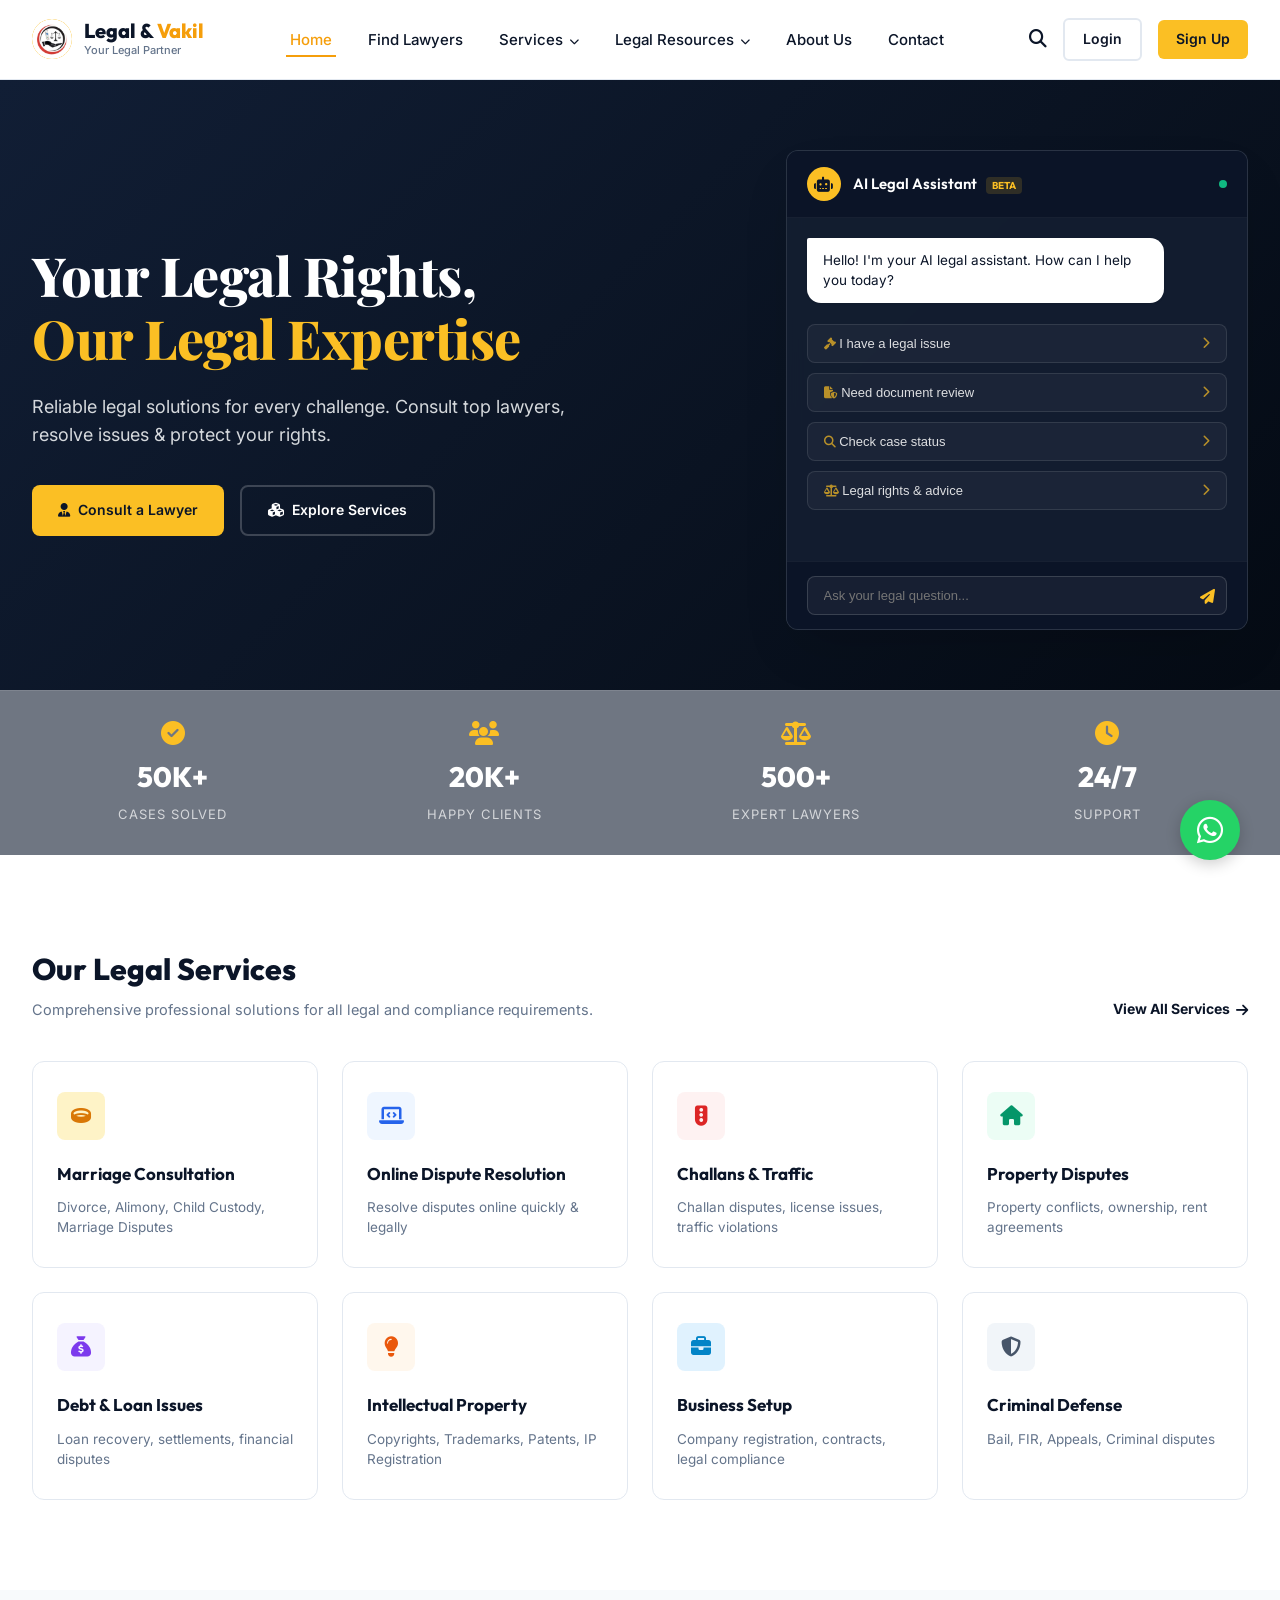
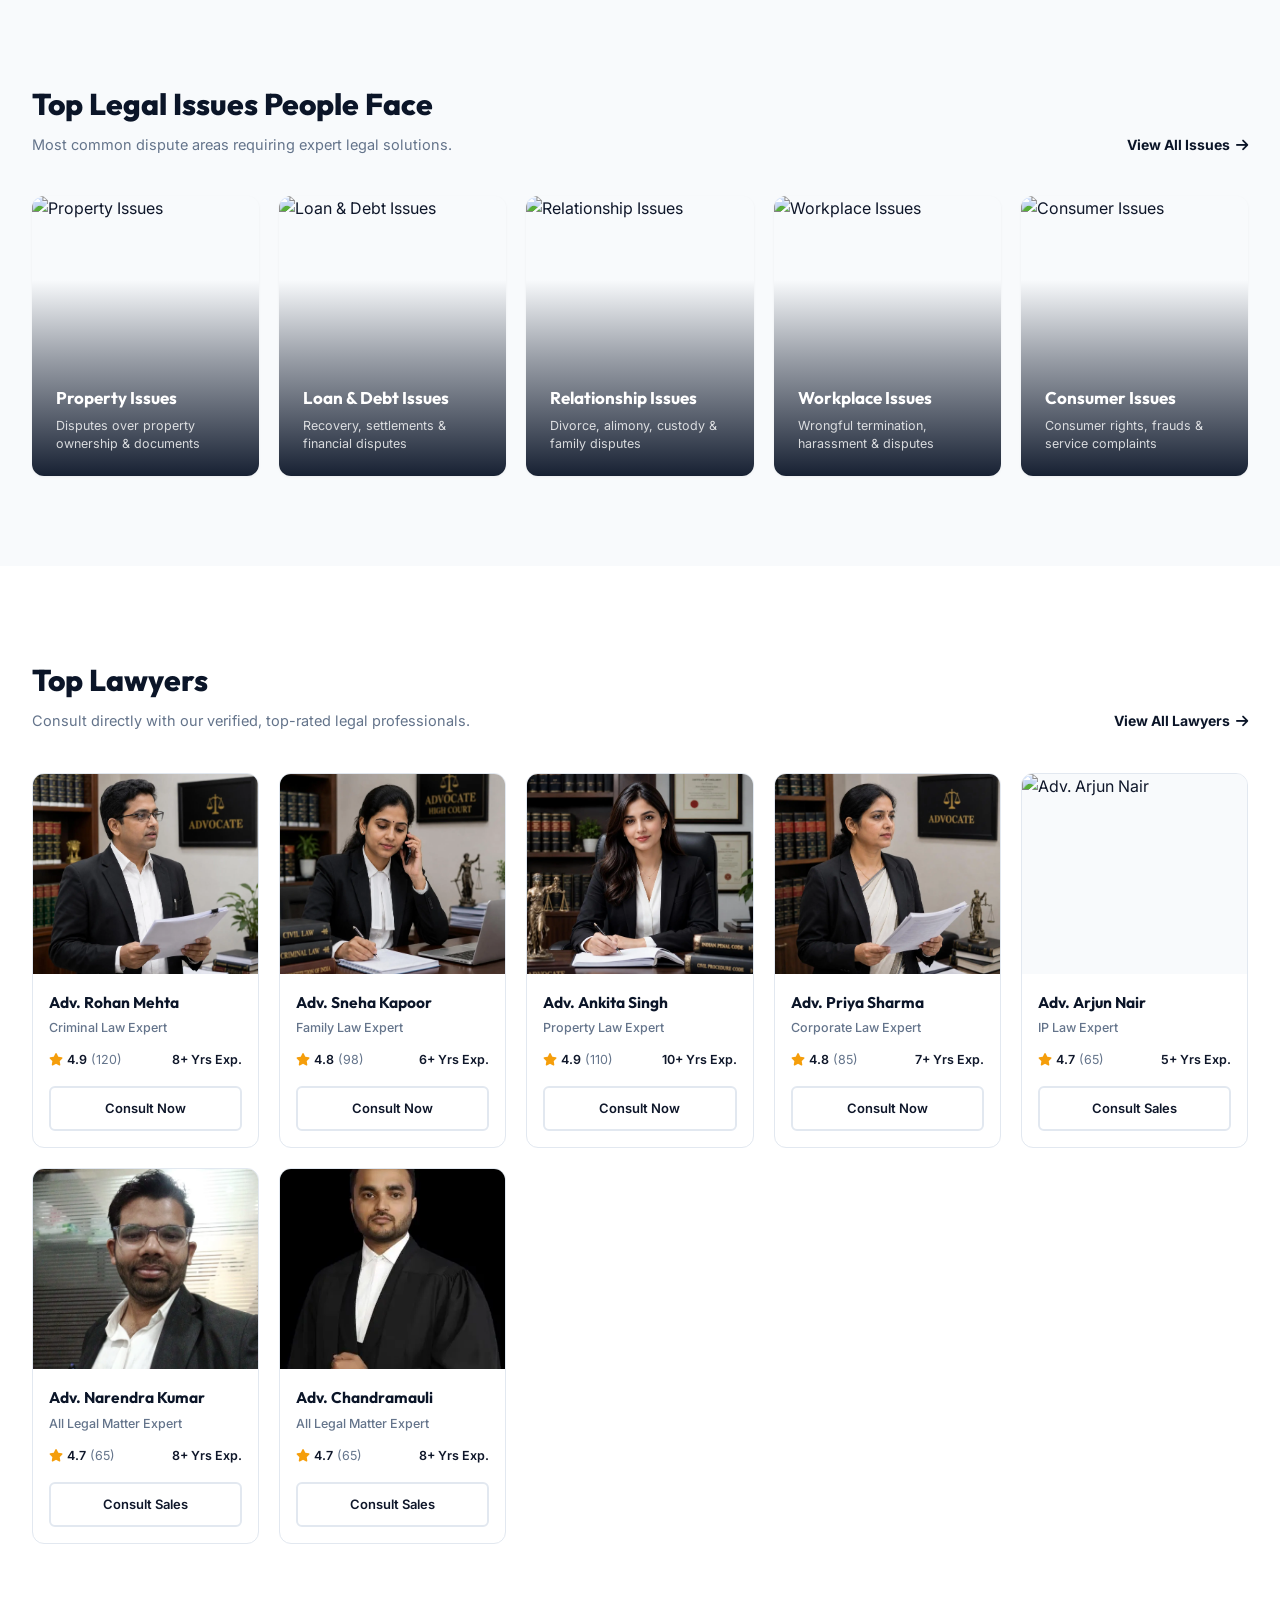
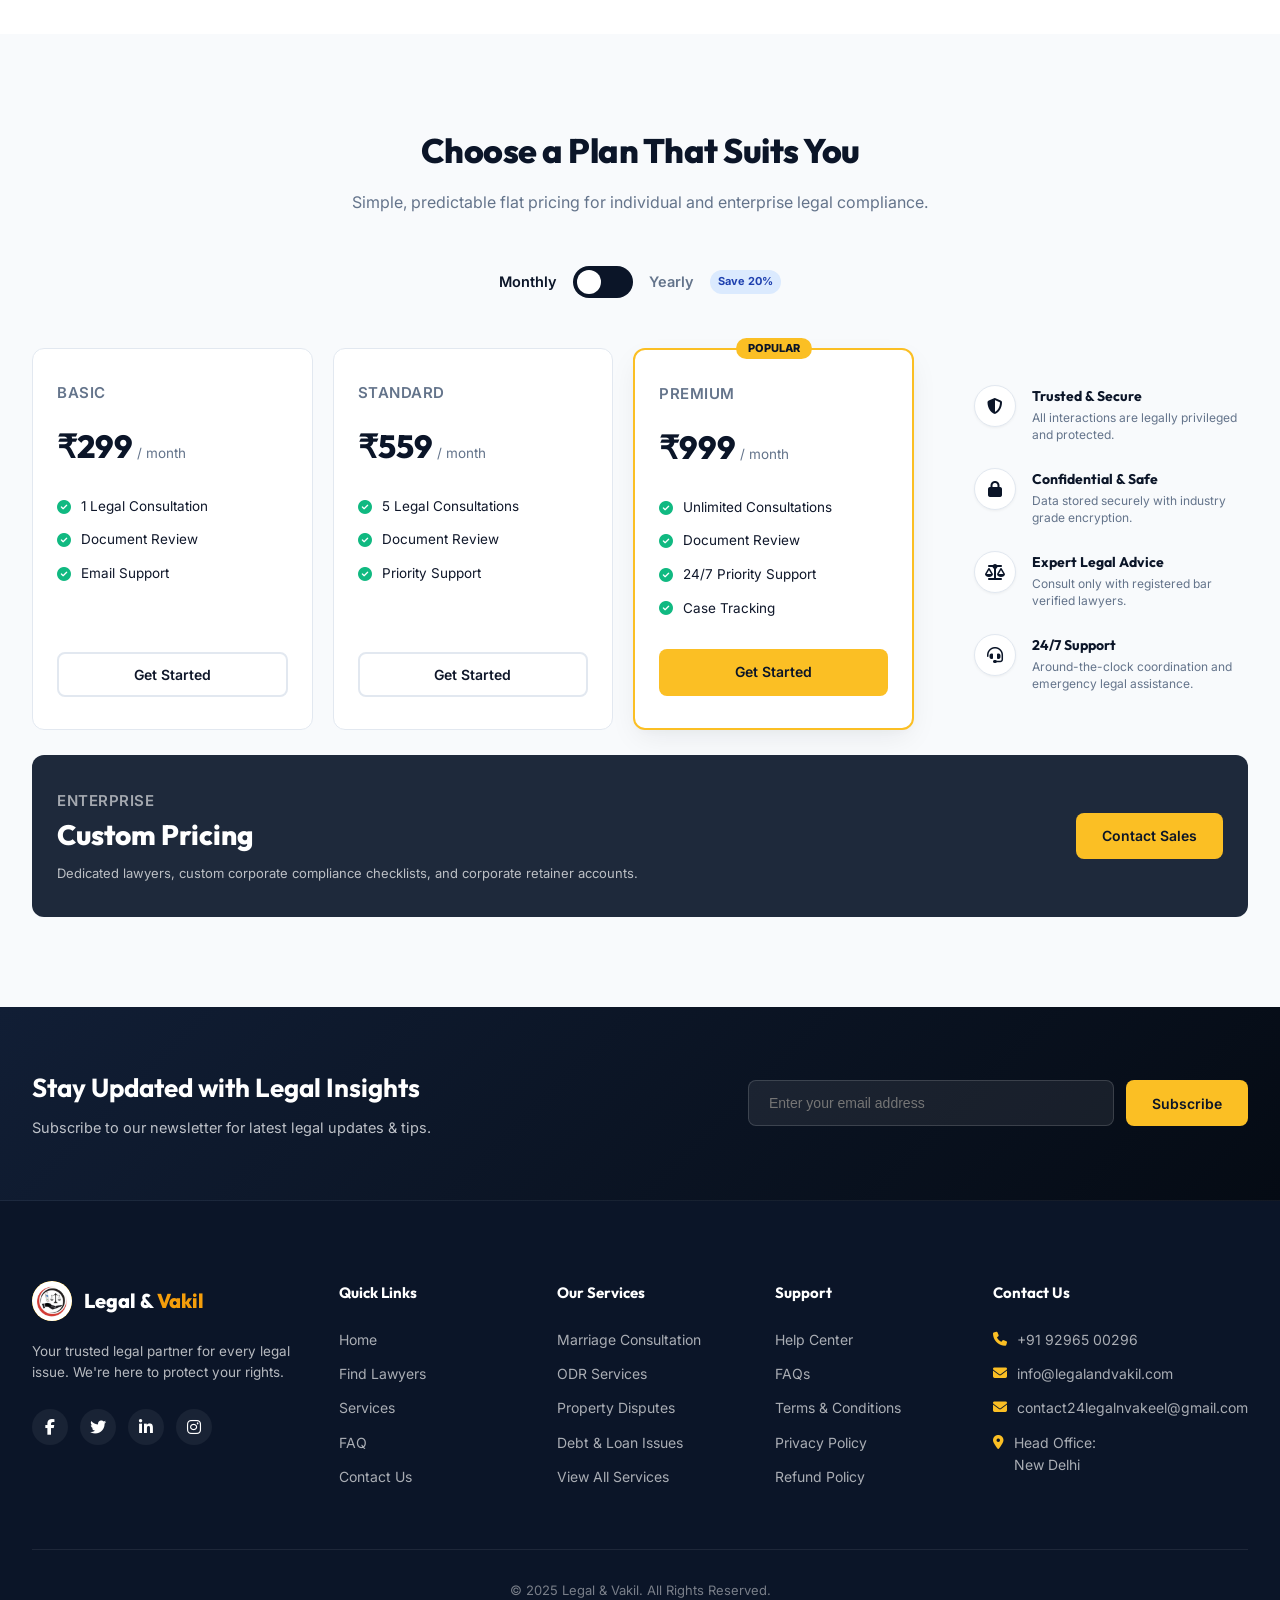
==== index.html @ 4d547dff "Update index.html" ====
<!DOCTYPE html>
<html lang="en">
<head>
    <meta charset="UTF-8">
    <meta name="viewport" content="width=device-width, initial-scale=1.0">
    <title>Legal & Vakil | Your Legal Partner | Expert Legal Advice & Services</title>
    <!-- Font Awesome -->
    <link rel="stylesheet" href="https://cdnjs.cloudflare.com/ajax/libs/font-awesome/6.4.0/css/all.min.css">
    <!-- Custom CSS -->
    <link rel="stylesheet" href="style.css">
</head>
<body>

    <!-- Header / Navigation -->
    <header>
        <div class="container" style="width: 100%;">
            <nav>
                <a href="index.html" class="logo-container">
                    <div class="logo-icon">
                        <img src="assets/logo.png" alt="Legal & Vakil Logo">
                    </div>
                    <div class="logo-text">
                        <span class="logo-title">Legal & <span>Vakil</span></span>
                        <span class="logo-subtitle">Your Legal Partner</span>
                    </div>
                </a>
                
                <ul class="nav-links">
                    <li><a href="index.html" class="active">Home</a></li>
                    <li><a href="lawyers.html">Find Lawyers</a></li>
                    <li class="dropdown">
                        <a href="services.html">Services <i class="fas fa-chevron-down" style="font-size: 10px; margin-left: 2px;"></i></a>
                        <ul class="dropdown-menu">
                            <li><a href="service-details.html?service=marriage">Marriage Consultation</a></li>
                            <li><a href="service-details.html?service=odr">ODR Services</a></li>
                            <li><a href="service-details.html?service=property">Property Disputes</a></li>
                            <li><a href="service-details.html?service=business">Corporate & Setup</a></li>
                        </ul>
                    </li>
                    <li class="dropdown">
                        <a href="#">Legal Resources <i class="fas fa-chevron-down" style="font-size: 10px; margin-left: 2px;"></i></a>
                        <ul class="dropdown-menu">
                            <li><a href="faq.html">FAQ</a></li>
                        </ul>
                    </li>
                    <li><a href="about.html">About Us</a></li>
                    <li><a href="contact.html">Contact</a></li>
                </ul>

                <div class="nav-actions">
                    <a href="search.html" style="color: inherit; text-decoration: none;" aria-label="Search"><i class="fas fa-magnifying-glass search-icon-btn"></i></a>
                    <a href="login.html" class="btn btn-outline" style="padding: 8px 18px; border-radius: 6px;">Login</a>
                    <a href="signup.html" class="btn btn-primary" style="padding: 8px 18px; border-radius: 6px;">Sign Up</a>
                </div>
            </nav>
        </div>
    </header>

    <!-- Hero Section -->
    <section class="hero">
        <div class="container">
            <div class="hero-grid">
                <!-- Hero Left Info -->
                <div class="hero-left reveal-onload">
                    <h1>Your Legal Rights,<br><span class="highlight">Our Legal Expertise</span></h1>
                    <p>Reliable legal solutions for every challenge. Consult top lawyers, resolve issues & protect your rights.</p>
                    <div class="hero-btns">
                        <a href="lawyers.html" class="btn btn-primary"><i class="fas fa-user-tie"></i> Consult a Lawyer</a>
                        <a href="services.html" class="btn btn-outline-white"><i class="fas fa-cubes"></i> Explore Services</a>
                    </div>
                </div>
                
                <!-- Hero Right AI Assistant Widget -->
                <div class="hero-right reveal-onload">
                    <div class="ai-assistant-card">
                        <div class="ai-header">
                            <div class="ai-header-left">
                                <div class="ai-avatar">
                                    <i class="fas fa-robot"></i>
                                </div>
                                <span class="ai-title">AI Legal Assistant <span class="ai-beta-tag">Beta</span></span>
                            </div>
                            <span style="width: 8px; height: 8px; border-radius:50%; background:var(--success); display:block;" title="Online"></span>
                        </div>
                        
                        <div class="ai-chat-body" id="chat-body">
                            <!-- AI Welcome Msg -->
                            <div class="chat-msg chat-msg-ai">
                                Hello! I'm your AI legal assistant. How can I help you today?
                            </div>
                            
                            <!-- Quick Assist Options list -->
                            <div class="ai-options">
                                <button class="ai-opt-btn">
                                    <span><i class="fas fa-gavel"></i> I have a legal issue</span>
                                    <i class="fas fa-chevron-right"></i>
                                </button>
                                <button class="ai-opt-btn">
                                    <span><i class="fas fa-file-shield"></i> Need document review</span>
                                    <i class="fas fa-chevron-right"></i>
                                </button>
                                <button class="ai-opt-btn">
                                    <span><i class="fas fa-magnifying-glass"></i> Check case status</span>
                                    <i class="fas fa-chevron-right"></i>
                                </button>
                                <button class="ai-opt-btn">
                                    <span><i class="fas fa-scale-balanced"></i> Legal rights & advice</span>
                                    <i class="fas fa-chevron-right"></i>
                                </button>
                            </div>
                        </div>
                        
                        <form class="ai-input-form" id="chat-form">
                            <div class="ai-input-wrapper">
                                <input type="text" id="chat-input" placeholder="Ask your legal question..." required autocomplete="off">
                                <button type="submit"><i class="fas fa-paper-plane"></i></button>
                            </div>
                        </form>
                    </div>
                </div>
            </div>
        </div>
    </section>

    <!-- Metrics Bar -->
    <section class="metrics-bar">
        <div class="container">
            <div class="metrics-grid">
                <div class="metric-item">
                    <i class="fas fa-circle-check"></i>
                    <strong>50K+</strong>
                    <span>Cases Solved</span>
                </div>
                <div class="metric-item">
                    <i class="fas fa-users"></i>
                    <strong>20K+</strong>
                    <span>Happy Clients</span>
                </div>
                <div class="metric-item">
                    <i class="fas fa-scale-balanced"></i>
                    <strong>500+</strong>
                    <span>Expert Lawyers</span>
                </div>
                <div class="metric-item">
                    <i class="fas fa-clock"></i>
                    <strong>24/7</strong>
                    <span>Support</span>
                </div>
            </div>
        </div>
    </section>

    <!-- Our Legal Services Section -->
    <section class="services-section">
        <div class="container">
            <div class="services-header-flex">
                <div>
                    <h2 style="margin-bottom: 5px;">Our Legal Services</h2>
                    <p style="color:var(--text-muted); font-size:14.5px;">Comprehensive professional solutions for all legal and compliance requirements.</p>
                </div>
                <a href="services.html" class="view-all-link">View All Services <i class="fas fa-arrow-right"></i></a>
            </div>
            
            <div class="services-grid-8">
                <!-- Card 1 -->
                <a href="service-details.html?service=marriage" class="service-card-light reveal">
                    <div class="service-card-icon sc-marriage">
                        <i class="fas fa-ring"></i>
                    </div>
                    <h3>Marriage Consultation</h3>
                    <p>Divorce, Alimony, Child Custody, Marriage Disputes</p>
                </a>
                <!-- Card 2 -->
                <a href="service-details.html?service=odr" class="service-card-light reveal">
                    <div class="service-card-icon sc-odr">
                        <i class="fas fa-laptop-code"></i>
                    </div>
                    <h3>Online Dispute Resolution</h3>
                    <p>Resolve disputes online quickly & legally</p>
                </a>
                <!-- Card 3 -->
                <a href="service-details.html?service=challans" class="service-card-light reveal">
                    <div class="service-card-icon sc-challans">
                        <i class="fas fa-traffic-light"></i>
                    </div>
                    <h3>Challans & Traffic</h3>
                    <p>Challan disputes, license issues, traffic violations</p>
                </a>
                <!-- Card 4 -->
                <a href="service-details.html?service=property" class="service-card-light reveal">
                    <div class="service-card-icon sc-property">
                        <i class="fas fa-house"></i>
                    </div>
                    <h3>Property Disputes</h3>
                    <p>Property conflicts, ownership, rent agreements</p>
                </a>
                <!-- Card 5 -->
                <a href="service-details.html?service=debt" class="service-card-light reveal">
                    <div class="service-card-icon sc-debt">
                        <i class="fas fa-sack-dollar"></i>
                    </div>
                    <h3>Debt & Loan Issues</h3>
                    <p>Loan recovery, settlements, financial disputes</p>
                </a>
                <!-- Card 6 -->
                <a href="service-details.html?service=ip" class="service-card-light reveal">
                    <div class="service-card-icon sc-ip">
                        <i class="fas fa-lightbulb"></i>
                    </div>
                    <h3>Intellectual Property</h3>
                    <p>Copyrights, Trademarks, Patents, IP Registration</p>
                </a>
                <!-- Card 7 -->
                <a href="service-details.html?service=business" class="service-card-light reveal">
                    <div class="service-card-icon sc-business">
                        <i class="fas fa-briefcase"></i>
                    </div>
                    <h3>Business Setup</h3>
                    <p>Company registration, contracts, legal compliance</p>
                </a>
                <!-- Card 8 -->
                <a href="services.html" class="service-card-light reveal">
                    <div class="service-card-icon sc-criminal">
                        <i class="fas fa-shield-halved"></i>
                    </div>
                    <h3>Criminal Defense</h3>
                    <p>Bail, FIR, Appeals, Criminal disputes</p>
                </a>
            </div>
        </div>
    </section>

    <!-- Top Legal Issues People Face -->
    <section class="issues-section">
        <div class="container">
            <div class="services-header-flex">
                <div>
                    <h2 style="margin-bottom: 5px;">Top Legal Issues People Face</h2>
                    <p style="color:var(--text-muted); font-size:14.5px;">Most common dispute areas requiring expert legal solutions.</p>
                </div>
                <a href="services.html" class="view-all-link">View All Issues <i class="fas fa-arrow-right"></i></a>
            </div>
            
            <div class="issues-grid-5">
                <!-- Card 1 -->
                <a href="service-details.html?service=property" class="issue-card reveal">
                    <img src="https://images.unsplash.com/photo-1560518883-ce09059eeffa?auto=format&fit=crop&q=80&w=400" alt="Property Issues">
                    <div class="issue-overlay">
                        <h4>Property Issues</h4>
                        <p>Disputes over property ownership & documents</p>
                    </div>
                </a>
                <!-- Card 2 -->
                <a href="service-details.html?service=debt" class="issue-card reveal">
                    <img src="https://images.unsplash.com/photo-1554224155-8d04cb21cd6c?auto=format&fit=crop&q=80&w=400" alt="Loan & Debt Issues">
                    <div class="issue-overlay">
                        <h4>Loan & Debt Issues</h4>
                        <p>Recovery, settlements & financial disputes</p>
                    </div>
                </a>
                <!-- Card 3 -->
                <a href="service-details.html?service=marriage" class="issue-card reveal">
                    <img src="https://images.unsplash.com/photo-1516589178581-6cd7833ae3b2?auto=format&fit=crop&q=80&w=400" alt="Relationship Issues">
                    <div class="issue-overlay">
                        <h4>Relationship Issues</h4>
                        <p>Divorce, alimony, custody & family disputes</p>
                    </div>
                </a>
                <!-- Card 4 -->
                <a href="services.html" class="issue-card reveal">
                    <img src="https://images.unsplash.com/photo-1521791136064-7986c2959d43?auto=format&fit=crop&q=80&w=400" alt="Workplace Issues">
                    <div class="issue-overlay">
                        <h4>Workplace Issues</h4>
                        <p>Wrongful termination, harassment & disputes</p>
                    </div>
                </a>
                <!-- Card 5 -->
                <a href="services.html" class="issue-card reveal">
                    <img src="https://images.unsplash.com/photo-1557804506-669a67965ba0?auto=format&fit=crop&q=80&w=400" alt="Consumer Issues">
                    <div class="issue-overlay">
                        <h4>Consumer Issues</h4>
                        <p>Consumer rights, frauds & service complaints</p>
                    </div>
                </a>
            </div>
        </div>
    </section>

    <!-- Top Lawyers Section -->
    <section class="lawyers-section">
        <div class="container">
            <div class="services-header-flex">
                <div>
                    <h2 style="margin-bottom: 5px;">Top Lawyers</h2>
                    <p style="color:var(--text-muted); font-size:14.5px;">Consult directly with our verified, top-rated legal professionals.</p>
                </div>
                <a href="lawyers.html" class="view-all-link">View All Lawyers <i class="fas fa-arrow-right"></i></a>
            </div>
            
            <div class="lawyers-grid-5">
                <!-- Lawyer 1 -->
                <a href="lawyer-details.html?id=rohan" class="lawyer-card-vertical reveal">
                    <div class="lawyer-img-wrapper">
                        <img src="assets/Lawyer (1).webp" alt="Adv. Rohan Mehta">
                    </div>
                    <div class="lawyer-info-body">
                        <h4>Adv. Rohan Mehta</h4>
                        <span class="lawyer-specialty">Criminal Law Expert</span>
                        <div class="lawyer-meta-row">
                            <span class="lawyer-rating">
                                <i class="fas fa-star"></i> 4.9 <span class="lawyer-reviews-count">(120)</span>
                            </span>
                            <span class="lawyer-exp">8+ Yrs Exp.</span>
                        </div>
                        <span class="btn btn-outline" style="width: 100%;">Consult Now</span>
                    </div>
                </a>
                
                <!-- Lawyer 2 -->
                <a href="lawyer-details.html?id=sneha" class="lawyer-card-vertical reveal">
                    <div class="lawyer-img-wrapper">
                        <img src="assets/Lawyer (2).webp" alt="Adv. Sneha Kapoor">
                    </div>
                    <div class="lawyer-info-body">
                        <h4>Adv. Sneha Kapoor</h4>
                        <span class="lawyer-specialty">Family Law Expert</span>
                        <div class="lawyer-meta-row">
                            <span class="lawyer-rating">
                                <i class="fas fa-star"></i> 4.8 <span class="lawyer-reviews-count">(98)</span>
                            </span>
                            <span class="lawyer-exp">6+ Yrs Exp.</span>
                        </div>
                        <span class="btn btn-outline" style="width: 100%;">Consult Now</span>
                    </div>
                </a>

                <!-- Lawyer 3 -->
                <a href="lawyer-details.html?id=ankita" class="lawyer-card-vertical reveal">
                    <div class="lawyer-img-wrapper">
                        <img src="assets/Lawyer (3).webp" alt="Adv. Ankita Singh">
                    </div>
                    <div class="lawyer-info-body">
                        <h4>Adv. Ankita Singh</h4>
                        <span class="lawyer-specialty">Property Law Expert</span>
                        <div class="lawyer-meta-row">
                            <span class="lawyer-rating">
                                <i class="fas fa-star"></i> 4.9 <span class="lawyer-reviews-count">(110)</span>
                            </span>
                            <span class="lawyer-exp">10+ Yrs Exp.</span>
                        </div>
                        <span class="btn btn-outline" style="width: 100%;">Consult Now</span>
                    </div>
                </a>

                <!-- Lawyer 4 -->
                <a href="lawyer-details.html?id=priya" class="lawyer-card-vertical reveal">
                    <div class="lawyer-img-wrapper">
                        <img src="assets/Lawyer (4).webp" alt="Adv. Priya Sharma">
                    </div>
                    <div class="lawyer-info-body">
                        <h4>Adv. Priya Sharma</h4>
                        <span class="lawyer-specialty">Corporate Law Expert</span>
                        <div class="lawyer-meta-row">
                            <span class="lawyer-rating">
                                <i class="fas fa-star"></i> 4.8 <span class="lawyer-reviews-count">(85)</span>
                            </span>
                            <span class="lawyer-exp">7+ Yrs Exp.</span>
                        </div>
                        <span class="btn btn-outline" style="width: 100%;">Consult Now</span>
                    </div>
                </a>

                <!-- Lawyer 5 -->
                <a href="lawyer-details.html?id=arjun" class="lawyer-card-vertical reveal">
                    <div class="lawyer-img-wrapper">
                        <img src="https://images.unsplash.com/photo-1519085360753-af0119f7cbe7?auto=format&fit=crop&q=80&w=400" alt="Adv. Arjun Nair">
                    </div>
                    <div class="lawyer-info-body">
                        <h4>Adv. Arjun Nair</h4>
                        <span class="lawyer-specialty">IP Law Expert</span>
                        <div class="lawyer-meta-row">
                            <span class="lawyer-rating">
                                <i class="fas fa-star"></i> 4.7 <span class="lawyer-reviews-count">(65)</span>
                            </span>
                            <span class="lawyer-exp">5+ Yrs Exp.</span>
                        </div>
                        <span class="btn btn-outline" style="width: 100%;">Consult Sales</span>
                    </div>
                </a>

                <!-- Lawyer 6 -->

                    <a href="lawyer-details.html?id=narendra" class="lawyer-card-vertical reveal">
                    <div class="lawyer-img-wrapper">
                        <img src="assets/narendra.webp" alt="Adv. Arjun Nair">
                    </div>
                    <div class="lawyer-info-body">
                        <h4>Adv. Narendra Kumar</h4>
                        <span class="lawyer-specialty">All Legal Matter Expert</span>
                        <div class="lawyer-meta-row">
                            <span class="lawyer-rating">
                                <i class="fas fa-star"></i> 4.7 <span class="lawyer-reviews-count">(65)</span>
                            </span>
                            <span class="lawyer-exp">8+ Yrs Exp.</span>
                        </div>
                        <span class="btn btn-outline" style="width: 100%;">Consult Sales</span>
                    </div>
                </a>
                <!-- Lawyer 7 -->
      <a href="lawyer-details.html?id=chandramauli" class="lawyer-card-vertical reveal">
                    <div class="lawyer-img-wrapper">
                        <img src="assets/chandramauli.webp" alt="Adv. Arjun Nair">
                    </div>
                    <div class="lawyer-info-body">
                        <h4>Adv. Chandramauli</h4>
                        <span class="lawyer-specialty">All Legal Matter Expert</span>
                        <div class="lawyer-meta-row">
                            <span class="lawyer-rating">
                                <i class="fas fa-star"></i> 4.7 <span class="lawyer-reviews-count">(65)</span>
                            </span>
                            <span class="lawyer-exp">8+ Yrs Exp.</span>
                        </div>
                        <span class="btn btn-outline" style="width: 100%;">Consult Sales</span>
                    </div>
                </a>
                
            </div>
        </div>
    </section>

    <!-- Choose a Plan That Suits You Section -->
    <section class="pricing-section">
        <div class="container">
            <div class="section-head">
                <h2>Choose a Plan That Suits You</h2>
                <p>Simple, predictable flat pricing for individual and enterprise legal compliance.</p>
            </div>
            
            <div class="pricing-toggle-wrapper">
                <span class="pricing-toggle-label active" id="toggle-monthly">Monthly</span>
                <div class="pricing-switch" id="pricing-switch"></div>
                <span class="pricing-toggle-label" id="toggle-yearly">Yearly</span>
                <span class="yearly-save-badge">Save 20%</span>
            </div>
            
            <div class="pricing-layout-grid">
                <!-- 3 main cards grid -->
                <div class="pricing-cards-grid">
                    <!-- Plan 1 -->
                    <div class="pricing-card reveal" data-plan="basic">
                        <span class="plan-title">Basic</span>
                        <div class="plan-price-wrapper">
                            <span class="plan-price">₹299</span>
                            <span class="plan-period">/ month</span>
                        </div>
                        <ul class="plan-features-list">
                            <li class="plan-feature-item"><i class="fas fa-circle-check"></i> 1 Legal Consultation</li>
                            <li class="plan-feature-item"><i class="fas fa-circle-check"></i> Document Review</li>
                            <li class="plan-feature-item"><i class="fas fa-circle-check"></i> Email Support</li>
                        </ul>
                        <button class="btn btn-outline">Get Started</button>
                    </div>
                    <!-- Plan 2 -->
                    <div class="pricing-card reveal" data-plan="standard">
                        <span class="plan-title">Standard</span>
                        <div class="plan-price-wrapper">
                            <span class="plan-price">₹559</span>
                            <span class="plan-period">/ month</span>
                        </div>
                        <ul class="plan-features-list">
                            <li class="plan-feature-item"><i class="fas fa-circle-check"></i> 5 Legal Consultations</li>
                            <li class="plan-feature-item"><i class="fas fa-circle-check"></i> Document Review</li>
                            <li class="plan-feature-item"><i class="fas fa-circle-check"></i> Priority Support</li>
                        </ul>
                        <button class="btn btn-outline">Get Started</button>
                    </div>
                    <!-- Plan 3 -->
                    <div class="pricing-card popular reveal" data-plan="premium">
                        <span class="plan-title">Premium</span>
                        <div class="plan-price-wrapper">
                            <span class="plan-price">₹999</span>
                            <span class="plan-period">/ month</span>
                        </div>
                        <ul class="plan-features-list">
                            <li class="plan-feature-item"><i class="fas fa-circle-check"></i> Unlimited Consultations</li>
                            <li class="plan-feature-item"><i class="fas fa-circle-check"></i> Document Review</li>
                            <li class="plan-feature-item"><i class="fas fa-circle-check"></i> 24/7 Priority Support</li>
                            <li class="plan-feature-item"><i class="fas fa-circle-check"></i> Case Tracking</li>
                        </ul>
                        <a href="#" class="btn btn-primary">Get Started</a>
                    </div>
                </div>
                
                <!-- Enterprise Sidebar details -->
                <div class="pricing-features-panel reveal">
                    <div class="pricing-side-feature">
                        <div class="pricing-side-feature-icon">
                            <i class="fas fa-shield-halved"></i>
                        </div>
                        <div class="pricing-side-feature-text">
                            <h5>Trusted & Secure</h5>
                            <p>All interactions are legally privileged and protected.</p>
                        </div>
                    </div>
                    <div class="pricing-side-feature">
                        <div class="pricing-side-feature-icon">
                            <i class="fas fa-lock"></i>
                        </div>
                        <div class="pricing-side-feature-text">
                            <h5>Confidential & Safe</h5>
                            <p>Data stored securely with industry grade encryption.</p>
                        </div>
                    </div>
                    <div class="pricing-side-feature">
                        <div class="pricing-side-feature-icon">
                            <i class="fas fa-scale-balanced"></i>
                        </div>
                        <div class="pricing-side-feature-text">
                            <h5>Expert Legal Advice</h5>
                            <p>Consult only with registered bar verified lawyers.</p>
                        </div>
                    </div>
                    <div class="pricing-side-feature">
                        <div class="pricing-side-feature-icon">
                            <i class="fas fa-headset"></i>
                        </div>
                        <div class="pricing-side-feature-text">
                            <h5>24/7 Support</h5>
                            <p>Around-the-clock coordination and emergency legal assistance.</p>
                        </div>
                    </div>
                </div>
            </div>
            
            <!-- Enterprise Row Banner -->
            <div class="pricing-card pricing-card-enterprise reveal" style="margin-top: 25px; flex-direction: row; justify-content: space-between; align-items: center; gap: 30px;">
                <div>
                    <span class="plan-title">Enterprise</span>
                    <h3 class="plan-price" style="margin-bottom: 0;">Custom Pricing</h3>
                    <p style="color: rgba(255,255,255,0.7); font-size:13px; margin-top:5px;">Dedicated lawyers, custom corporate compliance checklists, and corporate retainer accounts.</p>
                </div>
                <a href="contact.html" class="btn btn-primary" style="white-space: nowrap; width: auto;">Contact Sales</a>
            </div>
        </div>
    </section>

    <!-- Newsletter Section -->
    <section class="newsletter-section">
        <div class="container">
            <div class="newsletter-flex">
                <div class="newsletter-text reveal">
                    <h3>Stay Updated with Legal Insights</h3>
                    <p>Subscribe to our newsletter for latest legal updates & tips.</p>
                </div>
                <form class="newsletter-form reveal" onsubmit="event.preventDefault(); alert('Subscribed successfully!'); this.reset();">
                    <input type="email" placeholder="Enter your email address" required>
                    <button type="submit" class="btn btn-primary">Subscribe</button>
                </form>
            </div>
        </div>
    </section>

    <!-- Footer -->
    <footer>
        <div class="container">
            <div class="footer-grid">
                <!-- Col 1 -->
                <div class="footer-col" style="grid-column: span 1.5;">
                    <a href="index.html" class="logo-container" style="margin-bottom: 20px; display: inline-flex;">
                        <div class="logo-icon">
                            <img src="assets/logo.png" alt="Legal & Vakil Logo">
                        </div>
                        <div class="logo-text">
                            <span class="logo-title">Legal & <span>Vakil</span></span>
                        </div>
                    </a>
                    <p style="font-size: 13.5px; margin-bottom: 25px;">Your trusted legal partner for every legal issue. We're here to protect your rights.</p>
                    <div class="social-links">
                        <a href="#"><i class="fab fa-facebook-f"></i></a>
                        <a href="#"><i class="fab fa-twitter"></i></a>
                        <a href="#"><i class="fab fa-linkedin-in"></i></a>
                        <a href="#"><i class="fab fa-instagram"></i></a>
                    </div>
                </div>
                
                <!-- Col 2 -->
                <div class="footer-col">
                    <h4>Quick Links</h4>
                    <ul>
                        <li><a href="index.html">Home</a></li>
                        <li><a href="lawyers.html">Find Lawyers</a></li>
                        <li><a href="services.html">Services</a></li>
                        <li><a href="faq.html">FAQ</a></li>
                        <li><a href="contact.html">Contact Us</a></li>
                    </ul>
                </div>
                
                <!-- Col 3 -->
                <div class="footer-col">
                    <h4>Our Services</h4>
                    <ul>
                        <li><a href="service-details.html?service=marriage">Marriage Consultation</a></li>
                        <li><a href="service-details.html?service=odr">ODR Services</a></li>
                        <li><a href="service-details.html?service=property">Property Disputes</a></li>
                        <li><a href="service-details.html?service=debt">Debt & Loan Issues</a></li>
                        <li><a href="services.html">View All Services</a></li>
                    </ul>
                </div>
                
                <!-- Col 4 -->
                <div class="footer-col">
                    <h4>Support</h4>
                    <ul>
                        <li><a href="contact.html">Help Center</a></li>
                        <li><a href="faq.html">FAQs</a></li>
                        <li><a href="terms.html">Terms & Conditions</a></li>
                        <li><a href="privacy.html">Privacy Policy</a></li>
                        <li><a href="refund.html">Refund Policy</a></li>
                    </ul>
                </div>
                
                <!-- Col 5 -->
                <div class="footer-col">
                    <h4>Contact Us</h4>
                    <ul class="contact-info-list">
                        <li><i class="fas fa-phone"></i> <span>+91 92965 00296</span></li>
                        <li><i class="fas fa-envelope"></i> <span>info@legalandvakil.com</span></li>
                        <li><i class="fas fa-envelope"></i> <span>contact24legalnvakeel@gmail.com</span></li>
                        <li><i class="fas fa-location-dot"></i> <span>Head Office:<br>New Delhi</span></li>
                    </ul>
                </div>
            </div>
            
            <div class="footer-bottom">
                &copy; 2025 Legal & Vakil. All Rights Reserved.
            </div>
        </div>
    </footer>

    <!-- Booking Modal -->
    <div id="bookingModal" class="modal">
        <div class="modal-content">
            <div class="modal-header">
                <h3>Book Consultation</h3>
                <button class="close-modal">&times;</button>
            </div>
            <div class="modal-body">
                <form id="bookingForm">
                    <input type="hidden" id="modal-lawyer-id" value="">
                    <div class="form-group">
                        <label for="book-name">Full Name</label>
                        <input type="text" id="book-name" placeholder="John Doe" required>
                    </div>
                    <div class="form-group">
                        <label for="book-email">Email Address</label>
                        <input type="email" id="book-email" placeholder="john@example.com" required>
                    </div>
                    <div class="form-group">
                        <label for="book-phone">Phone Number</label>
                        <input type="tel" id="book-phone" placeholder="+91 92965 00296" required>
                    </div>
                    <div class="form-group">
                        <label for="book-subject">Inquiry Subject</label>
                        <select id="book-subject" required>
                            <option value="" disabled selected>Select Inquiry Subject</option>
                            <option value="Marriage Consultation">Marriage Consultation</option>
                            <option value="Online Dispute Resolution">Online Dispute Resolution</option>
                            <option value="Property Disputes">Property Disputes</option>
                            <option value="Business setup & Legal">Business setup & Legal</option>
                            <option value="Criminal Defense">Criminal Defense</option>
                            <option value="Debt & Loan Issues">Debt & Loan Issues</option>
                            <option value="Trademark & Patents">Trademark & Patents</option>
                            <option value="Other Legal Help">Other Legal Help</option>
                        </select>
                    </div>
                    <div class="form-group">
                        <label for="book-message">Your Message</label>
                        <textarea id="book-message" rows="4" placeholder="Briefly describe your legal requirement..." required></textarea>
                    </div>
                    <button type="submit" class="btn btn-primary" style="width: 100%; padding: 14px;">Confirm & Book Call</button>
                </form>
            </div>
        </div>
    </div>

    <!-- Status Feedback Modal -->
    <div id="statusModal" class="modal">
        <div class="status-modal-content" id="status-modal-body">
            <!-- Populated dynamically by JS -->
        </div>
    </div>

    <!-- Floating WhatsApp Button -->
    <a href="https://wa.me/919296500296?text=Hello%20Legal%20%26%20Vakil,%20I%20have%20a%20legal%20query." class="whatsapp-float" target="_blank" aria-label="Chat on WhatsApp">
        <i class="fab fa-whatsapp"></i>
    </a>

    <!-- Main JavaScript -->
    <script src="script.js"></script>
</body>
</html>
---- style.css ----
/* ==========================================================================
   Google Fonts Import
   ========================================================================== */
@import url('https://fonts.googleapis.com/css2?family=Inter:wght@300;400;500;600;700;800&family=Playfair+Display:wght@700;800&family=Outfit:wght@400;500;600;700;800&display=swap');

/* ==========================================================================
   Design Tokens & CSS Variables
   ========================================================================== */
:root {
    /* Colors */
    --primary: #0b1528;            /* Deep Navy Blue (Headers, Footers, Heroes) */
    --primary-light: #1e293b;      /* Slate 800 */
    --primary-gradient: linear-gradient(135deg, #111e35 0%, #050b14 100%);
    --secondary: #fbbf24;          /* Vibrant Yellow/Gold (Primary buttons, highlights) */
    --secondary-hover: #f59e0b;    /* Darker Gold */
    --bg-light: #ffffff;           /* Page Canvas White */
    --bg-neutral: #f8fafc;         /* Slate 50 (Alternate sections, stats bar) */
    --bg-card: #ffffff;            /* Card backgrounds */
    --text-main: #0f172a;          /* Slate 900 (Main text) */
    --text-muted: #64748b;         /* Slate 500 (Subtitles, muted text) */
    --text-light: #f8fafc;         /* Slate 50 (Light text on dark backgrounds) */
    --border-color: #e2e8f0;       /* Slate 200 (Borders) */
    --border-hover: #cbd5e1;       /* Slate 300 */
    
    /* Semantic Colors */
    --success: #10b981;            /* Green for Available / Successful */
    --success-bg: #ecfdf5;
    --info: #3b82f6;               /* Blue for info tags */
    --info-bg: #eff6ff;
    --warning: #f59e0b;
    --warning-bg: #fefbeb;
    --danger: #ef4444;
    
    /* Layout & Styling */
    --max-width: 1280px;
    --shadow-sm: 0 1px 3px 0 rgba(0, 0, 0, 0.05);
    --shadow-md: 0 4px 20px -2px rgba(0, 0, 0, 0.05), 0 2px 10px -1px rgba(0, 0, 0, 0.03);
    --shadow-lg: 0 10px 30px -5px rgba(11, 21, 40, 0.08), 0 4px 12px -2px rgba(11, 21, 40, 0.03);
    --shadow-premium: 0 25px 50px -12px rgba(0, 0, 0, 0.15);
    --radius-sm: 6px;
    --radius-md: 12px;
    --radius-lg: 20px;
    --transition: all 0.3s cubic-bezier(0.4, 0, 0.2, 1);
}

/* ==========================================================================
   Base Elements reset & general defaults
   ========================================================================== */
* {
    margin: 0;
    padding: 0;
    box-sizing: border-box;
}

html {
    scroll-behavior: smooth;
}

body {
    font-family: 'Inter', sans-serif;
    color: var(--text-main);
    background-color: var(--bg-light);
    line-height: 1.6;
    overflow-x: hidden;
    -webkit-font-smoothing: antialiased;
}

h1, h2, h3, h4, h5, h6 {
    font-family: 'Outfit', sans-serif;
    color: var(--primary);
    font-weight: 700;
}

a {
    text-decoration: none;
    color: inherit;
    transition: var(--transition);
}

ul {
    list-style: none;
}

img {
    max-width: 100%;
    height: auto;
}

.container {
    max-width: var(--max-width);
    margin: 0 auto;
    padding: 0 32px;
}

/* ==========================================================================
   Utility Classes
   ========================================================================== */
.section-head {
    text-align: center;
    margin-bottom: 50px;
}

.section-head h2 {
    font-size: 34px;
    font-weight: 800;
    margin-bottom: 12px;
    letter-spacing: -0.5px;
}

.section-head p {
    color: var(--text-muted);
    font-size: 16px;
    max-width: 600px;
    margin: 0 auto;
}

.highlight {
    color: var(--secondary);
}

.reveal {
    opacity: 0;
    transform: translateY(20px);
    transition: all 0.6s cubic-bezier(0.4, 0, 0.2, 1);
}

.reveal.active {
    opacity: 1;
    transform: translateY(0);
}

.badge {
    display: inline-flex;
    align-items: center;
    gap: 6px;
    padding: 6px 12px;
    border-radius: 50px;
    font-size: 13px;
    font-weight: 600;
}

.badge-success {
    background-color: var(--success-bg);
    color: var(--success);
}

.badge-info {
    background-color: var(--info-bg);
    color: var(--info);
}

.badge-warning {
    background-color: var(--warning-bg);
    color: var(--warning);
}

/* ==========================================================================
   Buttons
   ========================================================================== */
.btn {
    display: inline-flex;
    align-items: center;
    justify-content: center;
    gap: 8px;
    padding: 12px 26px;
    border-radius: 8px;
    font-weight: 600;
    font-size: 14px;
    cursor: pointer;
    transition: var(--transition);
    border: none;
    font-family: 'Inter', sans-serif;
}

.btn-primary {
    background-color: var(--secondary);
    color: var(--primary);
}

.btn-primary:hover {
    background-color: var(--secondary-hover);
    transform: translateY(-2px);
    box-shadow: 0 4px 12px rgba(251, 191, 36, 0.2);
}

.btn-outline {
    background-color: transparent;
    border: 2px solid var(--border-color);
    color: var(--text-main);
}

.btn-outline:hover {
    background-color: var(--bg-neutral);
    border-color: var(--text-muted);
}

.btn-outline-white {
    background-color: transparent;
    border: 2px solid rgba(255, 255, 255, 0.2);
    color: white;
}

.btn-outline-white:hover {
    background-color: rgba(255, 255, 255, 0.1);
    border-color: white;
}

/* ==========================================================================
   Header & Navigation
   ========================================================================== */
header {
    background-color: var(--bg-light);
    border-bottom: 1px solid var(--border-color);
    position: sticky;
    top: 0;
    z-index: 1000;
    height: 80px;
    display: flex;
    align-items: center;
}

nav {
    display: flex;
    justify-content: space-between;
    align-items: center;
    width: 100%;
}

.logo-container {
    display: flex;
    align-items: center;
    gap: 12px;
}

.logo-icon {
    width: 40px;
    height: 40px;
    border-radius: 50%;
    background-color: var(--secondary);
    display: flex;
    align-items: center;
    justify-content: center;
    color: var(--primary);
    font-size: 18px;
    overflow: hidden;
}

.logo-icon img {
    width: 100%;
    height: 100%;
    object-fit: contain;
    border-radius: 50%;
}

.logo-text {
    display: flex;
    flex-direction: column;
}

.logo-title {
    font-family: 'Outfit', sans-serif;
    font-size: 20px;
    font-weight: 800;
    color: var(--primary);
    line-height: 1.1;
}

.logo-title span {
    color: var(--secondary-hover);
}

.logo-subtitle {
    font-size: 11px;
    color: var(--text-muted);
    font-weight: 500;
}

.nav-links {
    display: flex;
    align-items: center;
    gap: 28px;
}

.nav-links a {
    font-size: 15px;
    font-weight: 500;
    color: var(--primary);
    padding: 8px 4px;
    position: relative;
}

.nav-links a.active, .nav-links a:hover {
    color: var(--secondary-hover);
}

.nav-links a::after {
    content: '';
    position: absolute;
    bottom: 0;
    left: 0;
    width: 0;
    height: 2px;
    background-color: var(--secondary-hover);
    transition: var(--transition);
}

.nav-links a:hover::after, .nav-links a.active::after {
    width: 100%;
}

/* Nav Dropdowns */
.dropdown {
    position: relative;
}

.dropdown-menu {
    position: absolute;
    top: 100%;
    left: 0;
    background-color: var(--bg-card);
    border: 1px solid var(--border-color);
    box-shadow: var(--shadow-lg);
    border-radius: var(--radius-sm);
    padding: 8px 0;
    min-width: 180px;
    display: none;
    z-index: 1001;
}

.dropdown:hover .dropdown-menu {
    display: block;
}

.dropdown-menu li a {
    display: block;
    padding: 8px 16px;
    font-size: 14px;
}

.dropdown-menu li a:hover {
    background-color: var(--bg-neutral);
    color: var(--primary);
}

.nav-actions {
    display: flex;
    align-items: center;
    gap: 16px;
}

.search-icon-btn {
    font-size: 18px;
    color: var(--primary);
    cursor: pointer;
    transition: var(--transition);
}

.search-icon-btn:hover {
    color: var(--secondary-hover);
}

/* ==========================================================================
   Hero Section
   ========================================================================== */
/* Search Box Component */
.search-box {
    display: flex;
    align-items: center;
    background: rgba(255, 255, 255, 0.08);
    border: 1px solid rgba(255, 255, 255, 0.15);
    border-radius: 50px;
    padding: 6px 6px 6px 20px;
    width: 100%;
    max-width: 680px;
    margin: 0 auto;
    transition: var(--transition);
}

.search-box:focus-within {
    border-color: var(--secondary);
    background: rgba(255, 255, 255, 0.12);
    box-shadow: 0 0 0 3px rgba(251, 191, 36, 0.15);
}

.search-box input {
    flex: 1;
    border: none !important;
    background: transparent !important;
    color: white !important;
    font-size: 15px;
    outline: none;
    padding: 10px 0;
    width: 100%;
    box-shadow: none !important;
}

.search-box input::placeholder {
    color: rgba(255, 255, 255, 0.6) !important;
}

.hero {
    background: var(--primary-gradient);
    color: white;
    padding: 70px 0 60px;
    position: relative;
    overflow: hidden;
}

/* Background Scale Overlay */
.hero::before {
    content: '';
    position: absolute;
    right: 15%;
    top: 50%;
    transform: translateY(-50%);
    width: 450px;
    height: 450px;
    background: url('https://images.unsplash.com/photo-1589829545856-d10d557cf95f?auto=format&fit=crop&q=80&w=1200') no-repeat center;
    background-size: contain;
    opacity: 0.12;
    pointer-events: none;
    mix-blend-mode: overlay;
}

.hero-grid {
    display: grid;
    grid-template-columns: 1.2fr 0.8fr;
    gap: 60px;
    align-items: center;
    position: relative;
    z-index: 2;
}

.hero-left h1 {
    font-family: 'Playfair Display', serif;
    font-size: 54px;
    font-weight: 800;
    color: white;
    line-height: 1.15;
    margin-bottom: 24px;
    letter-spacing: -0.5px;
}

.hero-left p {
    font-size: 18px;
    color: rgba(248, 250, 252, 0.85);
    margin-bottom: 35px;
    max-width: 580px;
}

.hero-btns {
    display: flex;
    gap: 16px;
}

/* Metrics bar integrated directly under hero */
.metrics-bar {
    background-color: rgba(15, 27, 48, 0.6);
    border-top: 1px solid rgba(255, 255, 255, 0.1);
    padding: 30px 0;
    color: white;
}

.metrics-grid {
    display: grid;
    grid-template-columns: repeat(4, 1fr);
    text-align: center;
    gap: 30px;
}

.metric-item {
    display: flex;
    flex-direction: column;
    align-items: center;
    gap: 4px;
}

.metric-item i {
    font-size: 24px;
    color: var(--secondary);
    margin-bottom: 6px;
}

.metric-item strong {
    font-family: 'Outfit', sans-serif;
    font-size: 28px;
    font-weight: 800;
    color: white;
}

.metric-item span {
    font-size: 13px;
    color: rgba(255, 255, 255, 0.7);
    text-transform: uppercase;
    letter-spacing: 1px;
}

/* ==========================================================================
   AI Legal Assistant Widget
   ========================================================================== */
.ai-assistant-card {
    background-color: rgba(19, 30, 49, 0.95);
    border: 1px solid rgba(255, 255, 255, 0.1);
    border-radius: var(--radius-md);
    box-shadow: var(--shadow-premium);
    overflow: hidden;
    display: flex;
    flex-direction: column;
    height: 480px;
    backdrop-filter: blur(10px);
}

.ai-header {
    background-color: rgba(11, 21, 40, 0.95);
    padding: 16px 20px;
    display: flex;
    align-items: center;
    justify-content: space-between;
    border-bottom: 1px solid rgba(255, 255, 255, 0.05);
}

.ai-header-left {
    display: flex;
    align-items: center;
    gap: 12px;
}

.ai-avatar {
    width: 34px;
    height: 34px;
    border-radius: 50%;
    background-color: var(--secondary);
    display: flex;
    align-items: center;
    justify-content: center;
    color: var(--primary);
    font-size: 15px;
}

.ai-title {
    font-family: 'Outfit', sans-serif;
    color: white;
    font-weight: 600;
    font-size: 15px;
}

.ai-beta-tag {
    font-size: 10px;
    background-color: rgba(251, 191, 36, 0.15);
    color: var(--secondary);
    padding: 2px 6px;
    border-radius: 4px;
    font-weight: 700;
    margin-left: 6px;
    text-transform: uppercase;
}

.ai-chat-body {
    flex: 1;
    padding: 20px;
    overflow-y: auto;
    display: flex;
    flex-direction: column;
    gap: 16px;
}

/* Chat Bubbles */
.chat-msg {
    max-width: 85%;
    padding: 12px 16px;
    border-radius: 14px;
    font-size: 13.5px;
    line-height: 1.5;
}

.chat-msg-ai {
    background-color: white;
    color: var(--primary);
    align-self: flex-start;
    border-top-left-radius: 2px;
    box-shadow: var(--shadow-sm);
}

.chat-msg-user {
    background-color: var(--secondary);
    color: var(--primary);
    align-self: flex-end;
    border-top-right-radius: 2px;
    font-weight: 500;
}

/* Quick Assist Options */
.ai-options {
    display: flex;
    flex-direction: column;
    gap: 10px;
    margin-top: 5px;
}

.ai-opt-btn {
    background-color: rgba(255, 255, 255, 0.04);
    border: 1px solid rgba(255, 255, 255, 0.1);
    color: rgba(255, 255, 255, 0.85);
    padding: 11px 16px;
    border-radius: 8px;
    font-size: 13px;
    text-align: left;
    cursor: pointer;
    transition: var(--transition);
    display: flex;
    align-items: center;
    justify-content: space-between;
}

.ai-opt-btn:hover {
    background-color: rgba(255, 255, 255, 0.08);
    border-color: var(--secondary);
    color: white;
    transform: translateX(4px);
}

.ai-opt-btn i {
    font-size: 12px;
    color: var(--secondary);
    opacity: 0.7;
}

/* Chat Input bar */
.ai-input-form {
    padding: 14px 20px;
    background-color: rgba(11, 21, 40, 0.95);
    border-top: 1px solid rgba(255, 255, 255, 0.05);
    display: flex;
    gap: 12px;
}

.ai-input-wrapper {
    position: relative;
    flex: 1;
}

.ai-input-wrapper input {
    width: 100%;
    background-color: rgba(255, 255, 255, 0.05);
    border: 1px solid rgba(255, 255, 255, 0.15);
    border-radius: 8px;
    padding: 11px 40px 11px 16px;
    color: white;
    font-size: 13px;
    outline: none;
    transition: var(--transition);
}

.ai-input-wrapper input:focus {
    border-color: var(--secondary);
    background-color: rgba(255, 255, 255, 0.08);
}

.ai-input-wrapper button {
    position: absolute;
    right: 12px;
    top: 50%;
    transform: translateY(-50%);
    background: transparent;
    border: none;
    color: var(--secondary);
    cursor: pointer;
    font-size: 15px;
    transition: var(--transition);
}

.ai-input-wrapper button:hover {
    color: white;
}

/* Typing indicator */
.typing-indicator {
    display: flex;
    gap: 4px;
    align-items: center;
    justify-content: center;
    width: fit-content;
    padding: 12px 18px;
    background-color: white;
    border-radius: 14px;
}

.typing-dot {
    width: 6px;
    height: 6px;
    background-color: var(--text-muted);
    border-radius: 50%;
    animation: typingBounce 1.4s infinite ease-in-out both;
}

.typing-dot:nth-child(1) { animation-delay: -0.32s; }
.typing-dot:nth-child(2) { animation-delay: -0.16s; }

@keyframes typingBounce {
    0%, 80%, 100% { transform: scale(0); }
    40% { transform: scale(1.0); }
}

/* ==========================================================================
   Services Section (index.html grid)
   ========================================================================== */
.services-section {
    padding: 90px 0;
    background-color: var(--bg-light);
}

.services-header-flex {
    display: flex;
    justify-content: space-between;
    align-items: flex-end;
    margin-bottom: 40px;
}

.services-header-flex h2 {
    font-size: 30px;
    font-weight: 800;
}

.view-all-link {
    color: var(--primary);
    font-weight: 700;
    font-size: 14px;
    display: inline-flex;
    align-items: center;
    gap: 6px;
}

.view-all-link:hover {
    color: var(--secondary-hover);
}

.services-grid-8 {
    display: grid;
    grid-template-columns: repeat(4, 1fr);
    gap: 24px;
}

.service-card-light {
    background-color: var(--bg-card);
    border: 1px solid var(--border-color);
    border-radius: var(--radius-md);
    padding: 30px 24px;
    transition: var(--transition);
    display: flex;
    flex-direction: column;
    align-items: flex-start;
}

.service-card-light:hover {
    transform: translateY(-8px);
    box-shadow: var(--shadow-lg);
    border-color: transparent;
}

.service-card-icon {
    width: 48px;
    height: 48px;
    border-radius: 8px;
    display: flex;
    align-items: center;
    justify-content: center;
    font-size: 20px;
    margin-bottom: 20px;
}

.service-card-light h3 {
    font-size: 17px;
    font-weight: 700;
    margin-bottom: 10px;
}

.service-card-light p {
    font-size: 13.5px;
    color: var(--text-muted);
    line-height: 1.5;
}

/* Category-based icon backgrounds */
.sc-marriage { background-color: #fef3c7; color: #d97706; }
.sc-odr { background-color: #eff6ff; color: #2563eb; }
.sc-challans { background-color: #fef2f2; color: #dc2626; }
.sc-property { background-color: #ecfdf5; color: #059669; }
.sc-debt { background-color: #f5f3ff; color: #7c3aed; }
.sc-ip { background-color: #fff7ed; color: #ea580c; }
.sc-business { background-color: #e0f2fe; color: #0284c7; }
.sc-criminal { background-color: #f1f5f9; color: #475569; }

/* ==========================================================================
   Top Legal Issues (Image based cards)
   ========================================================================== */
.issues-section {
    padding: 90px 0;
    background-color: var(--bg-neutral);
}

.issues-grid-5 {
    display: grid;
    grid-template-columns: repeat(5, 1fr);
    gap: 20px;
}

.issue-card {
    display: block;
    position: relative;
    height: 280px;
    border-radius: var(--radius-md);
    overflow: hidden;
    box-shadow: var(--shadow-sm);
    transition: var(--transition);
    cursor: pointer;
}

.issue-card:hover {
    transform: scale(1.03);
    box-shadow: var(--shadow-lg);
}

.issue-card img {
    width: 100%;
    height: 100%;
    object-fit: cover;
    transition: var(--transition);
}

.issue-card:hover img {
    transform: scale(1.08);
}

.issue-overlay {
    position: absolute;
    bottom: 0;
    left: 0;
    width: 100%;
    height: 70%;
    background: linear-gradient(to top, rgba(11, 21, 40, 0.95) 0%, rgba(11, 21, 40, 0.4) 60%, transparent 100%);
    padding: 24px;
    display: flex;
    flex-direction: column;
    justify-content: flex-end;
    color: white;
}

.issue-overlay h4 {
    font-size: 17px;
    font-weight: 700;
    color: white;
    margin-bottom: 6px;
}

.issue-overlay p {
    font-size: 12.5px;
    color: rgba(255, 255, 255, 0.8);
    line-height: 1.4;
}

/* ==========================================================================
   Top Lawyers (index.html cards)
   ========================================================================== */
.lawyers-section {
    padding: 90px 0;
    background-color: var(--bg-light);
}

.lawyers-grid-5 {
    display: grid;
    grid-template-columns: repeat(5, 1fr);
    gap: 20px;
}

.lawyer-card-vertical {
    background-color: var(--bg-card);
    border: 1px solid var(--border-color);
    border-radius: var(--radius-md);
    overflow: hidden;
    transition: var(--transition);
    display: flex;
    flex-direction: column;
    height: 100%;
}

.lawyer-card-vertical:hover {
    transform: translateY(-6px);
    box-shadow: var(--shadow-lg);
    border-color: transparent;
}

.lawyer-img-wrapper {
    height: 200px;
    background-color: var(--bg-neutral);
    position: relative;
    overflow: hidden;
}

.lawyer-img-wrapper img {
    width: 100%;
    height: 100%;
    object-fit: cover;
}

.lawyer-info-body {
    padding: 16px;
    flex: 1;
    display: flex;
    flex-direction: column;
}

.lawyer-info-body h4 {
    font-size: 15.5px;
    font-weight: 700;
    margin-bottom: 4px;
}

.lawyer-specialty {
    font-size: 12.5px;
    color: var(--text-muted);
    font-weight: 500;
    margin-bottom: 12px;
}

.lawyer-meta-row {
    display: flex;
    justify-content: space-between;
    align-items: center;
    margin-bottom: 16px;
    font-size: 12.5px;
}

.lawyer-rating {
    display: flex;
    align-items: center;
    gap: 4px;
    font-weight: 600;
    color: var(--text-main);
}

.lawyer-rating i {
    color: var(--secondary-hover);
}

.lawyer-reviews-count {
    color: var(--text-muted);
    font-weight: 400;
}

.lawyer-exp {
    font-weight: 600;
    color: var(--text-main);
}

.lawyer-card-vertical .btn {
    width: 100%;
    padding: 10px;
    font-size: 13px;
    border-radius: 6px;
    margin-top: auto;
}

/* ==========================================================================
   Pricing Section (index.html)
   ========================================================================== */
.pricing-section {
    padding: 90px 0;
    background-color: var(--bg-neutral);
}

.pricing-toggle-wrapper {
    display: flex;
    justify-content: center;
    align-items: center;
    gap: 16px;
    margin-bottom: 50px;
}

.pricing-toggle-label {
    font-weight: 600;
    font-size: 14.5px;
    color: var(--text-muted);
    cursor: pointer;
}

.pricing-toggle-label.active {
    color: var(--primary);
}

.pricing-switch {
    width: 60px;
    height: 32px;
    background-color: var(--primary);
    border-radius: 50px;
    padding: 4px;
    cursor: pointer;
    position: relative;
    transition: var(--transition);
}

.pricing-switch::after {
    content: '';
    position: absolute;
    left: 4px;
    width: 24px;
    height: 24px;
    background-color: white;
    border-radius: 50%;
    transition: var(--transition);
}

.pricing-switch.yearly::after {
    left: 32px;
}

.yearly-save-badge {
    background-color: #dbeafe;
    color: #1e40af;
    font-size: 11px;
    font-weight: 700;
    padding: 3px 8px;
    border-radius: 50px;
}

.pricing-layout-grid {
    display: grid;
    grid-template-columns: 1.5fr 0.5fr;
    gap: 40px;
    align-items: stretch;
}

.pricing-cards-grid {
    display: grid;
    grid-template-columns: repeat(3, 1fr);
    gap: 20px;
}

.pricing-card {
    background-color: var(--bg-card);
    border: 1px solid var(--border-color);
    border-radius: var(--radius-md);
    padding: 32px 24px;
    display: flex;
    flex-direction: column;
    position: relative;
    transition: var(--transition);
}

.pricing-card.popular {
    border: 2px solid var(--secondary);
    box-shadow: var(--shadow-lg);
}

.pricing-card.popular::before {
    content: 'Popular';
    position: absolute;
    top: -12px;
    left: 50%;
    transform: translateX(-50%);
    background-color: var(--secondary);
    color: var(--primary);
    padding: 2px 12px;
    font-size: 11px;
    font-weight: 800;
    text-transform: uppercase;
    border-radius: 50px;
}

.plan-title {
    font-size: 15px;
    color: var(--text-muted);
    font-weight: 600;
    margin-bottom: 16px;
    text-transform: uppercase;
    letter-spacing: 0.5px;
}

.plan-price-wrapper {
    margin-bottom: 24px;
}

.plan-price {
    font-size: 32px;
    font-weight: 800;
    color: var(--primary);
    font-family: 'Outfit', sans-serif;
}

.plan-period {
    font-size: 13.5px;
    color: var(--text-muted);
    font-weight: 400;
}

.plan-features-list {
    margin-bottom: 30px;
    display: flex;
    flex-direction: column;
    gap: 12px;
    flex: 1;
}

.plan-feature-item {
    display: flex;
    align-items: center;
    gap: 10px;
    font-size: 13.5px;
    color: var(--text-main);
}

.plan-feature-item i {
    color: var(--success);
    font-size: 14px;
}

.pricing-card .btn {
    width: 100%;
}

/* Enterprise card layout differences */
.pricing-card-enterprise {
    background-color: var(--primary-light);
    color: white;
    border-color: transparent;
}

.pricing-card-enterprise .plan-title {
    color: rgba(255, 255, 255, 0.6);
}

.pricing-card-enterprise .plan-price {
    color: white;
    font-size: 28px;
}

.pricing-card-enterprise .plan-feature-item {
    color: rgba(255, 255, 255, 0.85);
}

.pricing-card-enterprise .plan-feature-item i {
    color: var(--secondary);
}

/* Pricing Side features panel */
.pricing-features-panel {
    display: flex;
    flex-direction: column;
    justify-content: center;
    gap: 24px;
    padding-left: 20px;
}

.pricing-side-feature {
    display: flex;
    gap: 16px;
    align-items: flex-start;
}

.pricing-side-feature-icon {
    width: 42px;
    height: 42px;
    border-radius: 50%;
    background-color: white;
    border: 1px solid var(--border-color);
    display: flex;
    align-items: center;
    justify-content: center;
    color: var(--primary);
    font-size: 16px;
    flex-shrink: 0;
    box-shadow: var(--shadow-sm);
}

.pricing-side-feature-text h5 {
    font-size: 14px;
    font-weight: 700;
    margin-bottom: 3px;
}

.pricing-side-feature-text p {
    font-size: 12px;
    color: var(--text-muted);
    line-height: 1.4;
}

/* ==========================================================================
   Newsletter & Stay Updated Section
   ========================================================================== */
.newsletter-section {
    background: var(--primary-gradient);
    color: white;
    padding: 60px 0;
    border-bottom: 1px solid rgba(255, 255, 255, 0.05);
}

.newsletter-flex {
    display: flex;
    justify-content: space-between;
    align-items: center;
    gap: 40px;
}

.newsletter-text h3 {
    color: white;
    font-size: 26px;
    margin-bottom: 8px;
}

.newsletter-text p {
    color: rgba(248, 250, 252, 0.75);
    font-size: 14.5px;
}

.newsletter-form {
    display: flex;
    gap: 12px;
    width: 100%;
    max-width: 500px;
}

.newsletter-form input {
    flex: 1;
    background-color: rgba(255, 255, 255, 0.07);
    border: 1px solid rgba(255, 255, 255, 0.15);
    border-radius: 8px;
    padding: 14px 20px;
    color: white;
    font-size: 14px;
    outline: none;
    transition: var(--transition);
}

.newsletter-form input:focus {
    border-color: var(--secondary);
    background-color: rgba(255, 255, 255, 0.12);
}

/* ==========================================================================
   Footer
   ========================================================================== */
footer {
    background-color: var(--primary);
    color: rgba(255, 255, 255, 0.7);
    padding: 80px 0 30px;
    font-size: 14px;
}

.footer-grid {
    display: grid;
    grid-template-columns: 1.5fr 1fr 1fr 1fr 1fr;
    gap: 40px;
    margin-bottom: 60px;
}

.footer-col h4 {
    color: white;
    font-size: 15px;
    font-weight: 700;
    margin-bottom: 24px;
}

.footer-col p {
    line-height: 1.6;
    margin-bottom: 20px;
}

.footer-col .logo-title {
    color: white;
}

.footer-col ul {
    display: flex;
    flex-direction: column;
    gap: 12px;
}

.footer-col ul li a {
    color: rgba(255, 255, 255, 0.65);
    transition: var(--transition);
}

.footer-col ul li a:hover {
    color: var(--secondary);
    padding-left: 4px;
}

.social-links {
    display: flex;
    gap: 12px;
}

.social-links a {
    width: 36px;
    height: 36px;
    border-radius: 50%;
    background-color: rgba(255, 255, 255, 0.06);
    display: flex;
    align-items: center;
    justify-content: center;
    color: white;
    font-size: 16px;
    transition: var(--transition);
}

.social-links a:hover {
    background-color: var(--secondary);
    color: var(--primary);
}

.contact-info-list {
    display: flex;
    flex-direction: column;
    gap: 12px;
}

.contact-info-list li {
    display: flex;
    align-items: flex-start;
    gap: 10px;
    color: rgba(255, 255, 255, 0.65);
}

.contact-info-list li i {
    color: var(--secondary);
    font-size: 14px;
    margin-top: 3px;
}

.footer-bottom {
    border-top: 1px solid rgba(255, 255, 255, 0.08);
    padding-top: 30px;
    text-align: center;
    font-size: 13px;
    color: rgba(255, 255, 255, 0.45);
}

/* ==========================================================================
   Lawyers Directory Page (lawyers.html Layout)
   ========================================================================== */
.directory-hero {
    background: var(--primary-gradient);
    color: white;
    padding: 60px 0;
    position: relative;
}

.directory-hero::before {
    content: '';
    position: absolute;
    right: 5%;
    top: 50%;
    transform: translateY(-50%);
    width: 300px;
    height: 100%;
    background: url('https://images.unsplash.com/photo-1450101499163-c8848c66ca85?auto=format&fit=crop&q=80&w=800') no-repeat center;
    background-size: cover;
    opacity: 0.1;
    pointer-events: none;
    border-radius: var(--radius-lg);
}

.directory-hero-content {
    max-width: 600px;
}

.directory-hero h1 {
    font-size: 38px;
    font-weight: 800;
    color: white;
    margin-bottom: 16px;
}

.directory-hero p {
    font-size: 16px;
    color: rgba(255, 255, 255, 0.8);
    margin-bottom: 20px;
}

.directory-hero-bullets {
    display: flex;
    flex-direction: column;
    gap: 8px;
}

.directory-bullet-item {
    display: flex;
    align-items: center;
    gap: 8px;
    font-size: 13.5px;
    color: rgba(255, 255, 255, 0.9);
}

.directory-bullet-item i {
    color: var(--secondary);
}

/* Stats bar below hero */
.directory-stats-bar {
    background-color: var(--bg-neutral);
    border-bottom: 1px solid var(--border-color);
    padding: 24px 0;
}

.directory-stats-grid {
    display: grid;
    grid-template-columns: repeat(4, 1fr);
    text-align: center;
}

.dir-stat-item {
    display: flex;
    flex-direction: column;
    align-items: center;
}

.dir-stat-item strong {
    font-size: 22px;
    color: var(--primary);
    font-weight: 800;
}

.dir-stat-item span {
    font-size: 12px;
    color: var(--text-muted);
    font-weight: 500;
}

/* Filters Bar */
.filters-bar {
    background-color: white;
    border-bottom: 1px solid var(--border-color);
    padding: 20px 0;
    position: sticky;
    top: 80px;
    z-index: 900;
    box-shadow: var(--shadow-sm);
}

.filters-flex {
    display: grid;
    grid-template-columns: 2fr 1fr 1fr;
    gap: 20px;
    align-items: center;
}

.filter-input-wrapper {
    position: relative;
}

.filter-input-wrapper i {
    position: absolute;
    left: 14px;
    top: 50%;
    transform: translateY(-50%);
    color: var(--text-muted);
    font-size: 14px;
}

.filters-flex input, .filters-flex select {
    width: 100%;
    padding: 11px 16px 11px 40px;
    border: 1px solid var(--border-color);
    border-radius: 8px;
    font-size: 14px;
    outline: none;
    color: var(--text-main);
    background-color: var(--bg-neutral);
    transition: var(--transition);
}

.filters-flex select {
    padding-left: 16px;
}

.filters-flex input:focus, .filters-flex select:focus {
    border-color: var(--primary-light);
    background-color: white;
    box-shadow: 0 0 0 3px rgba(30, 41, 59, 0.05);
}

/* Horizontal Lawyers Directory Listings */
.directory-section {
    padding: 50px 0 80px;
    background-color: var(--bg-neutral);
}

.directory-layout-flex {
    display: flex;
    flex-direction: column;
    gap: 24px;
    margin-bottom: 50px;
}

.lawyer-card-horizontal {
    background-color: white;
    border: 1px solid var(--border-color);
    border-radius: var(--radius-md);
    padding: 24px;
    display: grid;
    grid-template-columns: 180px 1fr 240px;
    gap: 32px;
    align-items: stretch;
    transition: var(--transition);
}

.lawyer-card-horizontal:hover {
    transform: translateY(-4px);
    box-shadow: var(--shadow-md);
    border-color: var(--border-hover);
}

.lawyer-card-horizontal .lawyer-img-wrapper {
    height: 100%;
    min-height: 180px;
    border-radius: var(--radius-sm);
    overflow: hidden;
}

.lawyer-details-mid {
    display: flex;
    flex-direction: column;
    justify-content: flex-start;
}

.lawyer-details-header {
    display: flex;
    align-items: center;
    gap: 8px;
    margin-bottom: 4px;
}

.lawyer-details-header h3 {
    font-size: 20px;
    font-weight: 800;
}

.lawyer-verified-icon {
    color: #3b82f6;
    font-size: 15px;
}

.lawyer-mid-specialty {
    font-size: 13.5px;
    color: var(--text-muted);
    font-weight: 500;
    margin-bottom: 8px;
}

.lawyer-mid-meta {
    display: flex;
    align-items: center;
    gap: 16px;
    margin-bottom: 16px;
    font-size: 13px;
}

.lawyer-desc {
    font-size: 13.5px;
    color: var(--text-muted);
    line-height: 1.5;
    margin-bottom: 16px;
    flex: 1;
}

.lawyer-tags-row {
    display: flex;
    flex-wrap: wrap;
    gap: 8px;
}

.lawyer-tag {
    font-size: 11px;
    font-weight: 600;
    padding: 4px 10px;
    background-color: var(--bg-neutral);
    border: 1px solid var(--border-color);
    border-radius: 4px;
    color: var(--text-muted);
}

/* Right-side Fee & Book Box */
.lawyer-fee-box {
    border-left: 1px solid var(--border-color);
    padding-left: 32px;
    display: flex;
    flex-direction: column;
    justify-content: center;
    align-items: center;
    text-align: center;
}

.fee-label {
    font-size: 12px;
    color: var(--text-muted);
    font-weight: 600;
    text-transform: uppercase;
    letter-spacing: 0.5px;
    margin-bottom: 6px;
}

.fee-pricing {
    margin-bottom: 4px;
}

.fee-original {
    text-decoration: line-through;
    color: var(--text-muted);
    font-size: 14px;
    margin-right: 6px;
}

.fee-discounted {
    font-size: 26px;
    font-weight: 800;
    color: var(--primary);
    font-family: 'Outfit', sans-serif;
}

.fee-offer-text {
    font-size: 11px;
    color: var(--danger);
    font-weight: 700;
    margin-bottom: 18px;
    background-color: rgba(239, 68, 68, 0.08);
    padding: 2px 8px;
    border-radius: 4px;
}

.lawyer-fee-box .btn {
    width: 100%;
    margin-bottom: 12px;
}

.fee-guarantee-text {
    font-size: 11.5px;
    color: var(--text-muted);
    display: flex;
    align-items: center;
    gap: 4px;
}

.fee-guarantee-text i {
    color: var(--success);
}

/* Match Banner */
.match-banner {
    background-color: var(--primary-light);
    border-radius: var(--radius-md);
    padding: 32px;
    color: white;
    display: flex;
    justify-content: space-between;
    align-items: center;
    gap: 30px;
}

.match-banner-text h4 {
    color: white;
    font-size: 20px;
    font-weight: 700;
    margin-bottom: 6px;
}

.match-banner-text p {
    font-size: 13.5px;
    color: rgba(255, 255, 255, 0.8);
}

/* Directory Bottom Features */
.directory-features-row {
    display: grid;
    grid-template-columns: repeat(4, 1fr);
    gap: 30px;
    margin-top: 60px;
    border-top: 1px solid var(--border-color);
    padding-top: 40px;
}

.dir-feature-item {
    display: flex;
    align-items: flex-start;
    gap: 12px;
}

.dir-feature-icon {
    width: 38px;
    height: 38px;
    border-radius: 50%;
    background-color: white;
    border: 1px solid var(--border-color);
    color: var(--primary);
    display: flex;
    align-items: center;
    justify-content: center;
    font-size: 14px;
    flex-shrink: 0;
}

.dir-feature-info h5 {
    font-size: 13.5px;
    font-weight: 700;
    margin-bottom: 4px;
}

.dir-feature-info p {
    font-size: 12px;
    color: var(--text-muted);
    line-height: 1.4;
}

/* ==========================================================================
   Lawyer Details Page (lawyer-details.html)
   ========================================================================= */
.breadcrumbs-bar {
    padding: 16px 0;
    background-color: var(--bg-neutral);
    border-bottom: 1px solid var(--border-color);
    font-size: 13px;
    color: var(--text-muted);
}

.breadcrumbs-bar a {
    color: var(--text-muted);
}

.breadcrumbs-bar a:hover {
    color: var(--primary);
}

.breadcrumbs-bar span {
    margin: 0 8px;
    color: var(--border-hover);
}

.lawyer-profile-hero {
    background-color: white;
    padding: 40px 0;
    border-bottom: 1px solid var(--border-color);
}

.lawyer-profile-header-card {
    background-color: white;
    display: grid;
    grid-template-columns: 240px 1fr 300px;
    gap: 40px;
    align-items: start;
}

.lawyer-profile-img-col {
    display: flex;
    flex-direction: column;
    gap: 14px;
}

.lawyer-profile-img-col img {
    width: 240px;
    height: 280px;
    object-fit: cover;
    border-radius: var(--radius-md);
    border: 1px solid var(--border-color);
}

.lawyer-availability-badge {
    display: flex;
    align-items: center;
    justify-content: center;
    gap: 8px;
    background-color: var(--success-bg);
    color: var(--success);
    font-size: 12px;
    font-weight: 700;
    padding: 8px 12px;
    border-radius: 6px;
    text-transform: uppercase;
}

.lawyer-availability-badge span {
    width: 8px;
    height: 8px;
    border-radius: 50%;
    background-color: var(--success);
    display: block;
}

.lawyer-profile-info-col h1 {
    font-size: 34px;
    font-weight: 800;
    margin-bottom: 6px;
}

.lawyer-verified-tag {
    font-size: 12px;
    color: var(--info);
    font-weight: 700;
    text-transform: uppercase;
    letter-spacing: 0.5px;
    margin-bottom: 6px;
    display: flex;
    align-items: center;
    gap: 4px;
}

.lawyer-details-grid-body {
    display: grid;
    grid-template-columns: 1.6fr 0.8fr;
    gap: 50px;
    padding: 50px 0 80px;
    background-color: var(--bg-neutral);
}

.profile-card-block {
    background-color: white;
    border: 1px solid var(--border-color);
    border-radius: var(--radius-md);
    padding: 32px;
    margin-bottom: 24px;
}

.profile-card-block h2 {
    font-size: 20px;
    font-weight: 800;
    margin-bottom: 20px;
    border-bottom: 1.5px solid var(--border-color);
    padding-bottom: 10px;
}

.profile-bio-text {
    font-size: 14.5px;
    color: var(--text-main);
    line-height: 1.6;
}

.profile-bio-text p {
    margin-bottom: 16px;
}

.profile-bullet-list {
    display: flex;
    flex-direction: column;
    gap: 10px;
    margin-top: 15px;
}

.profile-bullet-list li {
    display: flex;
    align-items: flex-start;
    gap: 10px;
    font-size: 14px;
}

.profile-bullet-list li i {
    color: var(--secondary-hover);
    margin-top: 4px;
}

/* Cases Handled Grid */
.cases-handled-grid {
    display: grid;
    grid-template-columns: repeat(2, 1fr);
    gap: 20px;
}

.case-handled-card {
    background-color: var(--bg-neutral);
    border: 1px solid var(--border-color);
    border-radius: var(--radius-sm);
    padding: 20px;
    display: flex;
    flex-direction: column;
    justify-content: space-between;
}

.case-handled-title {
    font-size: 14px;
    font-weight: 700;
    margin-bottom: 8px;
    display: flex;
    align-items: center;
    gap: 10px;
}

.case-handled-title i {
    font-size: 16px;
}

.case-handled-card p {
    font-size: 12.5px;
    color: var(--text-muted);
    line-height: 1.4;
    margin-bottom: 14px;
}

/* Reviews block list */
.reviews-block-list {
    display: flex;
    flex-direction: column;
    gap: 20px;
}

.review-card-item {
    background-color: var(--bg-neutral);
    border: 1px solid var(--border-color);
    border-radius: var(--radius-sm);
    padding: 20px;
}

.review-item-header {
    display: flex;
    justify-content: space-between;
    align-items: center;
    margin-bottom: 10px;
}

.review-item-user {
    display: flex;
    align-items: center;
    gap: 10px;
}

.review-avatar-dot {
    width: 32px;
    height: 32px;
    border-radius: 50%;
    background-color: var(--primary-light);
    color: white;
    display: flex;
    align-items: center;
    justify-content: center;
    font-size: 12px;
    font-weight: 700;
}

.review-username {
    font-size: 14px;
    font-weight: 700;
}

.review-stars {
    color: var(--secondary-hover);
    font-size: 12px;
}

.review-item-text {
    font-size: 13px;
    color: var(--text-muted);
    line-height: 1.5;
}

/* Credentials Side Panel */
.credentials-sidebar-card {
    background-color: white;
    border: 1px solid var(--border-color);
    border-radius: var(--radius-md);
    padding: 24px;
    margin-bottom: 24px;
}

.credentials-sidebar-card h3 {
    font-size: 16px;
    font-weight: 800;
    margin-bottom: 18px;
    border-bottom: 1.5px solid var(--border-color);
    padding-bottom: 8px;
}

.credentials-list {
    display: flex;
    flex-direction: column;
    gap: 16px;
}

.credential-item {
    display: flex;
    align-items: flex-start;
    gap: 12px;
    font-size: 13px;
}

.credential-item i {
    font-size: 14px;
    color: var(--primary-light);
    margin-top: 3px;
}

.credential-item-text strong {
    font-weight: 700;
    display: block;
    color: var(--text-main);
    margin-bottom: 2px;
}

.credential-item-text span {
    color: var(--text-muted);
}

/* Bottom Profile Banner */
.profile-details-grid-body .match-banner {
    grid-column: 1 / -1;
}

/* ==========================================================================
   Service Details Page (service-details.html)
   ========================================================================== */
.service-details-hero {
    background: var(--primary-gradient);
    color: white;
    padding: 60px 0;
    position: relative;
}

.service-hero-grid {
    display: grid;
    grid-template-columns: 1.2fr 0.8fr;
    gap: 50px;
    align-items: center;
}

.service-hero-bullets {
    display: grid;
    grid-template-columns: repeat(2, 1fr);
    gap: 12px;
    margin-top: 24px;
}

.service-bullet-item {
    display: flex;
    align-items: center;
    gap: 8px;
    font-size: 13.5px;
    color: rgba(255, 255, 255, 0.9);
}

.service-bullet-item i {
    color: var(--secondary);
}

/* Service CTA Box Right */
.service-hero-cta {
    background-color: rgba(255, 255, 255, 0.05);
    border: 1px solid rgba(255, 255, 255, 0.15);
    border-radius: var(--radius-md);
    padding: 30px;
    backdrop-filter: blur(10px);
}

.service-hero-cta h3 {
    color: white;
    font-size: 20px;
    margin-bottom: 12px;
}

.service-hero-cta p {
    font-size: 13px;
    color: rgba(255, 255, 255, 0.8);
    margin-bottom: 20px;
}

/* How We Can Help You Grid */
.help-grid-6 {
    display: grid;
    grid-template-columns: repeat(3, 1fr);
    gap: 20px;
}

.help-card {
    background-color: var(--bg-card);
    border: 1px solid var(--border-color);
    border-radius: var(--radius-md);
    padding: 24px;
    text-align: center;
    transition: var(--transition);
}

.help-card:hover {
    transform: translateY(-5px);
    box-shadow: var(--shadow-md);
}

.help-icon {
    width: 48px;
    height: 48px;
    border-radius: 50%;
    background-color: var(--bg-neutral);
    color: var(--primary);
    display: flex;
    align-items: center;
    justify-content: center;
    font-size: 18px;
    margin: 0 auto 16px;
}

.help-card h4 {
    font-size: 15.5px;
    font-weight: 700;
    margin-bottom: 8px;
}

.help-card p {
    font-size: 12.5px;
    color: var(--text-muted);
    line-height: 1.4;
}

/* ==========================================================================
   Modals & Inquiry Forms
   ========================================================================== */
.modal {
    position: fixed;
    top: 0;
    left: 0;
    width: 100%;
    height: 100%;
    background-color: rgba(11, 21, 40, 0.6);
    backdrop-filter: blur(4px);
    z-index: 2000;
    display: none;
    align-items: center;
    justify-content: center;
    padding: 20px;
}

.modal-content {
    background-color: white;
    border-radius: var(--radius-md);
    width: 100%;
    max-width: 540px;
    box-shadow: var(--shadow-premium);
    overflow: hidden;
    animation: modalSlideUp 0.3s cubic-bezier(0.4, 0, 0.2, 1);
}

@keyframes modalSlideUp {
    from { transform: translateY(30px); opacity: 0; }
    to { transform: translateY(0); opacity: 1; }
}

.modal-header {
    background-color: var(--primary);
    padding: 20px 24px;
    color: white;
    display: flex;
    justify-content: space-between;
    align-items: center;
}

.modal-header h3 {
    color: white;
    font-size: 18px;
    font-weight: 700;
}

.close-modal {
    background: transparent;
    border: none;
    color: rgba(255, 255, 255, 0.65);
    font-size: 22px;
    cursor: pointer;
    transition: var(--transition);
}

.close-modal:hover {
    color: white;
}

.modal-body {
    padding: 24px;
}

.form-group {
    margin-bottom: 16px;
}

.form-group label {
    display: block;
    font-size: 12.5px;
    font-weight: 600;
    color: var(--text-main);
    margin-bottom: 6px;
    text-transform: uppercase;
    letter-spacing: 0.5px;
}

.form-group input, .form-group select, .form-group textarea {
    width: 100%;
    padding: 11px 14px;
    border: 1px solid var(--border-color);
    border-radius: 6px;
    font-size: 14px;
    outline: none;
    font-family: inherit;
    background-color: var(--bg-neutral);
    transition: var(--transition);
}

.form-group input:focus, .form-group select:focus, .form-group textarea:focus {
    border-color: var(--primary-light);
    background-color: white;
    box-shadow: 0 0 0 3px rgba(30, 41, 59, 0.05);
}

.form-group textarea {
    resize: vertical;
}

/* Status Modal (Success feedback screen) */
.status-modal-content {
    background-color: white;
    padding: 40px;
    text-align: center;
    border-radius: var(--radius-md);
    width: 100%;
    max-width: 440px;
    box-shadow: var(--shadow-premium);
    animation: modalSlideUp 0.3s ease-out;
}

.status-modal-icon {
    width: 64px;
    height: 64px;
    border-radius: 50%;
    background-color: var(--success-bg);
    color: var(--success);
    display: flex;
    align-items: center;
    justify-content: center;
    font-size: 28px;
    margin: 0 auto 20px;
}

.status-modal-content h3 {
    font-size: 20px;
    font-weight: 800;
    margin-bottom: 10px;
}

.status-modal-content p {
    font-size: 13.5px;
    color: var(--text-muted);
    line-height: 1.5;
    margin-bottom: 24px;
}

/* ==========================================================================
   Responsive breakpoints
   ========================================================================== */
@media (max-width: 1200px) {
    .hero-grid, .service-hero-grid {
        grid-template-columns: 1fr;
        gap: 40px;
    }
    
    .hero::before {
        display: none;
    }
    
    .ai-assistant-card {
        max-width: 500px;
        margin: 0 auto;
    }
    
    .pricing-layout-grid {
        grid-template-columns: 1fr;
    }
    
    .pricing-features-panel {
        padding-left: 0;
        flex-direction: row;
        flex-wrap: wrap;
        justify-content: space-between;
    }
    
    .lawyer-card-horizontal {
        grid-template-columns: 140px 1fr;
        gap: 24px;
    }
    
    .lawyer-fee-box {
        grid-column: 1 / -1;
        border-left: none;
        border-top: 1px solid var(--border-color);
        padding-left: 0;
        padding-top: 20px;
        flex-direction: row;
        justify-content: space-between;
        align-items: center;
    }
    
    .lawyer-fee-box .btn {
        width: auto;
        margin-bottom: 0;
    }
}

@media (max-width: 992px) {
    .services-grid-8 {
        grid-template-columns: repeat(3, 1fr);
    }
    
    .issues-grid-5 {
        grid-template-columns: repeat(3, 1fr);
    }
    
    .lawyers-grid-5 {
        grid-template-columns: repeat(3, 1fr);
    }
    
    .pricing-cards-grid {
        grid-template-columns: 1fr 1fr;
    }
    
    .footer-grid {
        grid-template-columns: 1fr 1fr;
    }
    
    .lawyer-profile-header-card {
        grid-template-columns: 200px 1fr;
    }
    
    .lawyer-profile-header-card .lawyer-fee-box {
        grid-column: 1 / -1;
    }
    
    .lawyer-details-grid-body {
        grid-template-columns: 1fr;
    }
    
    .help-grid-6 {
        grid-template-columns: 1fr 1fr;
    }
}

@media (max-width: 768px) {
    .container {
        padding: 0 20px;
    }
    
    .hero-left h1 {
        font-size: 38px;
    }
    
    .metrics-grid {
        grid-template-columns: repeat(2, 1fr);
    }
    
    .services-grid-8 {
        grid-template-columns: repeat(2, 1fr);
    }
    
    .issues-grid-5 {
        grid-template-columns: repeat(2, 1fr);
    }
    
    .lawyers-grid-5 {
        grid-template-columns: repeat(2, 1fr);
    }
    
    .pricing-cards-grid {
        grid-template-columns: 1fr;
    }
    
    .filters-flex {
        grid-template-columns: 1fr;
    }
    
    .newsletter-flex {
        flex-direction: column;
        text-align: center;
    }
    
    .newsletter-form {
        max-width: 100%;
    }
    
    .lawyer-card-horizontal {
        grid-template-columns: 1fr;
    }
    
    .lawyer-card-horizontal .lawyer-img-wrapper {
        height: 200px;
    }
    
    .lawyer-profile-header-card {
        grid-template-columns: 1fr;
        text-align: center;
    }
    
    .lawyer-profile-img-col {
        align-items: center;
    }
    
    .lawyer-details-header {
        justify-content: center;
    }
    
    .lawyer-mid-meta {
        justify-content: center;
    }
    
    .lawyer-tags-row {
        justify-content: center;
    }
    
    .cases-handled-grid {
        grid-template-columns: 1fr;
    }
    
    .help-grid-6 {
        grid-template-columns: 1fr;
    }
}

@media (max-width: 480px) {
    .hero-left h1 {
        font-size: 30px;
    }
    
    .hero-btns {
        flex-direction: column;
    }
    
    .metrics-grid {
        grid-template-columns: 1fr;
    }
    
    .services-grid-8 {
        grid-template-columns: 1fr;
    }
    
    .issues-grid-5 {
        grid-template-columns: 1fr;
    }
    
    .lawyers-grid-5 {
        grid-template-columns: 1fr;
    }
    
    .lawyer-fee-box {
        flex-direction: column;
        gap: 15px;
    }
    
    .newsletter-form {
        flex-direction: column;
    }
}

/* ==========================================================================
   Floating WhatsApp Button
   ========================================================================== */
.whatsapp-float {
    position: fixed;
    width: 60px;
    height: 60px;
    bottom: 40px;
    right: 40px;
    background-color: #25d366;
    color: #fff;
    border-radius: 50%;
    text-align: center;
    font-size: 30px;
    box-shadow: 0px 4px 15px rgba(0, 0, 0, 0.2);
    z-index: 9999;
    display: flex;
    align-items: center;
    justify-content: center;
    text-decoration: none;
    transition: all 0.3s ease;
}

.whatsapp-float:hover {
    transform: translateY(-5px);
    background-color: #20ba5a;
    box-shadow: 0px 8px 25px rgba(37, 211, 102, 0.4);
}

.whatsapp-float i {
    margin: 0;
}

/* Responsive adjust */
@media (max-width: 768px) {
    .whatsapp-float {
        width: 50px;
        height: 50px;
        bottom: 20px;
        right: 20px;
        font-size: 24px;
    }
}
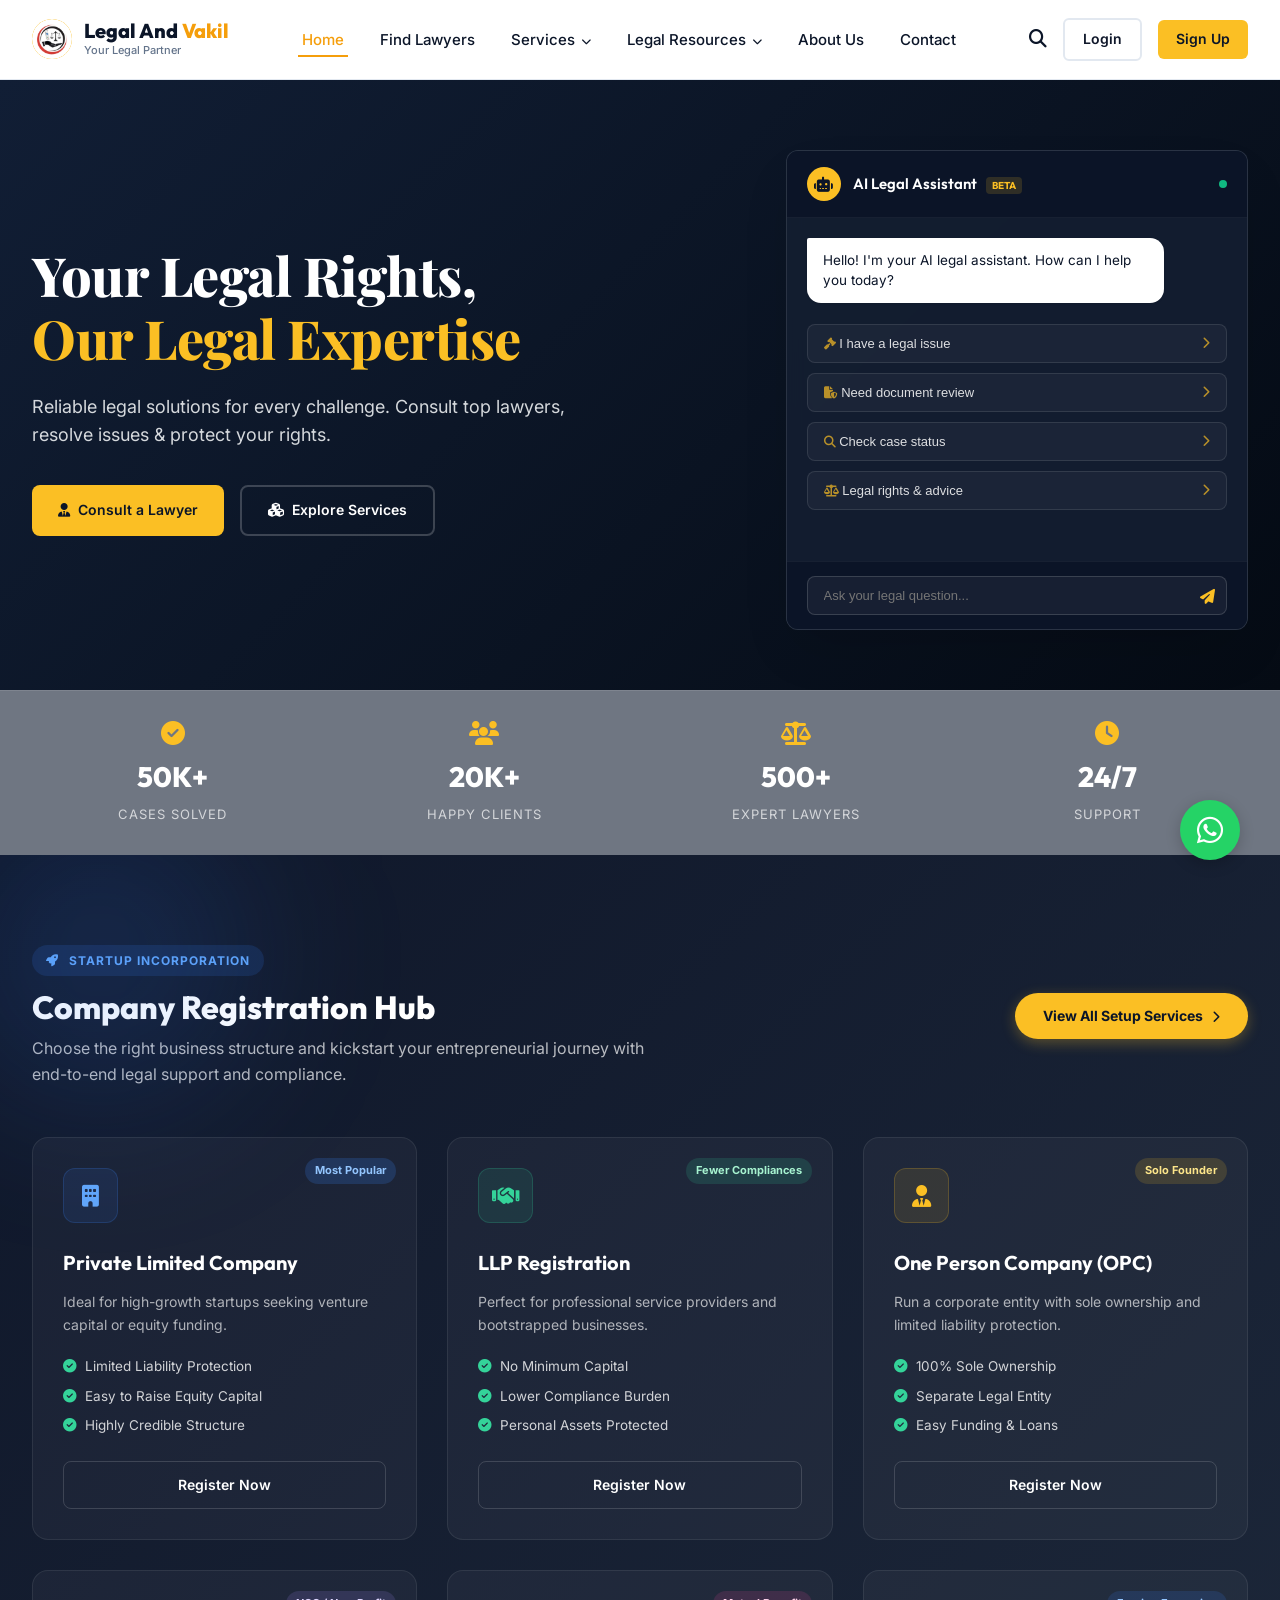
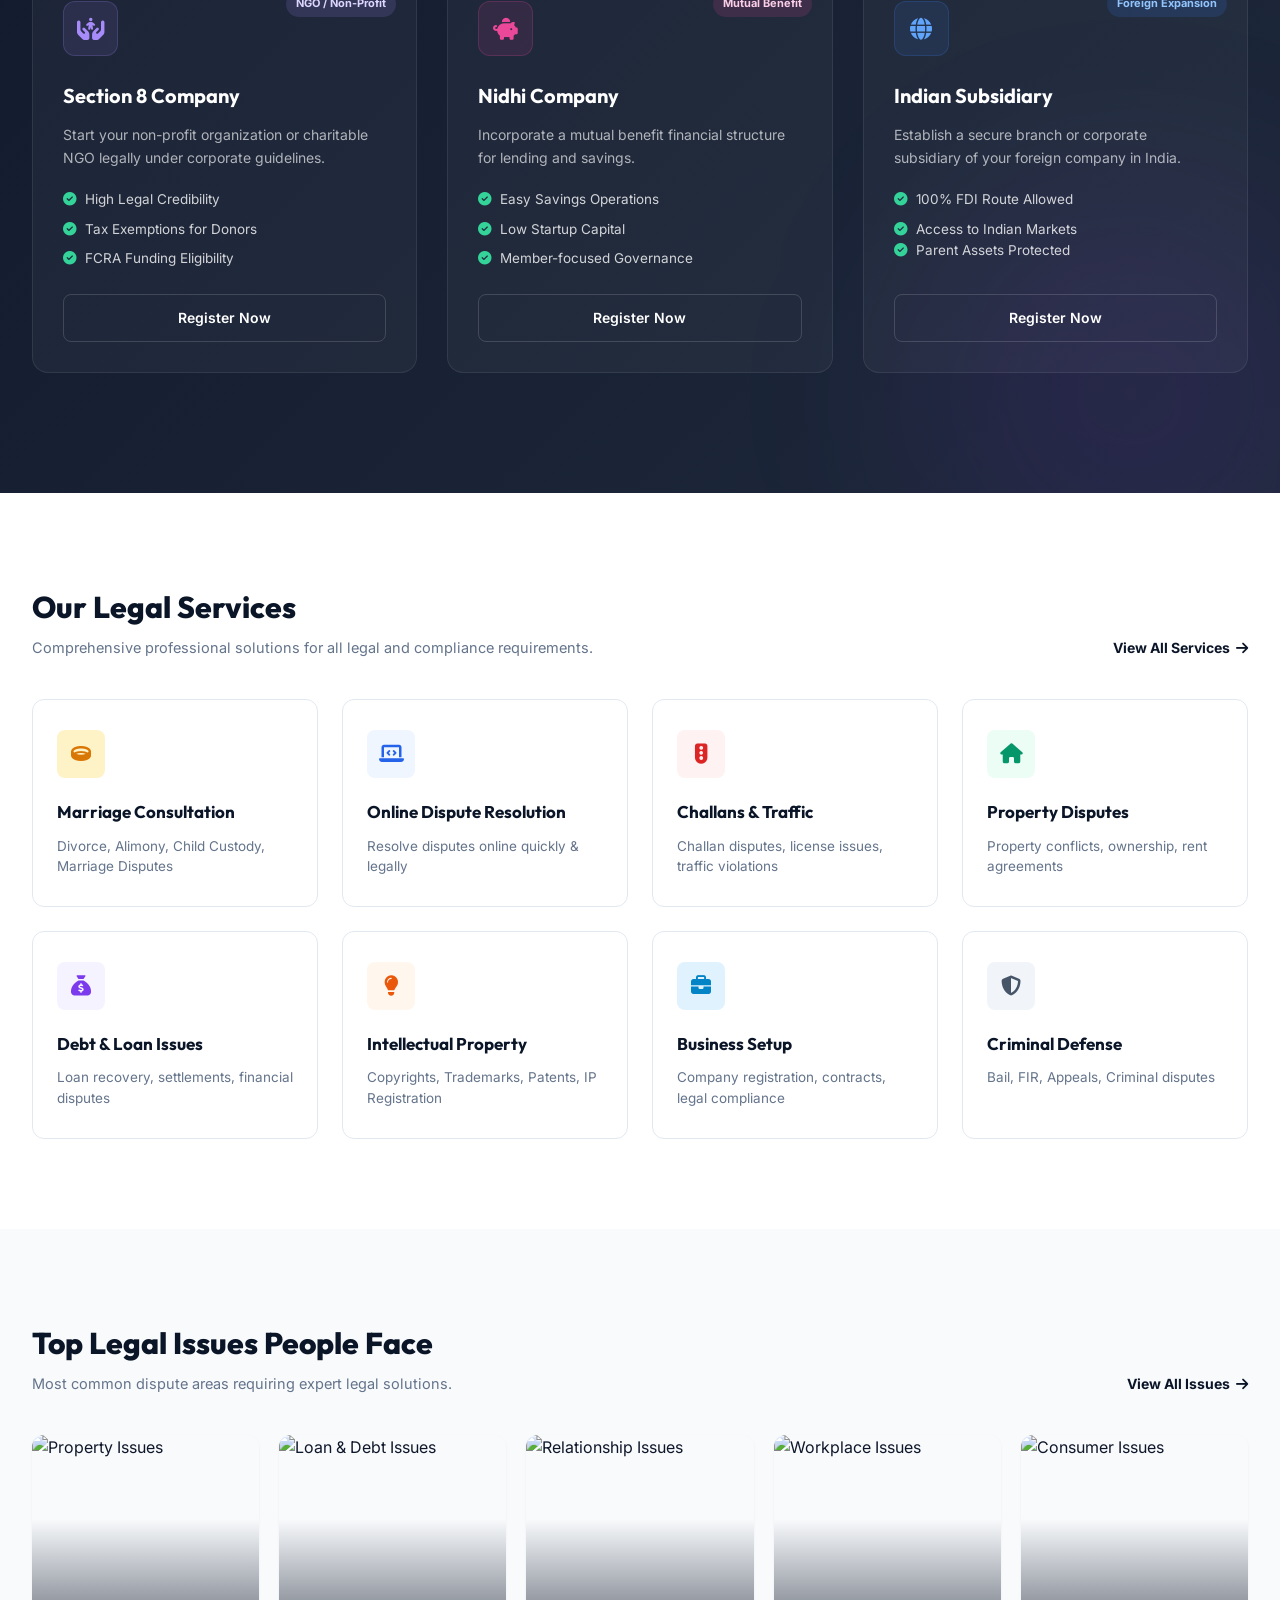
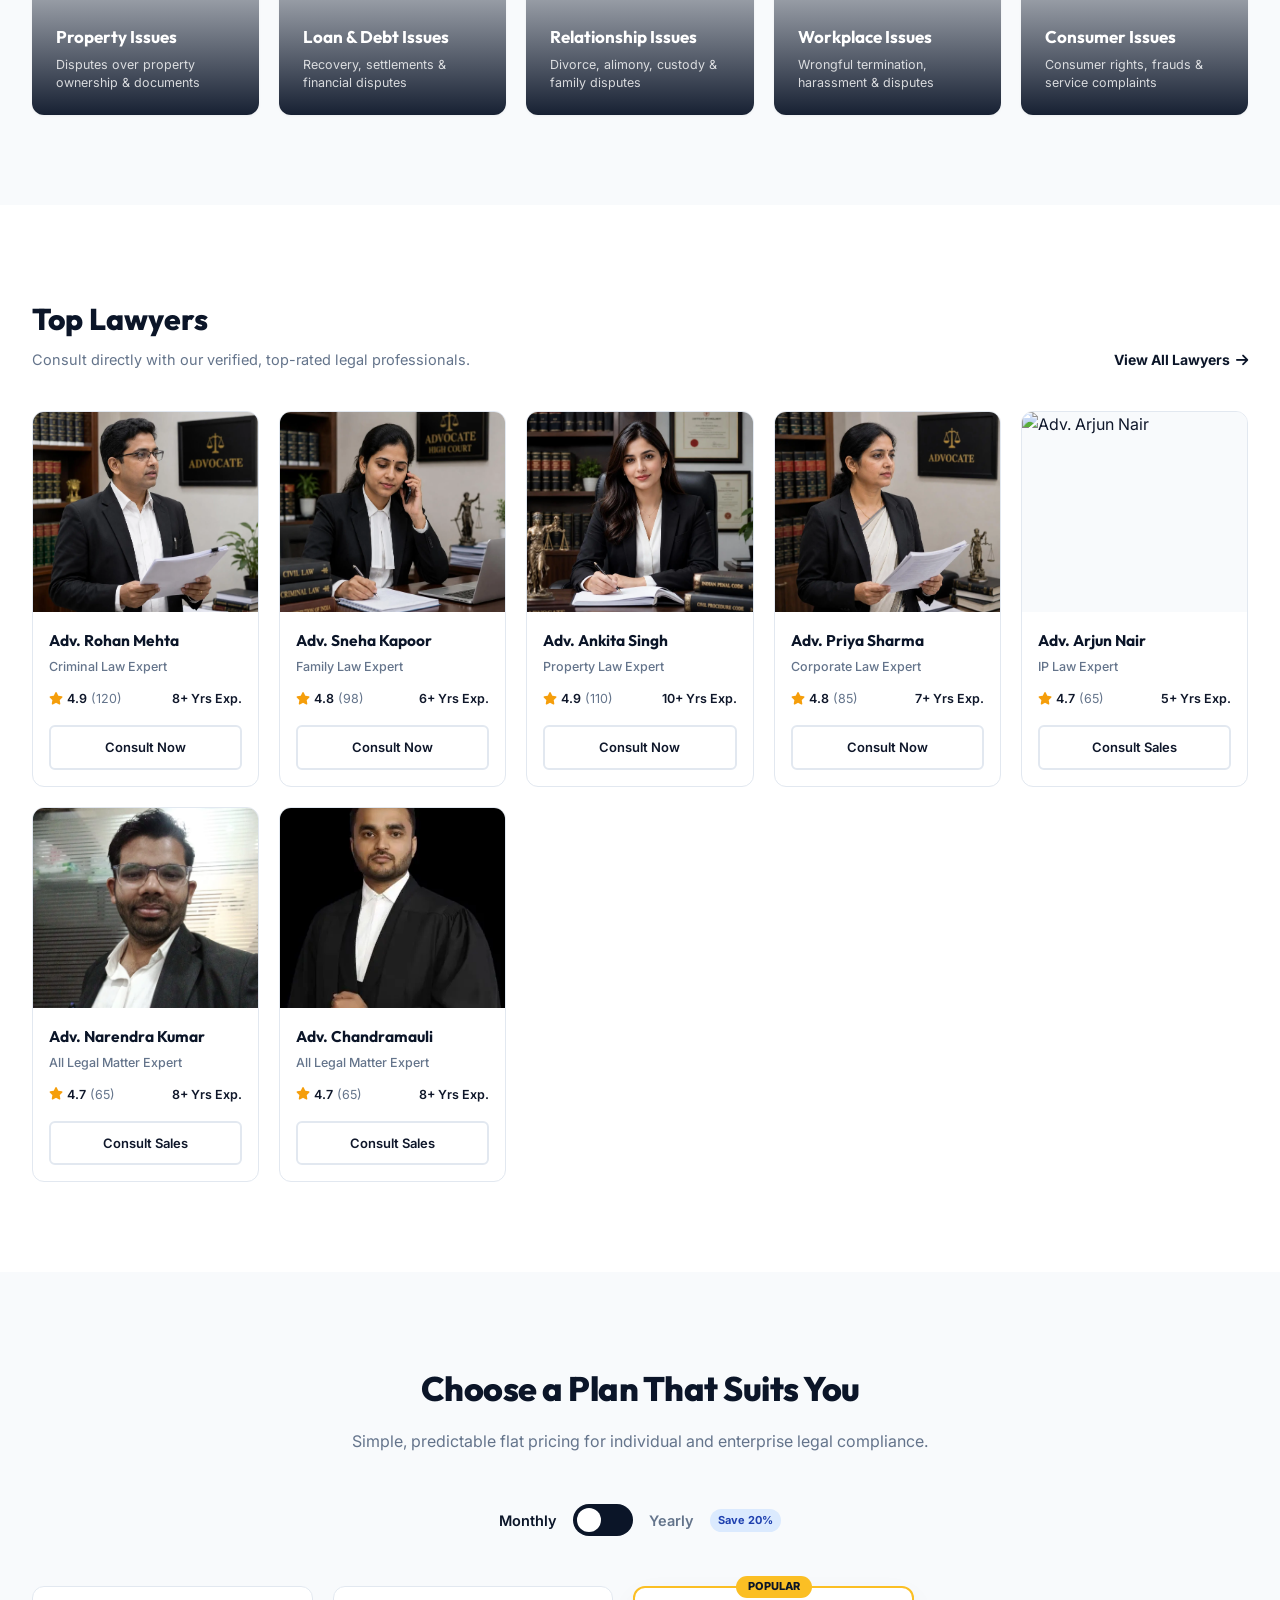
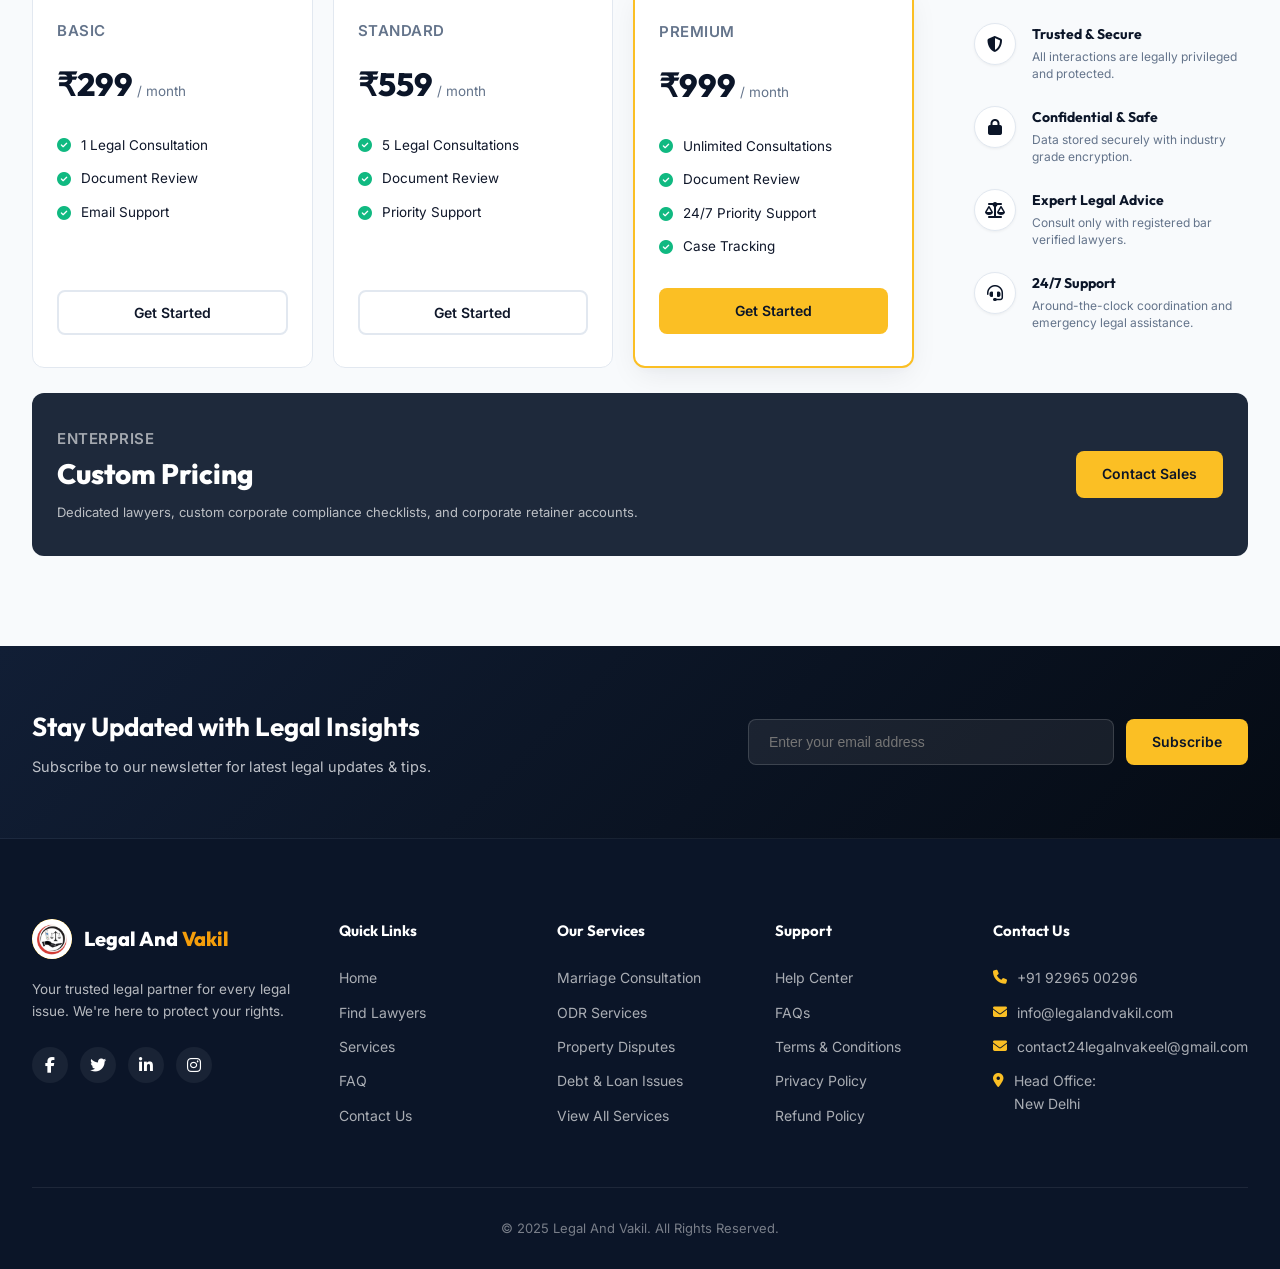
==== commit bc4b3fc2: "Added the new options for company registration" ====
--- a/index.html
+++ b/index.html
@@ -3,7 +3,7 @@
 <head>
     <meta charset="UTF-8">
     <meta name="viewport" content="width=device-width, initial-scale=1.0">
-    <title>Legal & Vakil | Your Legal Partner | Expert Legal Advice & Services</title>
+    <title>Legal And Vakil | Your Legal Partner | Expert Legal Advice & Services</title>
     <!-- Font Awesome -->
     <link rel="stylesheet" href="https://cdnjs.cloudflare.com/ajax/libs/font-awesome/6.4.0/css/all.min.css">
     <!-- Custom CSS -->
@@ -17,10 +17,10 @@
             <nav>
                 <a href="index.html" class="logo-container">
                     <div class="logo-icon">
-                        <img src="assets/logo.png" alt="Legal & Vakil Logo">
+                        <img src="assets/logo.png" alt="Legal And Vakil Logo">
                     </div>
                     <div class="logo-text">
-                        <span class="logo-title">Legal & <span>Vakil</span></span>
+                        <span class="logo-title">Legal And <span>Vakil</span></span>
                         <span class="logo-subtitle">Your Legal Partner</span>
                     </div>
                 </a>
@@ -35,6 +35,15 @@
                             <li><a href="service-details.html?service=odr">ODR Services</a></li>
                             <li><a href="service-details.html?service=property">Property Disputes</a></li>
                             <li><a href="service-details.html?service=business">Corporate & Setup</a></li>
+                            <li class="divider" style="border-top: 1px solid rgba(0,0,0,0.08); margin: 4px 0;"></li>
+                            <li class="dropdown-header" style="padding: 4px 16px; font-size: 11px; font-weight: bold; text-transform: uppercase; color: var(--text-muted);">Company Setup</li>
+                            <li><a href="service-details.html?service=pvt-ltd">Private Limited Company</a></li>
+                            <li><a href="service-details.html?service=llp">LLP Registration</a></li>
+                            <li><a href="service-details.html?service=opc">One Person Company</a></li>
+                            <li><a href="service-details.html?service=section-8">Section 8 Company</a></li>
+                            <li><a href="service-details.html?service=public-ltd">Public Limited Company</a></li>
+                            <li><a href="service-details.html?service=nidhi">Nidhi Company</a></li>
+                            <li><a href="service-details.html?service=subsidiary">Indian Subsidiary</a></li>
                         </ul>
                     </li>
                     <li class="dropdown">
@@ -150,6 +159,170 @@
         </div>
     </section>
 
+    <!-- Company Registration Section -->
+    <section class="comp-reg-section" style="padding: 90px 0; background: linear-gradient(135deg, #0f172a 0%, #1e293b 100%); color: white; position: relative; overflow: hidden;">
+        <!-- Background decoration blobs -->
+        <div style="position: absolute; width: 300px; height: 300px; background: rgba(59, 130, 246, 0.15); filter: blur(80px); top: -50px; left: -50px; border-radius: 50%; pointer-events: none;"></div>
+        <div style="position: absolute; width: 400px; height: 400px; background: rgba(147, 51, 234, 0.1); filter: blur(100px); bottom: -100px; right: -50px; border-radius: 50%; pointer-events: none;"></div>
+
+        <div class="container">
+            <div class="services-header-flex" style="margin-bottom: 50px; align-items: center; justify-content: space-between; display: flex; flex-wrap: wrap; gap: 20px;">
+                <div>
+                    <span class="badge" style="background: rgba(59, 130, 246, 0.15); color: #60a5fa; padding: 6px 14px; border-radius: 50px; font-size: 12px; font-weight: 700; text-transform: uppercase; margin-bottom: 12px; display: inline-block; letter-spacing: 1px;">
+                        <i class="fas fa-rocket" style="margin-right: 6px;"></i> Startup Incorporation
+                    </span>
+                    <h2 style="color: white; margin-bottom: 10px; font-size: 32px; font-weight: 800; font-family: 'Outfit', sans-serif; line-height: 1.2;">Company Registration Hub</h2>
+                    <p style="color: rgba(255, 255, 255, 0.7); font-size: 16px; max-width: 650px; margin: 0;">Choose the right business structure and kickstart your entrepreneurial journey with end-to-end legal support and compliance.</p>
+                </div>
+                <div>
+                    <a href="services.html" class="btn btn-secondary" style="background: var(--secondary); color: var(--primary); padding: 12px 28px; border-radius: 50px; font-weight: 700; transition: var(--transition); border: none; text-decoration: none; display: inline-block; box-shadow: 0 4px 14px rgba(251, 191, 36, 0.3);">
+                        View All Setup Services <i class="fas fa-chevron-right" style="margin-left: 6px; font-size: 12px;"></i>
+                    </a>
+                </div>
+            </div>
+
+            <div class="comp-reg-grid" style="display: grid; grid-template-columns: repeat(3, 1fr); gap: 30px; margin-bottom: 30px;">
+                <!-- Pvt Ltd Company -->
+                <div class="comp-reg-card" style="background: rgba(255, 255, 255, 0.04); border: 1px solid rgba(255, 255, 255, 0.08); padding: 30px; border-radius: 16px; transition: all 0.4s cubic-bezier(0.165, 0.84, 0.44, 1); display: flex; flex-direction: column; justify-content: space-between; position: relative; height: 100%;">
+                    <span class="card-badge" style="position: absolute; top: 20px; right: 20px; background: rgba(59, 130, 246, 0.2); color: #93c5fd; padding: 4px 10px; border-radius: 50px; font-size: 11px; font-weight: 700;">Most Popular</span>
+                    <div style="margin-bottom: 24px;">
+                        <div class="comp-icon-box" style="width: 55px; height: 55px; background: rgba(59, 130, 246, 0.1); border: 1px solid rgba(59, 130, 246, 0.2); border-radius: 12px; display: flex; align-items: center; justify-content: center; margin-bottom: 24px; color: #60a5fa; font-size: 22px;">
+                            <i class="fas fa-building"></i>
+                        </div>
+                        <h3 style="color: white; font-size: 20px; font-weight: 700; margin-bottom: 12px; font-family: 'Outfit';">Private Limited Company</h3>
+                        <p style="color: rgba(255, 255, 255, 0.65); font-size: 14px; line-height: 1.6; margin-bottom: 20px;">Ideal for high-growth startups seeking venture capital or equity funding.</p>
+                        
+                        <ul style="list-style: none; padding: 0; margin: 0;">
+                            <li style="display: flex; align-items: center; gap: 8px; margin-bottom: 8px; font-size: 13.5px; color: rgba(255, 255, 255, 0.8);"><i class="fas fa-check-circle" style="color: #34d399;"></i> Limited Liability Protection</li>
+                            <li style="display: flex; align-items: center; gap: 8px; margin-bottom: 8px; font-size: 13.5px; color: rgba(255, 255, 255, 0.8);"><i class="fas fa-check-circle" style="color: #34d399;"></i> Easy to Raise Equity Capital</li>
+                            <li style="display: flex; align-items: center; gap: 8px; font-size: 13.5px; color: rgba(255, 255, 255, 0.8);"><i class="fas fa-check-circle" style="color: #34d399;"></i> Highly Credible Structure</li>
+                        </ul>
+                    </div>
+                    <a href="service-details.html?service=pvt-ltd" class="btn btn-outline" style="border: 1px solid rgba(255, 255, 255, 0.15); color: white; background: transparent; width: 100%; text-align: center; padding: 12px; border-radius: 8px; font-weight: 600; display: block; text-decoration: none; transition: var(--transition);">Register Now</a>
+                </div>
+
+                <!-- LLP Registration -->
+                <div class="comp-reg-card" style="background: rgba(255, 255, 255, 0.04); border: 1px solid rgba(255, 255, 255, 0.08); padding: 30px; border-radius: 16px; transition: all 0.4s cubic-bezier(0.165, 0.84, 0.44, 1); display: flex; flex-direction: column; justify-content: space-between; position: relative; height: 100%;">
+                    <span class="card-badge" style="position: absolute; top: 20px; right: 20px; background: rgba(52, 211, 153, 0.15); color: #a7f3d0; padding: 4px 10px; border-radius: 50px; font-size: 11px; font-weight: 700;">Fewer Compliances</span>
+                    <div style="margin-bottom: 24px;">
+                        <div class="comp-icon-box" style="width: 55px; height: 55px; background: rgba(52, 211, 153, 0.1); border: 1px solid rgba(52, 211, 153, 0.2); border-radius: 12px; display: flex; align-items: center; justify-content: center; margin-bottom: 24px; color: #34d399; font-size: 22px;">
+                            <i class="fas fa-handshake"></i>
+                        </div>
+                        <h3 style="color: white; font-size: 20px; font-weight: 700; margin-bottom: 12px; font-family: 'Outfit';">LLP Registration</h3>
+                        <p style="color: rgba(255, 255, 255, 0.65); font-size: 14px; line-height: 1.6; margin-bottom: 20px;">Perfect for professional service providers and bootstrapped businesses.</p>
+                        
+                        <ul style="list-style: none; padding: 0; margin: 0;">
+                            <li style="display: flex; align-items: center; gap: 8px; margin-bottom: 8px; font-size: 13.5px; color: rgba(255, 255, 255, 0.8);"><i class="fas fa-check-circle" style="color: #34d399;"></i> No Minimum Capital</li>
+                            <li style="display: flex; align-items: center; gap: 8px; margin-bottom: 8px; font-size: 13.5px; color: rgba(255, 255, 255, 0.8);"><i class="fas fa-check-circle" style="color: #34d399;"></i> Lower Compliance Burden</li>
+                            <li style="display: flex; align-items: center; gap: 8px; font-size: 13.5px; color: rgba(255, 255, 255, 0.8);"><i class="fas fa-check-circle" style="color: #34d399;"></i> Personal Assets Protected</li>
+                        </ul>
+                    </div>
+                    <a href="service-details.html?service=llp" class="btn btn-outline" style="border: 1px solid rgba(255, 255, 255, 0.15); color: white; background: transparent; width: 100%; text-align: center; padding: 12px; border-radius: 8px; font-weight: 600; display: block; text-decoration: none; transition: var(--transition);">Register Now</a>
+                </div>
+
+                <!-- OPC Registration -->
+                <div class="comp-reg-card" style="background: rgba(255, 255, 255, 0.04); border: 1px solid rgba(255, 255, 255, 0.08); padding: 30px; border-radius: 16px; transition: all 0.4s cubic-bezier(0.165, 0.84, 0.44, 1); display: flex; flex-direction: column; justify-content: space-between; position: relative; height: 100%;">
+                    <span class="card-badge" style="position: absolute; top: 20px; right: 20px; background: rgba(251, 191, 36, 0.15); color: #fde68a; padding: 4px 10px; border-radius: 50px; font-size: 11px; font-weight: 700;">Solo Founder</span>
+                    <div style="margin-bottom: 24px;">
+                        <div class="comp-icon-box" style="width: 55px; height: 55px; background: rgba(251, 191, 36, 0.1); border: 1px solid rgba(251, 191, 36, 0.2); border-radius: 12px; display: flex; align-items: center; justify-content: center; margin-bottom: 24px; color: #fbbf24; font-size: 22px;">
+                            <i class="fas fa-user-tie"></i>
+                        </div>
+                        <h3 style="color: white; font-size: 20px; font-weight: 700; margin-bottom: 12px; font-family: 'Outfit';">One Person Company (OPC)</h3>
+                        <p style="color: rgba(255, 255, 255, 0.65); font-size: 14px; line-height: 1.6; margin-bottom: 20px;">Run a corporate entity with sole ownership and limited liability protection.</p>
+                        
+                        <ul style="list-style: none; padding: 0; margin: 0;">
+                            <li style="display: flex; align-items: center; gap: 8px; margin-bottom: 8px; font-size: 13.5px; color: rgba(255, 255, 255, 0.8);"><i class="fas fa-check-circle" style="color: #34d399;"></i> 100% Sole Ownership</li>
+                            <li style="display: flex; align-items: center; gap: 8px; margin-bottom: 8px; font-size: 13.5px; color: rgba(255, 255, 255, 0.8);"><i class="fas fa-check-circle" style="color: #34d399;"></i> Separate Legal Entity</li>
+                            <li style="display: flex; align-items: center; gap: 8px; font-size: 13.5px; color: rgba(255, 255, 255, 0.8);"><i class="fas fa-check-circle" style="color: #34d399;"></i> Easy Funding & Loans</li>
+                        </ul>
+                    </div>
+                    <a href="service-details.html?service=opc" class="btn btn-outline" style="border: 1px solid rgba(255, 255, 255, 0.15); color: white; background: transparent; width: 100%; text-align: center; padding: 12px; border-radius: 8px; font-weight: 600; display: block; text-decoration: none; transition: var(--transition);">Register Now</a>
+                </div>
+
+                <!-- Section 8 Company -->
+                <div class="comp-reg-card" style="background: rgba(255, 255, 255, 0.04); border: 1px solid rgba(255, 255, 255, 0.08); padding: 30px; border-radius: 16px; transition: all 0.4s cubic-bezier(0.165, 0.84, 0.44, 1); display: flex; flex-direction: column; justify-content: space-between; position: relative; height: 100%;">
+                    <span class="card-badge" style="position: absolute; top: 20px; right: 20px; background: rgba(167, 139, 250, 0.15); color: #ddd6fe; padding: 4px 10px; border-radius: 50px; font-size: 11px; font-weight: 700;">NGO / Non-Profit</span>
+                    <div style="margin-bottom: 24px;">
+                        <div class="comp-icon-box" style="width: 55px; height: 55px; background: rgba(167, 139, 250, 0.1); border: 1px solid rgba(167, 139, 250, 0.2); border-radius: 12px; display: flex; align-items: center; justify-content: center; margin-bottom: 24px; color: #a78bfa; font-size: 22px;">
+                            <i class="fas fa-hands-holding-child"></i>
+                        </div>
+                        <h3 style="color: white; font-size: 20px; font-weight: 700; margin-bottom: 12px; font-family: 'Outfit';">Section 8 Company</h3>
+                        <p style="color: rgba(255, 255, 255, 0.65); font-size: 14px; line-height: 1.6; margin-bottom: 20px;">Start your non-profit organization or charitable NGO legally under corporate guidelines.</p>
+                        
+                        <ul style="list-style: none; padding: 0; margin: 0;">
+                            <li style="display: flex; align-items: center; gap: 8px; margin-bottom: 8px; font-size: 13.5px; color: rgba(255, 255, 255, 0.8);"><i class="fas fa-check-circle" style="color: #34d399;"></i> High Legal Credibility</li>
+                            <li style="display: flex; align-items: center; gap: 8px; margin-bottom: 8px; font-size: 13.5px; color: rgba(255, 255, 255, 0.8);"><i class="fas fa-check-circle" style="color: #34d399;"></i> Tax Exemptions for Donors</li>
+                            <li style="display: flex; align-items: center; gap: 8px; font-size: 13.5px; color: rgba(255, 255, 255, 0.8);"><i class="fas fa-check-circle" style="color: #34d399;"></i> FCRA Funding Eligibility</li>
+                        </ul>
+                    </div>
+                    <a href="service-details.html?service=section-8" class="btn btn-outline" style="border: 1px solid rgba(255, 255, 255, 0.15); color: white; background: transparent; width: 100%; text-align: center; padding: 12px; border-radius: 8px; font-weight: 600; display: block; text-decoration: none; transition: var(--transition);">Register Now</a>
+                </div>
+
+                <!-- Nidhi Company -->
+                <div class="comp-reg-card" style="background: rgba(255, 255, 255, 0.04); border: 1px solid rgba(255, 255, 255, 0.08); padding: 30px; border-radius: 16px; transition: all 0.4s cubic-bezier(0.165, 0.84, 0.44, 1); display: flex; flex-direction: column; justify-content: space-between; position: relative; height: 100%;">
+                    <span class="card-badge" style="position: absolute; top: 20px; right: 20px; background: rgba(236, 72, 153, 0.15); color: #fbcfe8; padding: 4px 10px; border-radius: 50px; font-size: 11px; font-weight: 700;">Mutual Benefit</span>
+                    <div style="margin-bottom: 24px;">
+                        <div class="comp-icon-box" style="width: 55px; height: 55px; background: rgba(236, 72, 153, 0.1); border: 1px solid rgba(236, 72, 153, 0.2); border-radius: 12px; display: flex; align-items: center; justify-content: center; margin-bottom: 24px; color: #ec4899; font-size: 22px;">
+                            <i class="fas fa-piggy-bank"></i>
+                        </div>
+                        <h3 style="color: white; font-size: 20px; font-weight: 700; margin-bottom: 12px; font-family: 'Outfit';">Nidhi Company</h3>
+                        <p style="color: rgba(255, 255, 255, 0.65); font-size: 14px; line-height: 1.6; margin-bottom: 20px;">Incorporate a mutual benefit financial structure for lending and savings.</p>
+                        
+                        <ul style="list-style: none; padding: 0; margin: 0;">
+                            <li style="display: flex; align-items: center; gap: 8px; margin-bottom: 8px; font-size: 13.5px; color: rgba(255, 255, 255, 0.8);"><i class="fas fa-check-circle" style="color: #34d399;"></i> Easy Savings Operations</li>
+                            <li style="display: flex; align-items: center; gap: 8px; margin-bottom: 8px; font-size: 13.5px; color: rgba(255, 255, 255, 0.8);"><i class="fas fa-check-circle" style="color: #34d399;"></i> Low Startup Capital</li>
+                            <li style="display: flex; align-items: center; gap: 8px; font-size: 13.5px; color: rgba(255, 255, 255, 0.8);"><i class="fas fa-check-circle" style="color: #34d399;"></i> Member-focused Governance</li>
+                        </ul>
+                    </div>
+                    <a href="service-details.html?service=nidhi" class="btn btn-outline" style="border: 1px solid rgba(255, 255, 255, 0.15); color: white; background: transparent; width: 100%; text-align: center; padding: 12px; border-radius: 8px; font-weight: 600; display: block; text-decoration: none; transition: var(--transition);">Register Now</a>
+                </div>
+
+                <!-- Indian Subsidiary -->
+                <div class="comp-reg-card" style="background: rgba(255, 255, 255, 0.04); border: 1px solid rgba(255, 255, 255, 0.08); padding: 30px; border-radius: 16px; transition: all 0.4s cubic-bezier(0.165, 0.84, 0.44, 1); display: flex; flex-direction: column; justify-content: space-between; position: relative; height: 100%;">
+                    <span class="card-badge" style="position: absolute; top: 20px; right: 20px; background: rgba(59, 130, 246, 0.15); color: #93c5fd; padding: 4px 10px; border-radius: 50px; font-size: 11px; font-weight: 700;">Foreign Expansion</span>
+                    <div style="margin-bottom: 24px;">
+                        <div class="comp-icon-box" style="width: 55px; height: 55px; background: rgba(59, 130, 246, 0.1); border: 1px solid rgba(59, 130, 246, 0.2); border-radius: 12px; display: flex; align-items: center; justify-content: center; margin-bottom: 24px; color: #60a5fa; font-size: 22px;">
+                            <i class="fas fa-globe"></i>
+                        </div>
+                        <h3 style="color: white; font-size: 20px; font-weight: 700; margin-bottom: 12px; font-family: 'Outfit';">Indian Subsidiary</h3>
+                        <p style="color: rgba(255, 255, 255, 0.65); font-size: 14px; line-height: 1.6; margin-bottom: 20px;">Establish a secure branch or corporate subsidiary of your foreign company in India.</p>
+                        
+                        <ul style="list-style: none; padding: 0; margin: 0;">
+                            <li style="display: flex; align-items: center; gap: 8px; margin-bottom: 8px; font-size: 13.5px; color: rgba(255, 255, 255, 0.8);"><i class="fas fa-check-circle" style="color: #34d399;"></i> 100% FDI Route Allowed</li>
+                            <li style="display: flex; align-items: center; gap: 8px; font-size: 13.5px; color: rgba(255, 255, 255, 0.8);"><i class="fas fa-check-circle" style="color: #34d399;"></i> Access to Indian Markets</li>
+                            <li style="display: flex; align-items: center; gap: 8px; font-size: 13.5px; color: rgba(255, 255, 255, 0.8);"><i class="fas fa-check-circle" style="color: #34d399;"></i> Parent Assets Protected</li>
+                        </ul>
+                    </div>
+                    <a href="service-details.html?service=subsidiary" class="btn btn-outline" style="border: 1px solid rgba(255, 255, 255, 0.15); color: white; background: transparent; width: 100%; text-align: center; padding: 12px; border-radius: 8px; font-weight: 600; display: block; text-decoration: none; transition: var(--transition);">Register Now</a>
+                </div>
+            </div>
+        </div>
+
+        <style>
+            .comp-reg-card:hover {
+                transform: translateY(-8px);
+                background: rgba(255, 255, 255, 0.08) !important;
+                border-color: rgba(255, 255, 255, 0.18) !important;
+                box-shadow: 0 20px 40px rgba(0, 0, 0, 0.3);
+            }
+            .comp-reg-card .btn-outline:hover {
+                background: var(--secondary) !important;
+                color: var(--primary) !important;
+                border-color: var(--secondary) !important;
+            }
+            @media (max-width: 991px) {
+                .comp-reg-grid {
+                    grid-template-columns: repeat(2, 1fr) !important;
+                }
+            }
+            @media (max-width: 768px) {
+                .comp-reg-grid {
+                    grid-template-columns: 1fr !important;
+                }
+            }
+        </style>
+    </section>
+
     <!-- Our Legal Services Section -->
     <section class="services-section">
         <div class="container">
@@ -568,10 +741,10 @@
                 <div class="footer-col" style="grid-column: span 1.5;">
                     <a href="index.html" class="logo-container" style="margin-bottom: 20px; display: inline-flex;">
                         <div class="logo-icon">
-                            <img src="assets/logo.png" alt="Legal & Vakil Logo">
+                            <img src="assets/logo.png" alt="Legal And Vakil Logo">
                         </div>
                         <div class="logo-text">
-                            <span class="logo-title">Legal & <span>Vakil</span></span>
+                            <span class="logo-title">Legal And <span>Vakil</span></span>
                         </div>
                     </a>
                     <p style="font-size: 13.5px; margin-bottom: 25px;">Your trusted legal partner for every legal issue. We're here to protect your rights.</p>
@@ -632,7 +805,7 @@
             </div>
             
             <div class="footer-bottom">
-                &copy; 2025 Legal & Vakil. All Rights Reserved.
+                &copy; 2025 Legal And Vakil. All Rights Reserved.
             </div>
         </div>
     </footer>
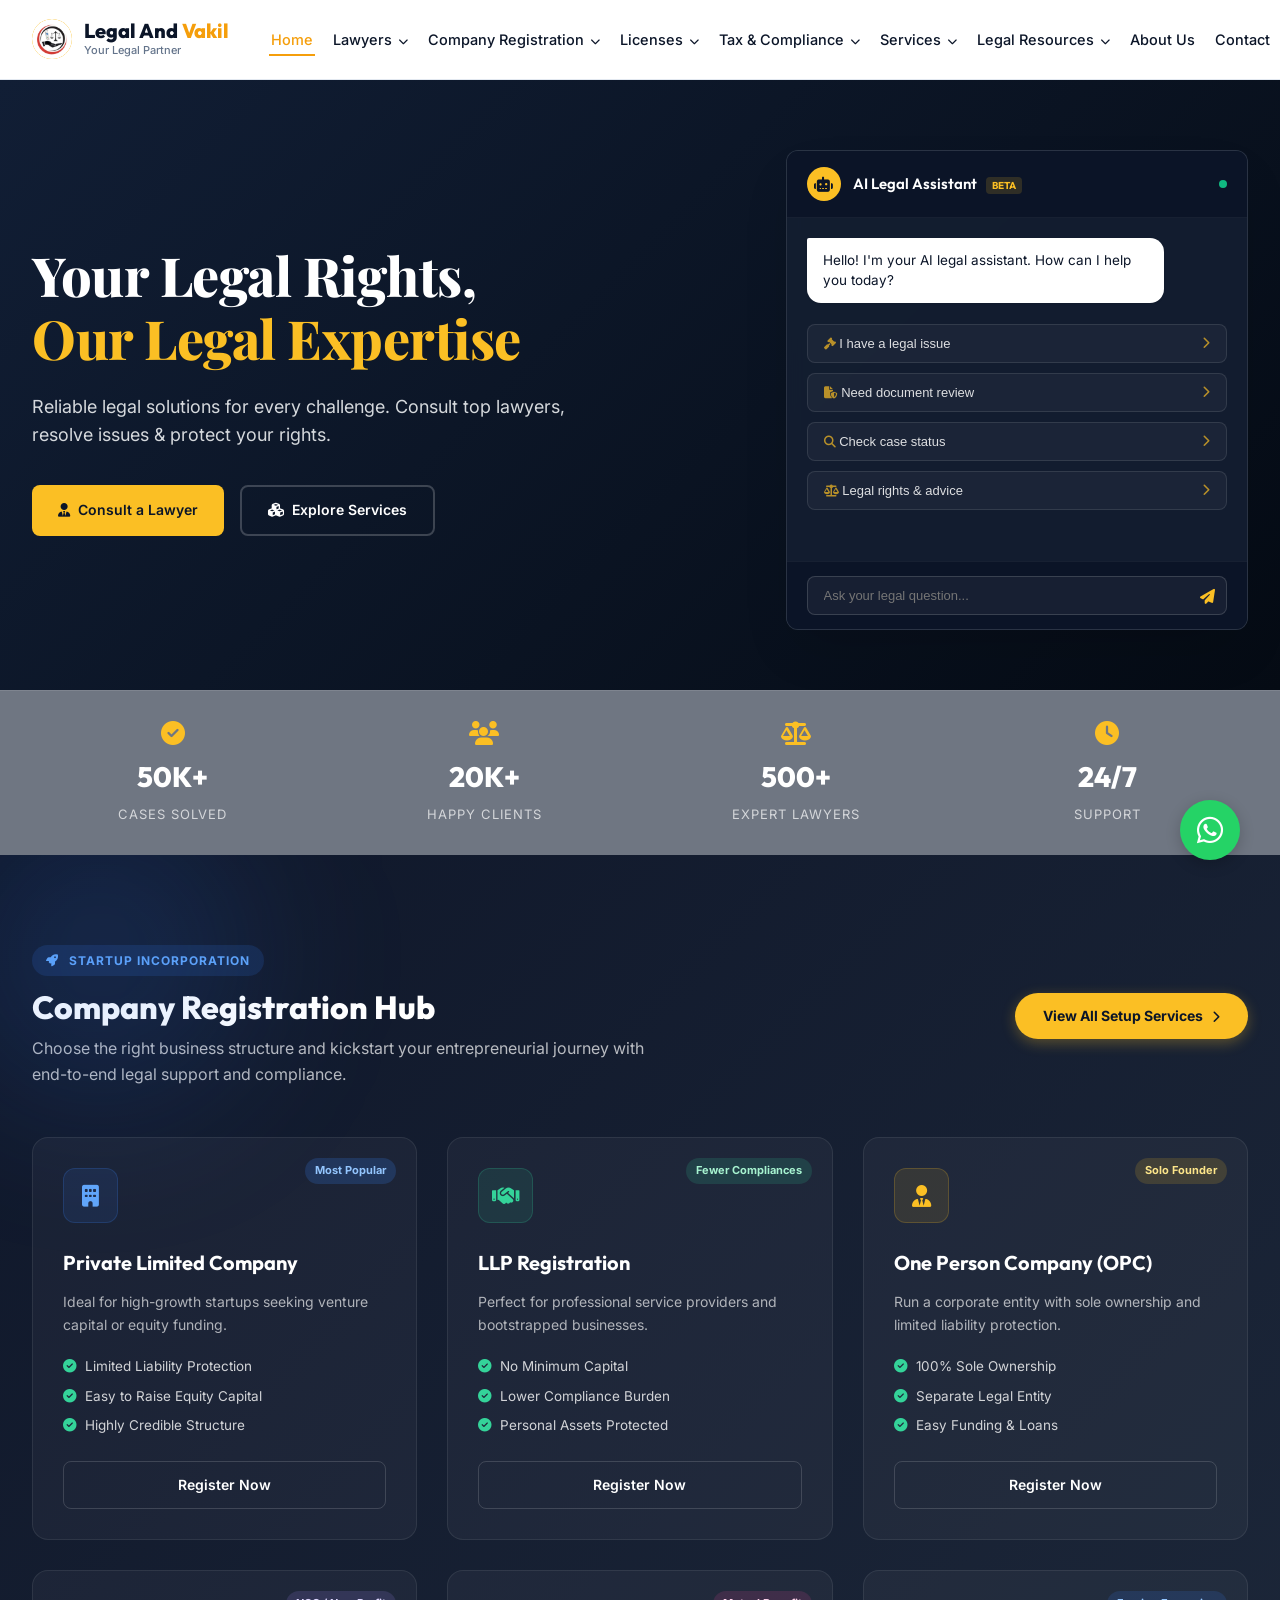
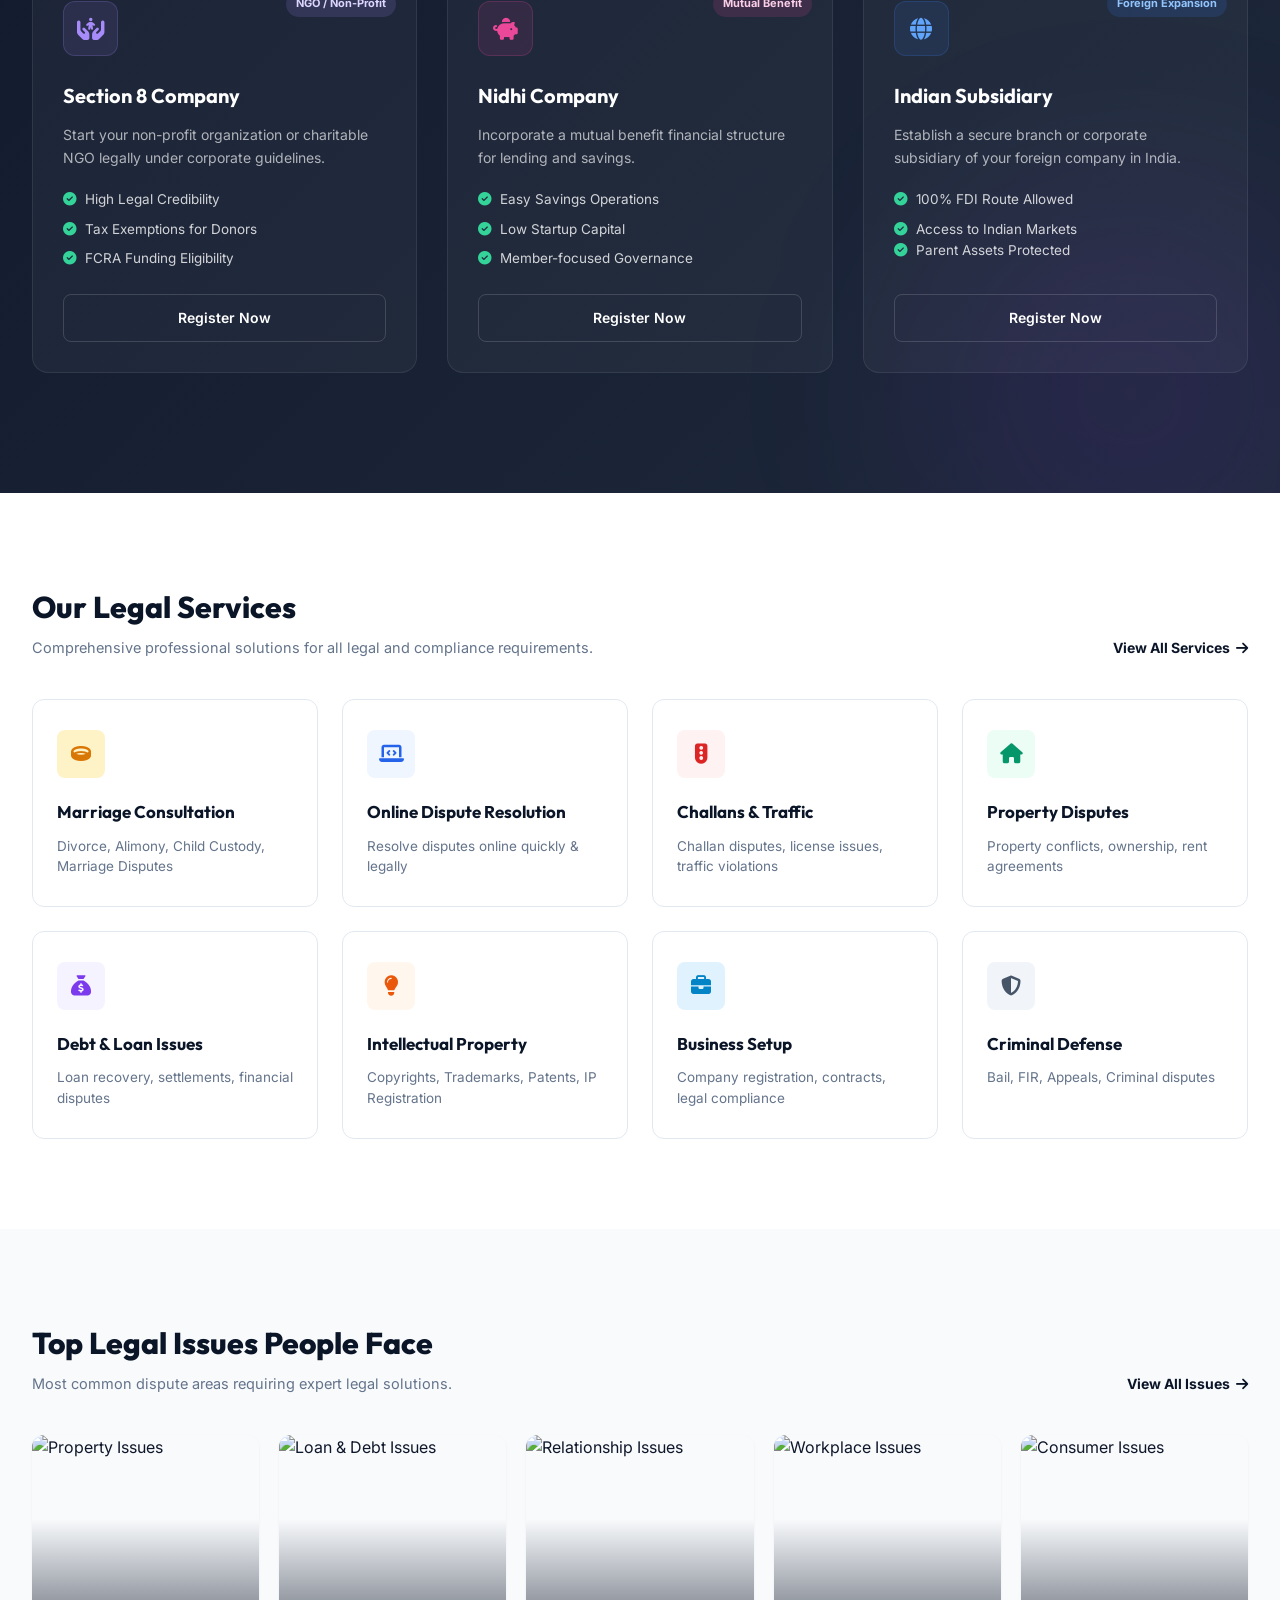
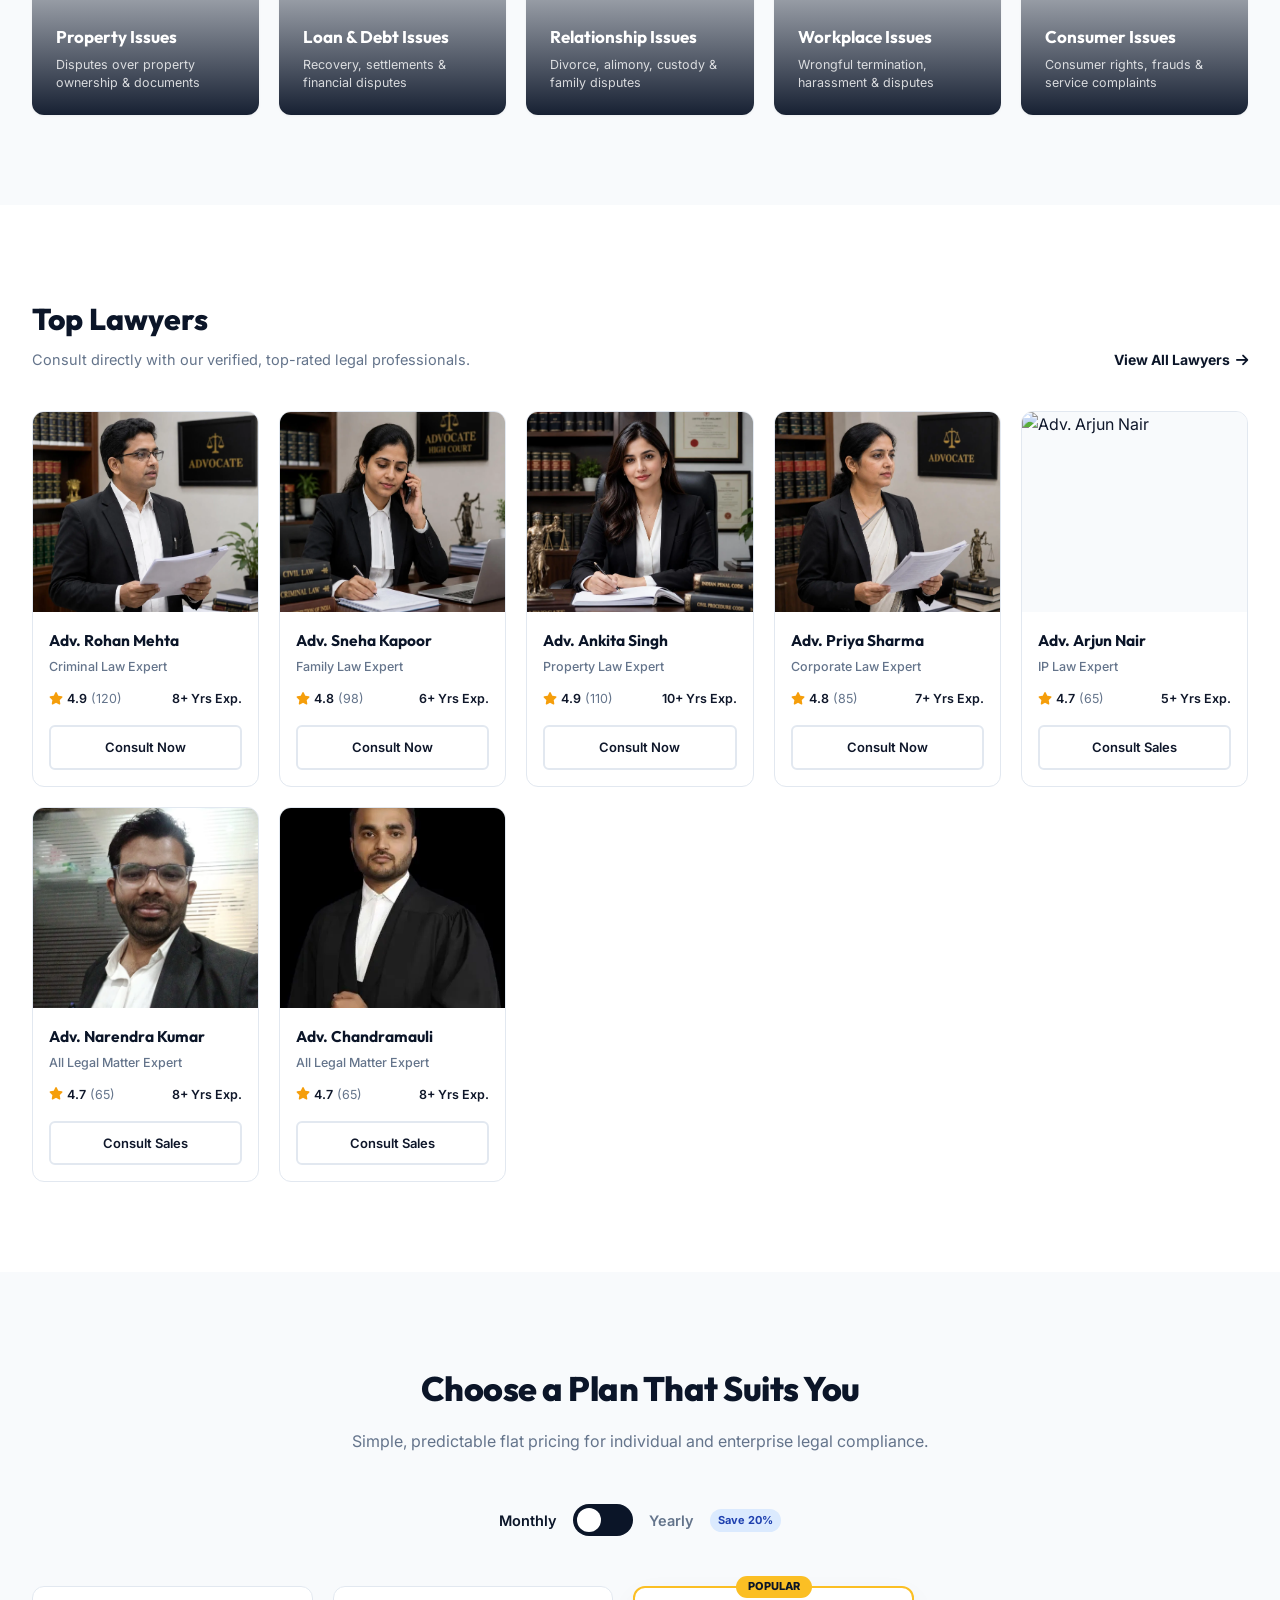
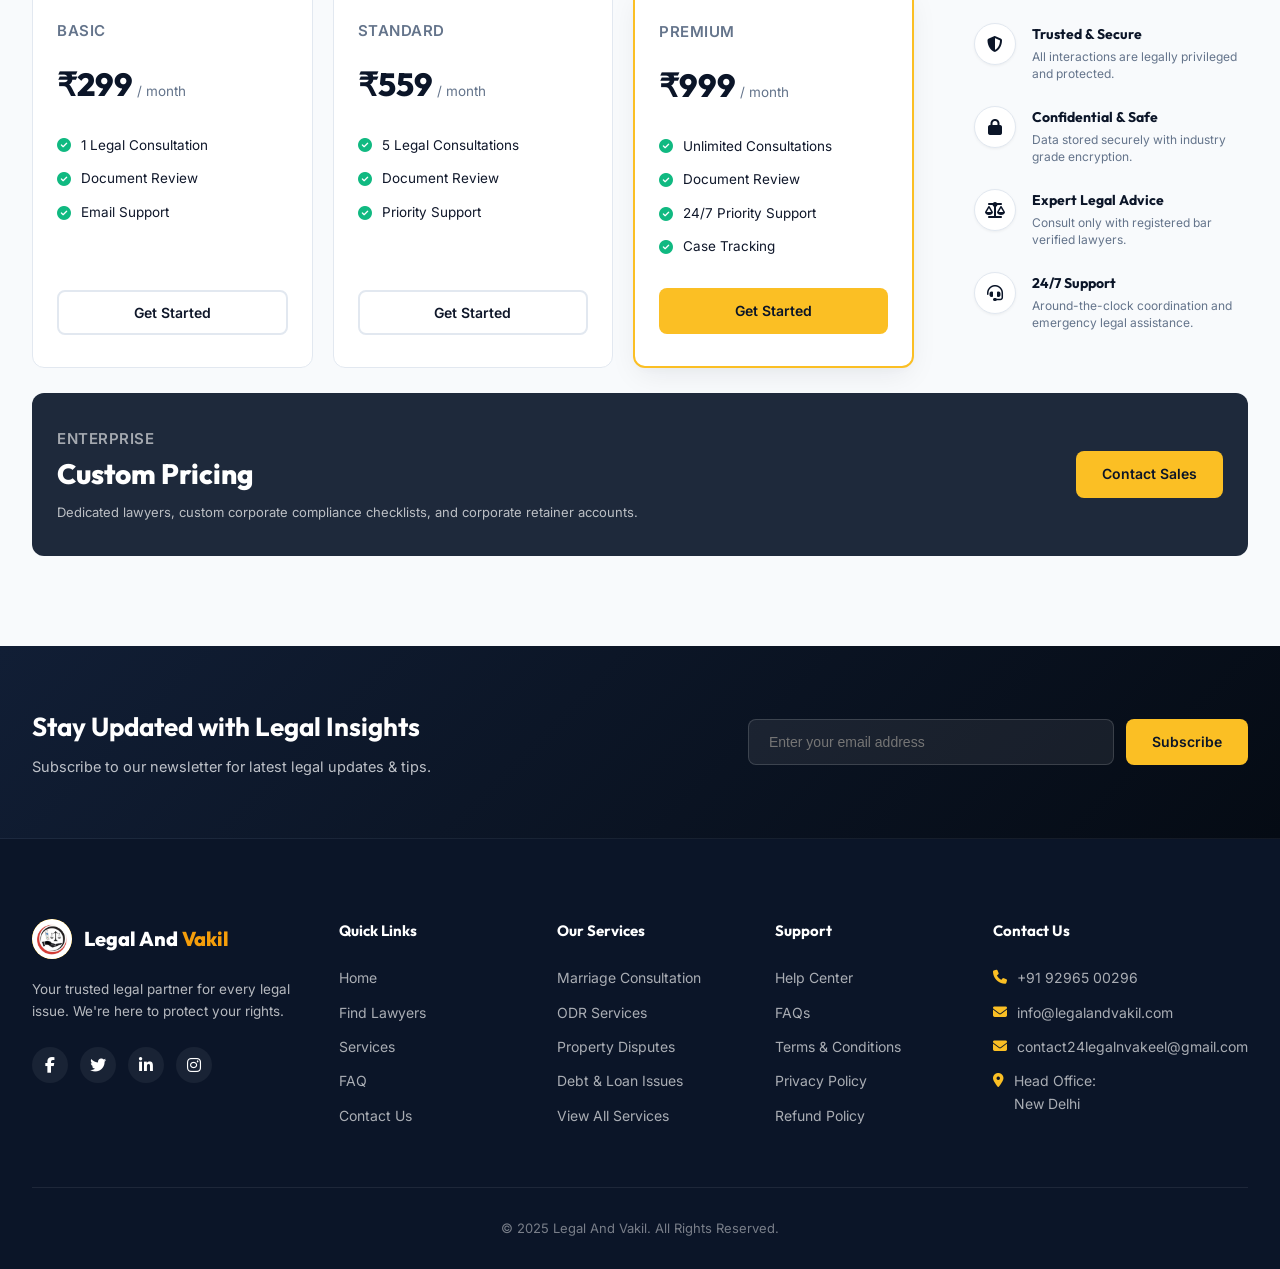
==== commit 01e00f33: "Added the new services option" ====
--- a/index.html
+++ b/index.html
@@ -27,7 +27,140 @@
                 
                 <ul class="nav-links">
                     <li><a href="index.html" class="active">Home</a></li>
-                    <li><a href="lawyers.html">Find Lawyers</a></li>
+                    <li class="dropdown">
+                        <a href="lawyers.html">Lawyers <i class="fas fa-chevron-down" style="font-size: 10px; margin-left: 2px;"></i></a>
+                        <ul class="dropdown-menu lawyers-dropdown">
+                            <li><a href="lawyers.html?specialty=Criminal+Lawyer">Criminal Lawyer</a></li>
+                            <li><a href="lawyers.html?specialty=Immigration+Lawyer">Immigration Lawyer</a></li>
+                            <li><a href="lawyers.html?specialty=Family+Lawyer">Family Lawyer</a></li>
+                            <li><a href="lawyers.html?specialty=Real+Estate+Lawyer">Real Estate Lawyer</a></li>
+                            <li><a href="lawyers.html?specialty=Civil+Litigator">Civil Litigator</a></li>
+                            <li><a href="lawyers.html?specialty=Environmental+Lawyer">Environmental Lawyer</a></li>
+                            <li><a href="lawyers.html?specialty=Personal+Injury+Lawyer">Personal Injury Lawyer</a></li>
+                            <li><a href="lawyers.html?specialty=Estate+Planning+Lawyer">Estate Planning Lawyer</a></li>
+                            <li><a href="lawyers.html?specialty=Corporate+Lawyer">Corporate Lawyer</a></li>
+                            <li><a href="lawyers.html?specialty=Bankruptcy+Lawyer">Bankruptcy Lawyer</a></li>
+                            <li><a href="lawyers.html?specialty=Intellectual+Property+Lawyer">Intellectual Property Lawyer</a></li>
+                            <li><a href="lawyers.html?specialty=Constitutional+Lawyer">Constitutional Lawyer</a></li>
+                            <li><a href="lawyers.html?specialty=Tax+Lawyer">Tax Lawyer</a></li>
+                            <li><a href="lawyers.html?specialty=Medical+Malpractice+Lawyer">Medical Malpractice Lawyer</a></li>
+                            <li><a href="lawyers.html?specialty=Employment+Lawyer">Employment Lawyer</a></li>
+                            <li><a href="lawyers.html?specialty=Entertainment+Lawyer">Entertainment Lawyer</a></li>
+                            <li><a href="lawyers.html?specialty=Labor+Lawyer">Labor Lawyer</a></li>
+                            <li><a href="lawyers.html?specialty=Insurance+Lawyer">Insurance Lawyer</a></li>
+                            <li><a href="lawyers.html?specialty=Cyber+Lawyer">Cyber Lawyer</a></li>
+                            <li><a href="lawyers.html?specialty=Banking+Lawyer">Banking Lawyer</a></li>
+                        </ul>
+                    </li>
+                    <li class="dropdown mega-dropdown">
+                        <a href="#">Company Registration <i class="fas fa-chevron-down" style="font-size: 10px; margin-left: 2px;"></i></a>
+                        <div class="dropdown-menu mega-menu">
+                            <div class="mega-menu-content">
+                                <!-- Column 1: Incorporation -->
+                                <div class="mega-column">
+                                    <h4 class="mega-title"><i class="fas fa-briefcase"></i> Incorporation</h4>
+                                    <ul>
+                                        <li><a href="service-details.html?service=pvt-ltd">Private Limited Company</a></li>
+                                        <li><a href="service-details.html?service=llp">LLP Registration</a></li>
+                                        <li><a href="service-details.html?service=opc">One Person Company</a></li>
+                                        <li><a href="service-details.html?service=public-ltd">Public Limited Company</a></li>
+                                        <li><a href="service-details.html?service=section-8">Section 8 Company</a></li>
+                                        <li><a href="service-details.html?service=business">Business Registration License</a></li>
+                                        <li><a href="service-details.html?service=nidhi">Nidhi Company Registration</a></li>
+                                        <li><a href="service-details.html?service=subsidiary">Indian Subsidiary Registration</a></li>
+                                    </ul>
+                                </div>
+                                <!-- Column 2: Compliance -->
+                                <div class="mega-column">
+                                    <h4 class="mega-title"><i class="fas fa-briefcase"></i> Compliance</h4>
+                                    <ul>
+                                        <li><a href="#">Director DIN e KYC Update</a></li>
+                                        <li><a href="#">Appointment of Director</a></li>
+                                        <li><a href="#">Removal of Director</a></li>
+                                        <li><a href="#">Pvt. Ltd. Winding up</a></li>
+                                        <li><a href="#">LLP Winding Up</a></li>
+                                        <li><a href="#">Increase Authorized Capital</a></li>
+                                        <li><a href="#">Registered Office Change</a></li>
+                                        <li><a href="#">Change Company Name</a></li>
+                                        <li><a href="#">MOA Amendment of Pvt. Ltd.</a></li>
+                                        <li><a href="#">MOA Amendment of Public Limited</a></li>
+                                        <li><a href="#">MOA Amendment of Section 8</a></li>
+                                        <li><a href="#">Share Transfer</a></li>
+                                        <li><a href="#">JanSamarth Registration</a></li>
+                                        <li><a href="#">Credit Management Analysis</a></li>
+                                    </ul>
+                                </div>
+                                <!-- Column 3: Conversions & Winding Up -->
+                                <div class="mega-column no-header">
+                                    <ul>
+                                        <li><a href="#">OPC to PVT. Conversion</a></li>
+                                        <li><a href="#">PVT. to Public Ltd Conversion</a></li>
+                                        <li><a href="#">LLP to PVT Conversion</a></li>
+                                        <li><a href="#">Sec-8 Winding Up</a></li>
+                                        <li><a href="#">Nidhi Winding Up</a></li>
+                                        <li><a href="#">Indian Subsidiary Windup</a></li>
+                                    </ul>
+                                </div>
+                            </div>
+                        </div>
+                    </li>
+                    <li class="dropdown">
+                        <a href="#">Licenses <i class="fas fa-chevron-down" style="font-size: 10px; margin-left: 2px;"></i></a>
+                        <ul class="dropdown-menu licenses-dropdown">
+                            <li><a href="#">FSSAI Registration</a></li>
+                            <li><a href="#">FSSAI Food Labeling Compliance</a></li>
+                            <li><a href="#">FSSAI Renewal</a></li>
+                            <li><a href="#">FSSAI Annual Return Filing</a></li>
+                            <li><a href="#">FSSAI Modification</a></li>
+                            <li><a href="#">BIS Certificate</a></li>
+                            <li><a href="#">Import Export Code</a></li>
+                            <li><a href="#">Import Export Code Modification</a></li>
+                        </ul>
+                    </li>
+                    <li class="dropdown mega-dropdown">
+                        <a href="#">Tax & Compliance <i class="fas fa-chevron-down" style="font-size: 10px; margin-left: 2px;"></i></a>
+                        <div class="dropdown-menu mega-menu">
+                            <div class="mega-menu-content">
+                                <!-- Column 1: GST -->
+                                <div class="mega-column">
+                                    <h4 class="mega-title"><i class="fas fa-chart-pie"></i> GST</h4>
+                                    <ul>
+                                        <li><a href="#">GST Registration</a></li>
+                                        <li><a href="#">GST Return Filing</a></li>
+                                        <li><a href="#">GST Nil Return Filing</a></li>
+                                        <li><a href="#">GST Modification</a></li>
+                                        <li><a href="#">GSTR-9 Annual Filing</a></li>
+                                        <li><a href="#">GST LUT Filing</a></li>
+                                        <li><a href="#">GST E-Way Bill</a></li>
+                                    </ul>
+                                </div>
+                                <!-- Column 2: Annual Compliances & Others -->
+                                <div class="mega-column">
+                                    <h4 class="mega-title"><i class="fas fa-chart-pie"></i> Annual Compliances & Others</h4>
+                                    <ul>
+                                        <li><a href="#">Annual Compliance & Filing</a></li>
+                                        <li><a href="#">Annual Compliance & Bookkeeping</a></li>
+                                        <li><a href="#">Tax Planning & Consultancy</a></li>
+                                        <li><a href="#">Tax & Compliance</a></li>
+                                        <li><a href="#">Online Bookkeeping</a></li>
+                                        <li><a href="#">12A-80G-CSR</a></li>
+                                        <li><a href="#">Project Report</a></li>
+                                        <li><a href="#">DPT-3 Filing</a></li>
+                                        <li><a href="#">NGO DARPAN Registration</a></li>
+                                    </ul>
+                                </div>
+                                <!-- Column 3: Payroll Compliance -->
+                                <div class="mega-column">
+                                    <h4 class="mega-title"><i class="fas fa-chart-pie"></i> Payroll Compliance</h4>
+                                    <ul>
+                                        <li><a href="#">PF-ESIC Registration</a></li>
+                                        <li><a href="#">PF-ESIC Return Filing</a></li>
+                                        <li><a href="#">ESIC Registration</a></li>
+                                    </ul>
+                                </div>
+                            </div>
+                        </div>
+                    </li>
                     <li class="dropdown">
                         <a href="services.html">Services <i class="fas fa-chevron-down" style="font-size: 10px; margin-left: 2px;"></i></a>
                         <ul class="dropdown-menu">
@@ -60,6 +193,7 @@
                     <a href="search.html" style="color: inherit; text-decoration: none;" aria-label="Search"><i class="fas fa-magnifying-glass search-icon-btn"></i></a>
                     <a href="login.html" class="btn btn-outline" style="padding: 8px 18px; border-radius: 6px;">Login</a>
                     <a href="signup.html" class="btn btn-primary" style="padding: 8px 18px; border-radius: 6px;">Sign Up</a>
+                    <div class="mobile-menu" id="mobile-menu" style="display: none; cursor: pointer; font-size: 20px; padding: 8px; margin-left: 8px;"><i class="fas fa-bars"></i></div>
                 </div>
             </nav>
         </div>
--- a/style.css
+++ b/style.css
@@ -170,6 +170,7 @@
     transition: var(--transition);
     border: none;
     font-family: 'Inter', sans-serif;
+    white-space: nowrap;
 }
 
 .btn-primary {
@@ -230,6 +231,7 @@
     display: flex;
     align-items: center;
     gap: 12px;
+    flex-shrink: 0;
 }
 
 .logo-icon {
@@ -243,6 +245,7 @@
     color: var(--primary);
     font-size: 18px;
     overflow: hidden;
+    flex-shrink: 0;
 }
 
 .logo-icon img {
@@ -255,6 +258,7 @@
 .logo-text {
     display: flex;
     flex-direction: column;
+    white-space: nowrap;
 }
 
 .logo-title {
@@ -278,15 +282,17 @@
 .nav-links {
     display: flex;
     align-items: center;
-    gap: 28px;
+    gap: 16px;
+    margin: 0 40px;
 }
 
 .nav-links a {
-    font-size: 15px;
+    font-size: 14.5px;
     font-weight: 500;
     color: var(--primary);
-    padding: 8px 4px;
+    padding: 8px 2px;
     position: relative;
+    white-space: nowrap;
 }
 
 .nav-links a.active, .nav-links a:hover {
@@ -342,10 +348,120 @@
     color: var(--primary);
 }
 
+/* Mega Dropdown Menu */
+.nav-links .mega-dropdown {
+    position: static;
+}
+
+nav {
+    position: relative;
+}
+
+.mega-menu {
+    width: 900px !important;
+    max-width: 95vw !important;
+    left: 50% !important;
+    transform: translateX(-50%) !important;
+    padding: 30px 40px !important;
+    border-radius: 12px !important;
+    background-color: #ffffff !important;
+    box-shadow: 0 20px 40px rgba(0, 0, 0, 0.12) !important;
+    border: 1px solid rgba(0, 0, 0, 0.08) !important;
+    box-sizing: border-box !important;
+}
+
+.mega-menu-content {
+    display: grid !important;
+    grid-template-columns: 1fr 1.1fr 1fr !important;
+    gap: 30px !important;
+    position: relative !important;
+    z-index: 2 !important;
+}
+
+.mega-column {
+    display: flex !important;
+    flex-direction: column !important;
+}
+
+.mega-title {
+    font-size: 15px !important;
+    font-weight: 700 !important;
+    color: #1a202c !important;
+    margin-top: 0 !important;
+    margin-bottom: 16px !important;
+    display: flex !important;
+    align-items: center !important;
+    gap: 8px !important;
+    border-bottom: 2px solid rgba(0, 0, 0, 0.04) !important;
+    padding-bottom: 8px !important;
+}
+
+.mega-title i {
+    color: #2f855a !important; /* Green briefcase icon */
+    font-size: 16px !important;
+}
+
+.mega-column ul {
+    list-style: none !important;
+    padding: 0 !important;
+    margin: 0 !important;
+}
+
+.mega-column ul li {
+    margin-bottom: 4px !important;
+}
+
+.mega-column ul li a {
+    color: #4a5568 !important;
+    font-size: 13.5px !important;
+    font-weight: 500 !important;
+    padding: 6px 0 !important;
+    display: block !important;
+    transition: all 0.2s ease !important;
+    text-decoration: none !important;
+}
+
+.mega-column ul li a:hover {
+    color: #c53030 !important; /* Elegant red-orange hover */
+    background-color: transparent !important;
+    transform: translateX(4px) !important;
+}
+
+.mega-column.no-header {
+    margin-top: 41px !important; /* Align content with others under header */
+}
+
+/* Lawyers Dropdown 2-column Grid */
+.dropdown-menu.lawyers-dropdown {
+    width: 480px !important;
+    max-width: 95vw !important;
+    padding: 15px !important;
+    gap: 2px 16px !important;
+}
+
+.dropdown:hover .dropdown-menu.lawyers-dropdown {
+    display: grid !important;
+    grid-template-columns: repeat(2, 1fr) !important;
+}
+
+/* Licenses Dropdown 2-column Grid */
+.dropdown-menu.licenses-dropdown {
+    width: 480px !important;
+    max-width: 95vw !important;
+    padding: 15px !important;
+    gap: 2px 16px !important;
+}
+
+.dropdown:hover .dropdown-menu.licenses-dropdown {
+    display: grid !important;
+    grid-template-columns: repeat(2, 1fr) !important;
+}
+
 .nav-actions {
     display: flex;
     align-items: center;
     gap: 16px;
+    flex-shrink: 0;
 }
 
 .search-icon-btn {
@@ -2488,3 +2604,324 @@
         font-size: 24px;
     }
 }
+
+/* ==========================================================================
+   Company Registration Dynamic Pricing Component
+   ========================================================================== */
+.company-pricing-tabs {
+    display: flex;
+    justify-content: space-between;
+    gap: 10px;
+    border-bottom: 1px solid #e2e8f0;
+    margin-bottom: 30px;
+    padding-bottom: 5px;
+    overflow-x: auto;
+    scrollbar-width: none; /* Firefox */
+}
+.company-pricing-tabs::-webkit-scrollbar {
+    display: none; /* Chrome, Safari, Opera */
+}
+.company-pricing-tab {
+    flex: 1;
+    min-width: 140px;
+    text-align: center;
+    padding: 20px 15px;
+    cursor: pointer;
+    background: transparent;
+    border: none;
+    border-bottom: 3px solid transparent;
+    transition: all 0.3s cubic-bezier(0.4, 0, 0.2, 1);
+    position: relative;
+    outline: none;
+    display: flex;
+    flex-direction: column;
+    align-items: center;
+    justify-content: center;
+}
+.company-pricing-tab:not(.active) {
+    opacity: 0.5;
+}
+.company-pricing-tab:hover {
+    opacity: 0.85;
+}
+.company-pricing-tab.active {
+    opacity: 1;
+    border-bottom-color: #22c55e;
+}
+.company-pricing-tab .price-value {
+    font-size: 24px;
+    font-weight: 800;
+    color: #475569;
+    font-family: 'Outfit', sans-serif;
+    transition: color 0.3s ease;
+    line-height: 1.2;
+}
+.company-pricing-tab.active .price-value {
+    color: #22c55e;
+}
+.company-pricing-tab .plan-name {
+    font-size: 13px;
+    font-weight: 600;
+    color: #94a3b8;
+    margin-top: 6px;
+    text-transform: capitalize;
+    transition: color 0.3s ease;
+}
+.company-pricing-tab.active .plan-name {
+    color: #16a34a;
+}
+.company-pricing-tab .recommended-badge {
+    position: absolute;
+    top: -12px;
+    left: 50%;
+    transform: translateX(-50%);
+    background: #f97316;
+    color: white;
+    font-size: 10px;
+    font-weight: 800;
+    padding: 2px 8px;
+    border-radius: 4px;
+    text-transform: uppercase;
+    letter-spacing: 0.5px;
+    box-shadow: 0 2px 4px rgba(249, 115, 22, 0.3);
+}
+.company-pricing-details {
+    background: white;
+    border-radius: 16px;
+    border: 1px solid #e2e8f0;
+    padding: 40px;
+    box-shadow: 0 4px 20px rgba(0, 0, 0, 0.03);
+    transition: all 0.3s ease;
+}
+.company-pricing-details .pricing-title {
+    text-align: center;
+    font-size: 18px;
+    font-weight: 700;
+    color: #1e293b;
+    margin-bottom: 30px;
+    font-family: 'Outfit', sans-serif;
+}
+.company-pricing-details .pricing-grid {
+    display: grid;
+    grid-template-columns: repeat(3, 1fr);
+    gap: 20px 30px;
+    margin-bottom: 35px;
+}
+.company-pricing-details .pricing-bullet {
+    display: flex;
+    align-items: flex-start;
+    gap: 12px;
+    font-size: 14.5px;
+    color: #475569;
+    line-height: 1.5;
+}
+.company-pricing-details .pricing-bullet i {
+    color: #22c55e;
+    font-size: 16px;
+    margin-top: 3px;
+    flex-shrink: 0;
+}
+.company-pricing-details .pricing-footer {
+    display: flex;
+    justify-content: center;
+    margin-top: 10px;
+}
+.company-pricing-details .register-btn {
+    background: #f97316;
+    color: white;
+    border: none;
+    border-radius: 50px;
+    padding: 14px 45px;
+    font-size: 16px;
+    font-weight: 700;
+    cursor: pointer;
+    box-shadow: 0 4px 15px rgba(249, 115, 22, 0.3);
+    transition: all 0.3s ease;
+    display: inline-flex;
+    align-items: center;
+    gap: 8px;
+    text-decoration: none;
+    font-family: 'Outfit', sans-serif;
+}
+.company-pricing-details .register-btn:hover {
+    background: #ea580c;
+    transform: translateY(-2px);
+    box-shadow: 0 6px 20px rgba(249, 115, 22, 0.4);
+}
+
+@media (max-width: 992px) {
+    .company-pricing-details .pricing-grid {
+        grid-template-columns: repeat(2, 1fr);
+    }
+}
+@media (max-width: 768px) {
+    .company-pricing-details {
+        padding: 30px 20px;
+    }
+    .company-pricing-details .pricing-grid {
+        grid-template-columns: 1fr;
+        gap: 15px;
+    }
+}
+
+/* Company Registration Required Documents */
+.company-documents-grid {
+    display: grid;
+    grid-template-columns: repeat(3, 1fr);
+    gap: 40px 30px;
+    margin-top: 40px;
+}
+.document-item {
+    text-align: center;
+    display: flex;
+    flex-direction: column;
+    align-items: center;
+    padding: 20px;
+    border-radius: 12px;
+    transition: all 0.3s ease;
+}
+.document-item:hover {
+    transform: translateY(-5px);
+}
+.document-icon {
+    font-size: 38px;
+    color: #94a3b8;
+    margin-bottom: 12px;
+    transition: color 0.3s ease;
+    height: 45px;
+    display: flex;
+    align-items: center;
+    justify-content: center;
+}
+.document-item:hover .document-icon {
+    color: #16a34a;
+}
+.document-number {
+    font-size: 36px;
+    font-weight: 800;
+    color: #475569;
+    font-family: 'Outfit', sans-serif;
+    margin-bottom: 10px;
+    line-height: 1;
+}
+.document-text {
+    font-size: 15px;
+    font-weight: 600;
+    color: #475569;
+    font-family: 'Outfit', sans-serif;
+}
+.document-subtext {
+    font-size: 11px;
+    color: #94a3b8;
+    margin-top: 6px;
+    max-width: 200px;
+    line-height: 1.4;
+}
+
+@media (max-width: 992px) {
+    .company-documents-grid {
+        grid-template-columns: repeat(2, 1fr);
+        gap: 30px 20px;
+    }
+}
+@media (max-width: 576px) {
+    .company-documents-grid {
+        grid-template-columns: 1fr;
+        gap: 25px;
+}
+
+/* Mobile Responsive Header Styles */
+@media (max-width: 992px) {
+    .mobile-menu {
+        display: block !important;
+    }
+    
+    .nav-links {
+        position: absolute !important;
+        top: 80px !important;
+        left: 0 !important;
+        width: 100% !important;
+        background-color: #ffffff !important;
+        border-top: 1px solid var(--border-color, #e2e8f0) !important;
+        border-bottom: 1px solid var(--border-color, #e2e8f0) !important;
+        flex-direction: column !important;
+        align-items: stretch !important;
+        gap: 0 !important;
+        margin: 0 !important;
+        max-height: 0 !important;
+        overflow: hidden !important;
+        transition: all 0.3s ease-in-out !important;
+        box-shadow: 0 10px 15px -3px rgba(0,0,0,0.08) !important;
+        z-index: 1000 !important;
+    }
+    
+    .nav-links.active {
+        max-height: 500px !important;
+        overflow-y: auto !important;
+    }
+    
+    .nav-links li {
+        width: 100% !important;
+    }
+    
+    .nav-links a {
+        padding: 14px 24px !important;
+        display: block !important;
+        border-bottom: 1px solid rgba(0,0,0,0.04) !important;
+        white-space: normal !important;
+        width: 100% !important;
+        box-sizing: border-box !important;
+    }
+    
+    .nav-links a::after {
+        display: none !important; /* Hide hover underline animation on mobile */
+    }
+    
+    /* Dropdown adjustment on mobile menu */
+    .dropdown-menu {
+        position: static !important;
+        width: 100% !important;
+        max-width: 100% !important;
+        transform: none !important;
+        box-shadow: none !important;
+        border: none !important;
+        background-color: #f8fafc !important;
+        display: none !important;
+        padding: 0 !important;
+    }
+    
+    .dropdown.active .dropdown-menu,
+    .dropdown:hover .dropdown-menu {
+        display: block !important;
+    }
+    
+    /* Mega menu columns stack vertically on mobile */
+    .mega-menu-content {
+        grid-template-columns: 1fr !important;
+        gap: 15px !important;
+        padding: 15px 24px !important;
+    }
+    
+    .mega-column.no-header {
+        margin-top: 0 !important;
+    }
+    
+    .dropdown-menu.lawyers-dropdown,
+    .dropdown-menu.licenses-dropdown {
+        grid-template-columns: 1fr !important;
+        padding: 10px 24px !important;
+        gap: 0 !important;
+    }
+    
+    /* Show Login and SignUp, hide or keep search icon compact */
+    .nav-actions {
+        gap: 10px !important;
+    }
+    
+    .nav-actions .btn {
+        padding: 6px 12px !important;
+        font-size: 13px !important;
+    }
+}
+
+
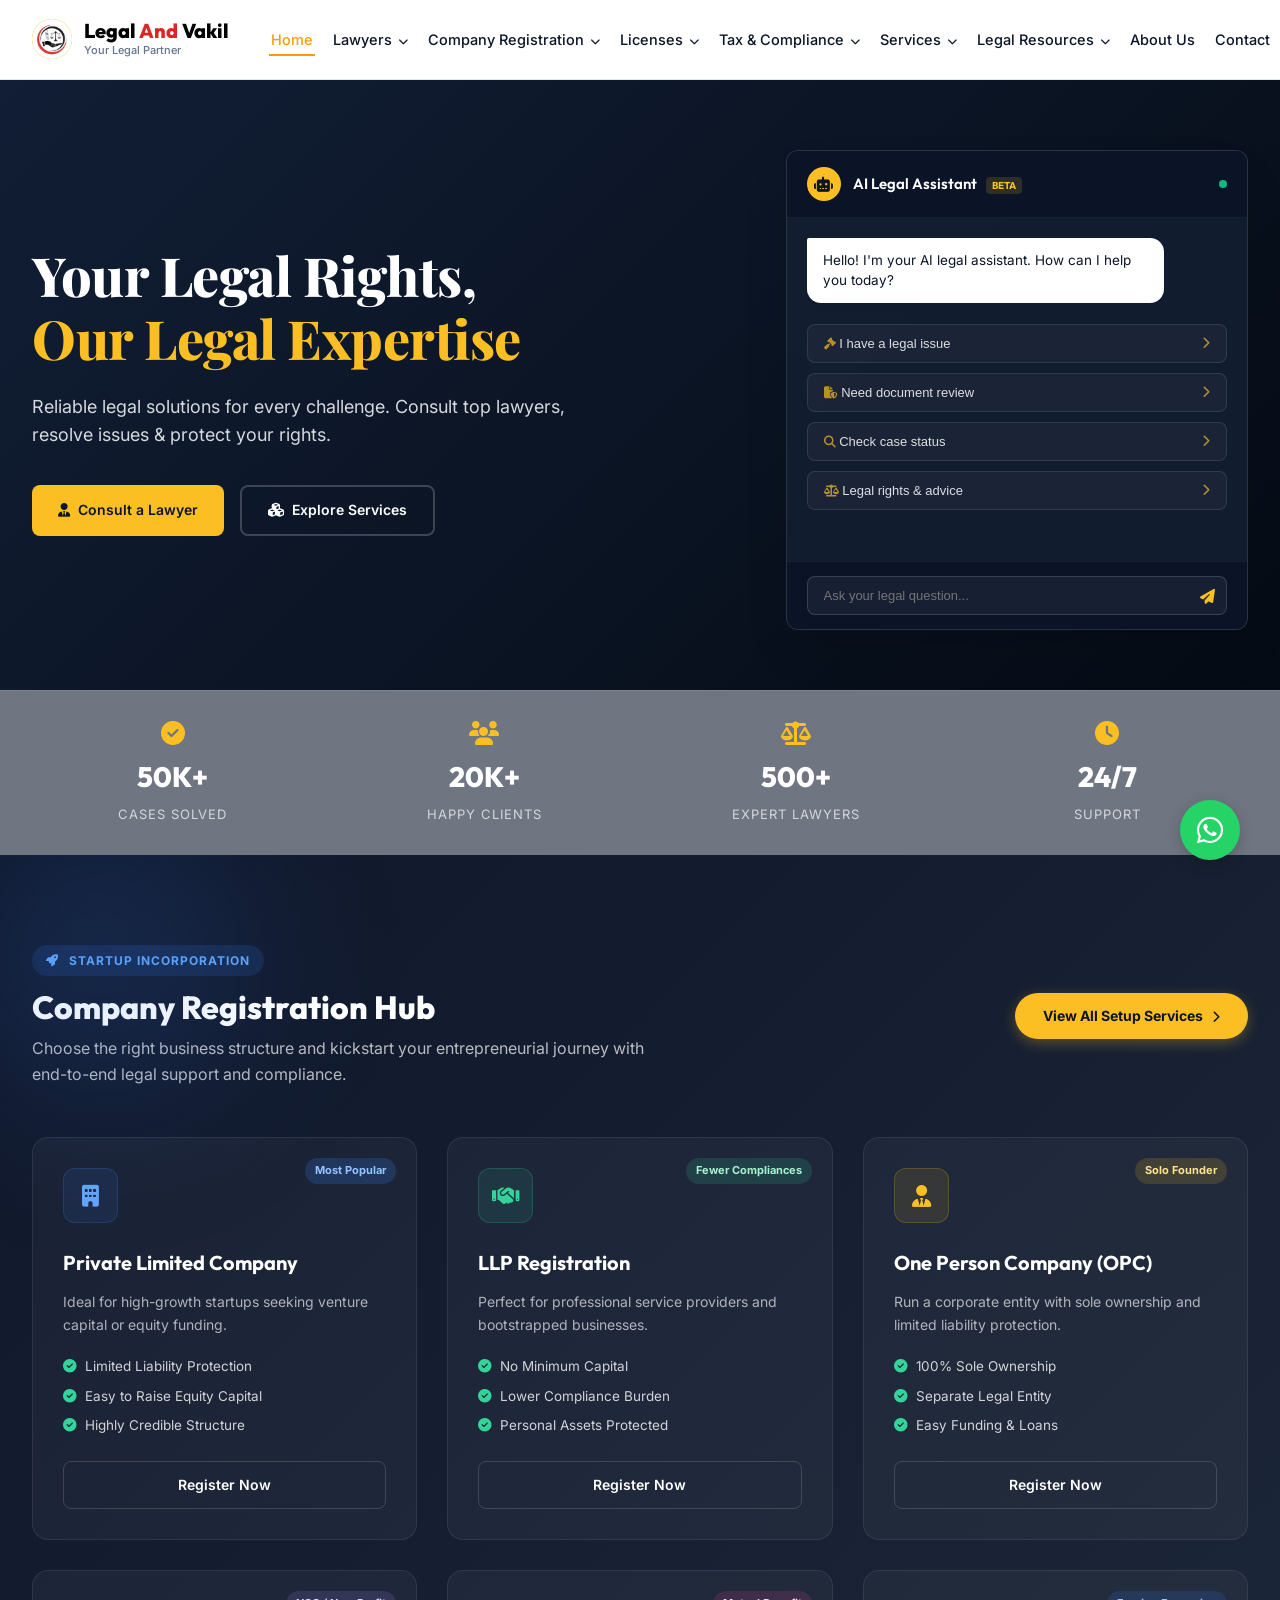
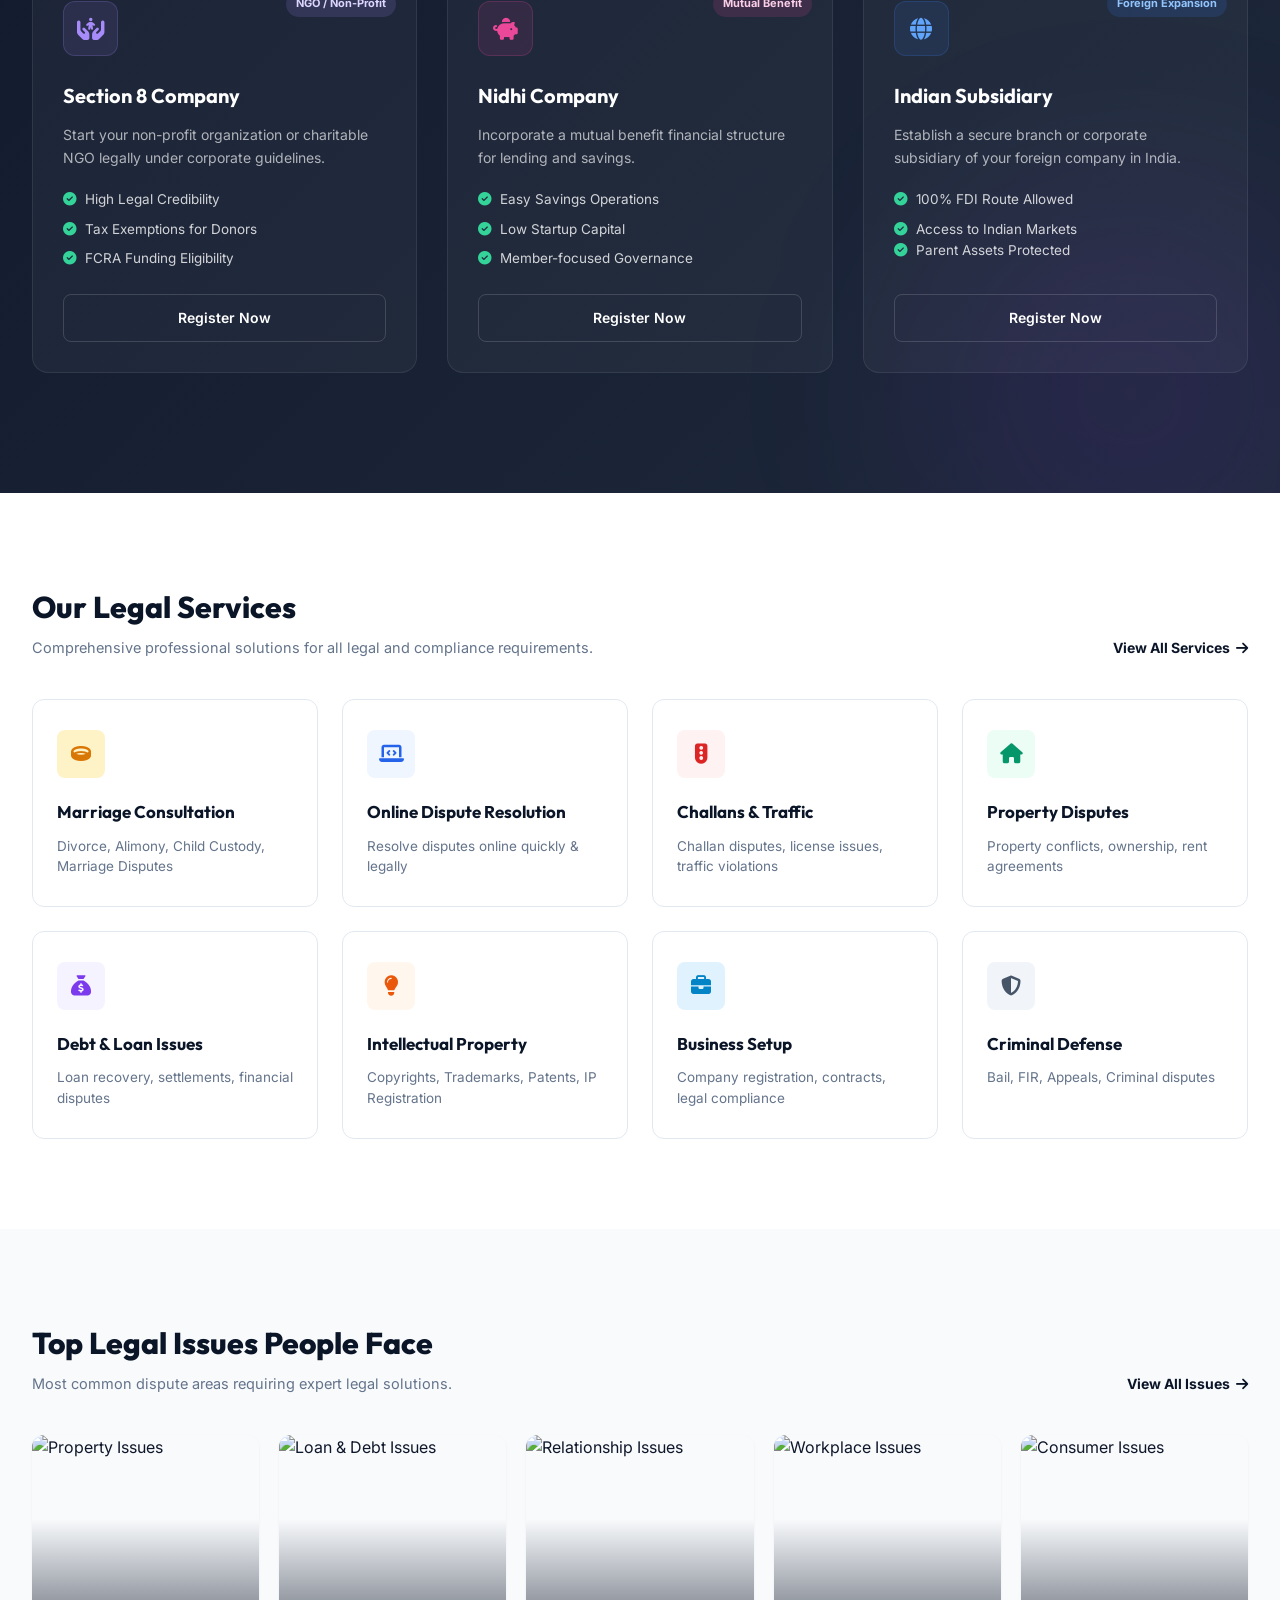
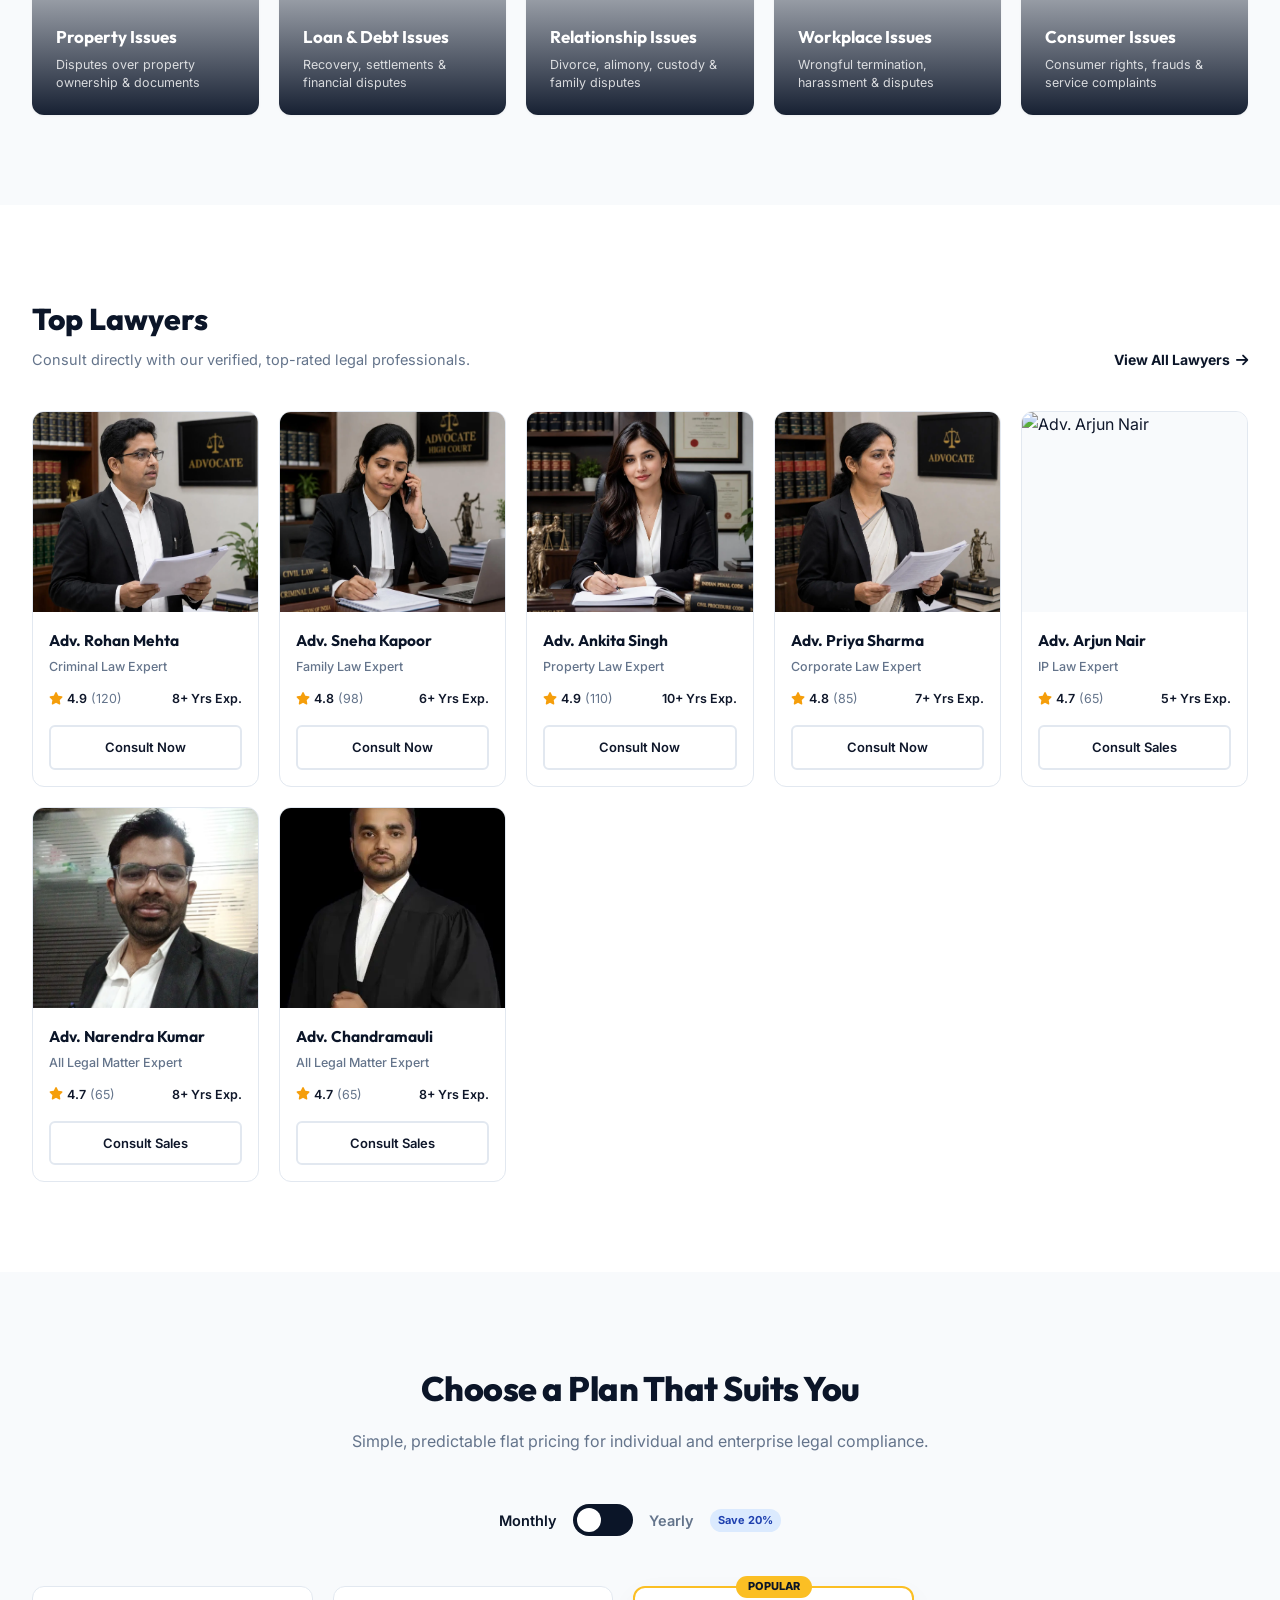
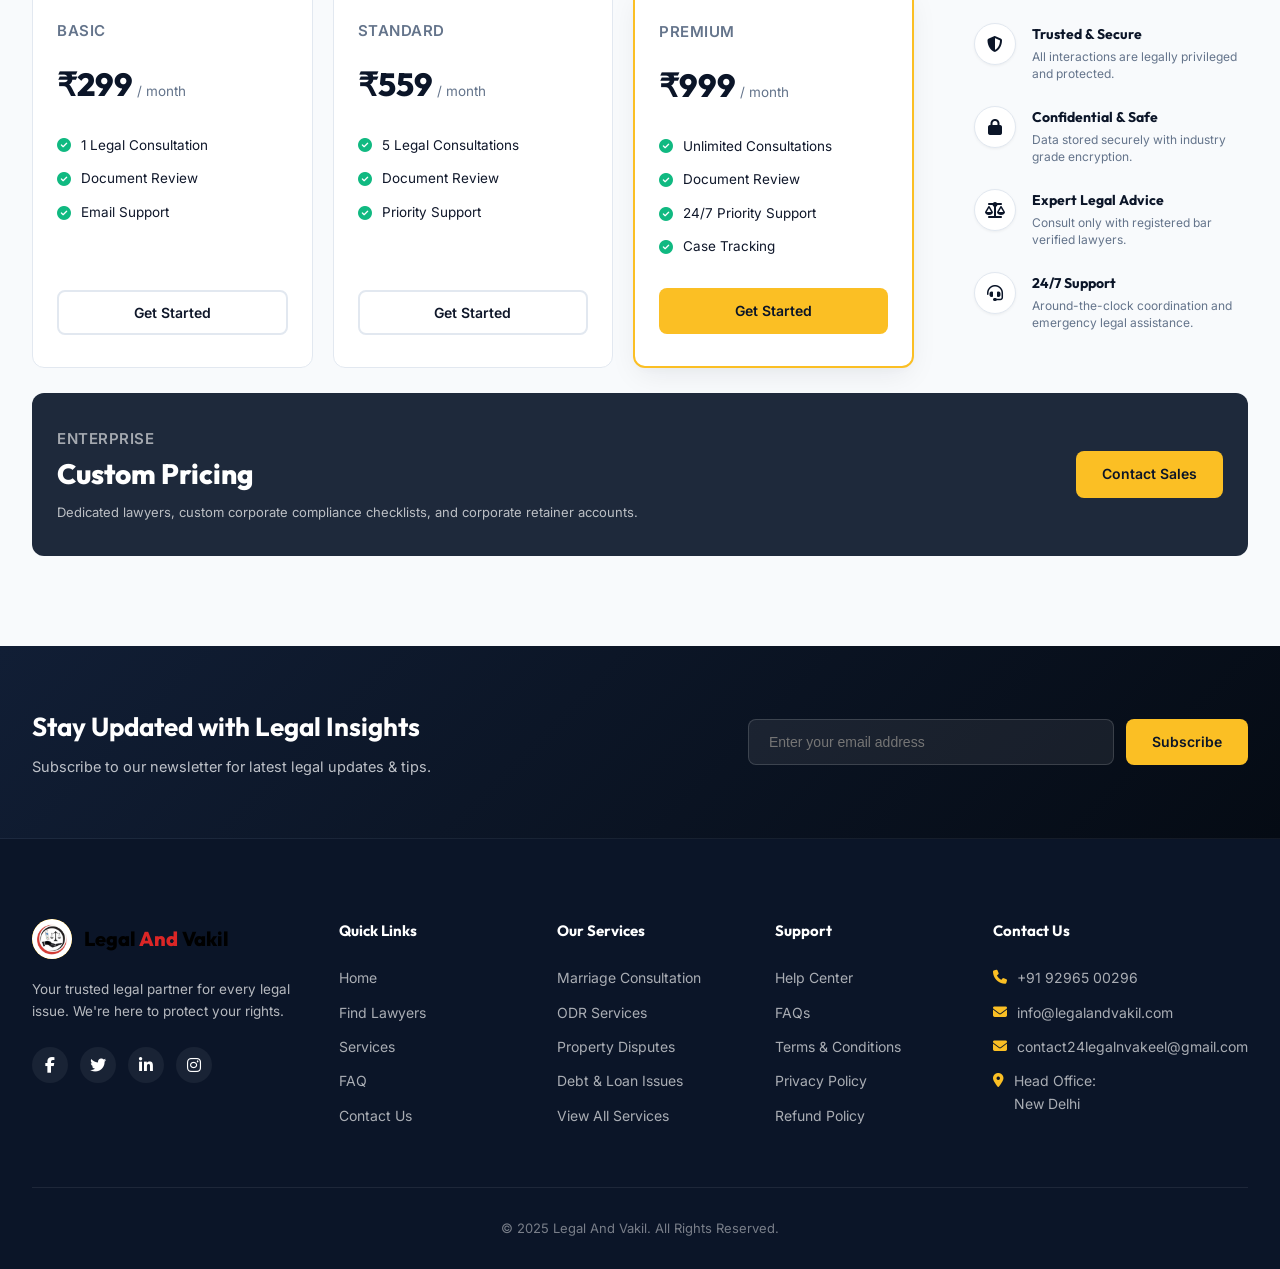
==== commit 9464f7fa: "Added all other pages" ====
--- a/index.html
+++ b/index.html
@@ -20,7 +20,7 @@
                         <img src="assets/logo.png" alt="Legal And Vakil Logo">
                     </div>
                     <div class="logo-text">
-                        <span class="logo-title">Legal And <span>Vakil</span></span>
+                        <span class="logo-title"><span class="logo-legal">Legal</span> <span class="logo-and">And</span> <span class="logo-vakil">Vakil</span></span>
                         <span class="logo-subtitle">Your Legal Partner</span>
                     </div>
                 </a>
@@ -74,31 +74,31 @@
                                 <div class="mega-column">
                                     <h4 class="mega-title"><i class="fas fa-briefcase"></i> Compliance</h4>
                                     <ul>
-                                        <li><a href="#">Director DIN e KYC Update</a></li>
-                                        <li><a href="#">Appointment of Director</a></li>
-                                        <li><a href="#">Removal of Director</a></li>
-                                        <li><a href="#">Pvt. Ltd. Winding up</a></li>
+                                        <li><a href="service-details.html?service=din-kyc">Director DIN e KYC Update</a></li>
+                                        <li><a href="service-details.html?service=appointment-director">Appointment of Director</a></li>
+                                        <li><a href="service-details.html?service=removal-director">Removal of Director</a></li>
+                                        <li><a href="service-details.html?service=pvt-ltd-winding-up">Pvt. Ltd. Winding up</a></li>
                                         <li><a href="#">LLP Winding Up</a></li>
-                                        <li><a href="#">Increase Authorized Capital</a></li>
-                                        <li><a href="#">Registered Office Change</a></li>
-                                        <li><a href="#">Change Company Name</a></li>
-                                        <li><a href="#">MOA Amendment of Pvt. Ltd.</a></li>
-                                        <li><a href="#">MOA Amendment of Public Limited</a></li>
-                                        <li><a href="#">MOA Amendment of Section 8</a></li>
-                                        <li><a href="#">Share Transfer</a></li>
-                                        <li><a href="#">JanSamarth Registration</a></li>
-                                        <li><a href="#">Credit Management Analysis</a></li>
+                                        <li><a href="service-details.html?service=increase-authorized-capital">Increase Authorized Capital</a></li>
+                                        <li><a href="service-details.html?service=registered-office-change">Registered Office Change</a></li>
+                                        <li><a href="service-details.html?service=change-company-name">Change Company Name</a></li>
+                                        <li><a href="service-details.html?service=moa-amendment-pvt">MOA Amendment of Pvt. Ltd.</a></li>
+                                        <li><a href="service-details.html?service=moa-amendment-public">MOA Amendment of Public Limited</a></li>
+                                        <li><a href="service-details.html?service=moa-amendment-sec8">MOA Amendment of Section 8</a></li>
+                                        <li><a href="service-details.html?service=share-transfer">Share Transfer</a></li>
+                                        <li><a href="service-details.html?service=jansamarth-registration">JanSamarth Registration</a></li>
+                                        <li><a href="service-details.html?service=credit-management-analysis">Credit Management Analysis</a></li>
                                     </ul>
                                 </div>
                                 <!-- Column 3: Conversions & Winding Up -->
                                 <div class="mega-column no-header">
                                     <ul>
-                                        <li><a href="#">OPC to PVT. Conversion</a></li>
-                                        <li><a href="#">PVT. to Public Ltd Conversion</a></li>
-                                        <li><a href="#">LLP to PVT Conversion</a></li>
-                                        <li><a href="#">Sec-8 Winding Up</a></li>
-                                        <li><a href="#">Nidhi Winding Up</a></li>
-                                        <li><a href="#">Indian Subsidiary Windup</a></li>
+                                        <li><a href="service-details.html?service=opc-to-pvt-ltd">OPC to PVT. Conversion</a></li>
+                                        <li><a href="service-details.html?service=pvt-to-public-ltd">PVT. to Public Ltd Conversion</a></li>
+                                        <li><a href="service-details.html?service=llp-to-pvt-ltd">LLP to PVT Conversion</a></li>
+                                        <li><a href="service-details.html?service=sec-8-winding-up">Sec-8 Winding Up</a></li>
+                                        <li><a href="service-details.html?service=nidhi-winding-up">Nidhi Winding Up</a></li>
+                                        <li><a href="service-details.html?service=subsidiary-winding-up">Indian Subsidiary Windup</a></li>
                                     </ul>
                                 </div>
                             </div>
@@ -107,14 +107,14 @@
                     <li class="dropdown">
                         <a href="#">Licenses <i class="fas fa-chevron-down" style="font-size: 10px; margin-left: 2px;"></i></a>
                         <ul class="dropdown-menu licenses-dropdown">
-                            <li><a href="#">FSSAI Registration</a></li>
-                            <li><a href="#">FSSAI Food Labeling Compliance</a></li>
-                            <li><a href="#">FSSAI Renewal</a></li>
-                            <li><a href="#">FSSAI Annual Return Filing</a></li>
-                            <li><a href="#">FSSAI Modification</a></li>
-                            <li><a href="#">BIS Certificate</a></li>
-                            <li><a href="#">Import Export Code</a></li>
-                            <li><a href="#">Import Export Code Modification</a></li>
+                            <li><a href="service-details.html?service=fssai-registration">FSSAI Registration</a></li>
+                            <li><a href="service-details.html?service=fssai-food-labeling">FSSAI Food Labeling Compliance</a></li>
+                            <li><a href="service-details.html?service=fssai-renewal">FSSAI Renewal</a></li>
+                            <li><a href="service-details.html?service=fssai-annual-return">FSSAI Annual Return Filing</a></li>
+                            <li><a href="service-details.html?service=fssai-modification">FSSAI Modification</a></li>
+                            <li><a href="service-details.html?service=bis-certificate">BIS Certificate</a></li>
+                            <li><a href="service-details.html?service=import-export-code">Import Export Code</a></li>
+                            <li><a href="service-details.html?service=import-export-modification">Import Export Code Modification</a></li>
                         </ul>
                     </li>
                     <li class="dropdown mega-dropdown">
@@ -125,37 +125,37 @@
                                 <div class="mega-column">
                                     <h4 class="mega-title"><i class="fas fa-chart-pie"></i> GST</h4>
                                     <ul>
-                                        <li><a href="#">GST Registration</a></li>
-                                        <li><a href="#">GST Return Filing</a></li>
-                                        <li><a href="#">GST Nil Return Filing</a></li>
-                                        <li><a href="#">GST Modification</a></li>
-                                        <li><a href="#">GSTR-9 Annual Filing</a></li>
-                                        <li><a href="#">GST LUT Filing</a></li>
-                                        <li><a href="#">GST E-Way Bill</a></li>
+                                        <li><a href="service-details.html?service=gst-registration">GST Registration</a></li>
+                                        <li><a href="service-details.html?service=gst-return-filing">GST Return Filing</a></li>
+                                        <li><a href="service-details.html?service=gst-nil-return-filing">GST Nil Return Filing</a></li>
+                                        <li><a href="service-details.html?service=gst-modification">GST Modification</a></li>
+                                        <li><a href="service-details.html?service=gstr-9-annual-filing">GSTR-9 Annual Filing</a></li>
+                                        <li><a href="service-details.html?service=gst-lut-filing">GST LUT Filing</a></li>
+                                        <li><a href="service-details.html?service=gst-eway-bill">GST E-Way Bill</a></li>
                                     </ul>
                                 </div>
                                 <!-- Column 2: Annual Compliances & Others -->
                                 <div class="mega-column">
                                     <h4 class="mega-title"><i class="fas fa-chart-pie"></i> Annual Compliances & Others</h4>
                                     <ul>
-                                        <li><a href="#">Annual Compliance & Filing</a></li>
-                                        <li><a href="#">Annual Compliance & Bookkeeping</a></li>
-                                        <li><a href="#">Tax Planning & Consultancy</a></li>
-                                        <li><a href="#">Tax & Compliance</a></li>
-                                        <li><a href="#">Online Bookkeeping</a></li>
-                                        <li><a href="#">12A-80G-CSR</a></li>
-                                        <li><a href="#">Project Report</a></li>
-                                        <li><a href="#">DPT-3 Filing</a></li>
-                                        <li><a href="#">NGO DARPAN Registration</a></li>
+                                        <li><a href="service-details.html?service=online-annual-compliance-filing">Annual Compliance & Filing</a></li>
+                                        <li><a href="service-details.html?service=annual-compliance-bookkeeping">Annual Compliance & Bookkeeping</a></li>
+                                        <li><a href="service-details.html?service=online-tax-planning-consultancy">Tax Planning & Consultancy</a></li>
+                                        <li><a href="service-details.html?service=tax-compliance-guide">Tax & Compliance</a></li>
+                                        <li><a href="service-details.html?service=online-bookkeeping-service">Online Bookkeeping</a></li>
+                                        <li><a href="service-details.html?service=section-8-company-compliance-filing">12A-80G-CSR</a></li>
+                                        <li><a href="service-details.html?service=project-report-preparation">Project Report</a></li>
+                                        <li><a href="service-details.html?service=online-filing-dpt-3">DPT-3 Filing</a></li>
+                                        <li><a href="service-details.html?service=ngo-darpan-registration">NGO DARPAN Registration</a></li>
                                     </ul>
                                 </div>
                                 <!-- Column 3: Payroll Compliance -->
                                 <div class="mega-column">
                                     <h4 class="mega-title"><i class="fas fa-chart-pie"></i> Payroll Compliance</h4>
                                     <ul>
-                                        <li><a href="#">PF-ESIC Registration</a></li>
-                                        <li><a href="#">PF-ESIC Return Filing</a></li>
-                                        <li><a href="#">ESIC Registration</a></li>
+                                        <li><a href="service-details.html?service=pf-esic-registration">PF-ESIC Registration</a></li>
+                                        <li><a href="service-details.html?service=esic-return-filing">PF-ESIC Return Filing</a></li>
+                                        <li><a href="service-details.html?service=esic-registration">ESIC Registration</a></li>
                                     </ul>
                                 </div>
                             </div>
@@ -187,6 +187,9 @@
                     </li>
                     <li><a href="about.html">About Us</a></li>
                     <li><a href="contact.html">Contact</a></li>
+                    <li class="mobile-action-item"><a href="search.html"><i class="fas fa-magnifying-glass" style="margin-right: 6px;"></i> Search</a></li>
+                    <li class="mobile-action-item"><a href="login.html"><i class="fas fa-sign-in-alt" style="margin-right: 6px;"></i> Login</a></li>
+                    <li class="mobile-action-item"><a href="signup.html"><i class="fas fa-user-plus" style="margin-right: 6px;"></i> Sign Up</a></li>
                 </ul>
 
                 <div class="nav-actions">
@@ -878,7 +881,7 @@
                             <img src="assets/logo.png" alt="Legal And Vakil Logo">
                         </div>
                         <div class="logo-text">
-                            <span class="logo-title">Legal And <span>Vakil</span></span>
+                            <span class="logo-title"><span class="logo-legal">Legal</span> <span class="logo-and">And</span> <span class="logo-vakil">Vakil</span></span>
                         </div>
                     </a>
                     <p style="font-size: 13.5px; margin-bottom: 25px;">Your trusted legal partner for every legal issue. We're here to protect your rights.</p>
--- a/style.css
+++ b/style.css
@@ -265,12 +265,19 @@
     font-family: 'Outfit', sans-serif;
     font-size: 20px;
     font-weight: 800;
-    color: var(--primary);
     line-height: 1.1;
 }
 
-.logo-title span {
-    color: var(--secondary-hover);
+.logo-legal {
+    color: #000000 !important;
+}
+
+.logo-and {
+    color: #dc2626 !important;
+}
+
+.logo-vakil {
+    color: #000000 !important;
 }
 
 .logo-subtitle {
@@ -455,6 +462,10 @@
 .dropdown:hover .dropdown-menu.licenses-dropdown {
     display: grid !important;
     grid-template-columns: repeat(2, 1fr) !important;
+}
+
+.mobile-action-item {
+    display: none !important;
 }
 
 .nav-actions {
@@ -2913,15 +2924,16 @@
         gap: 0 !important;
     }
     
-    /* Show Login and SignUp, hide or keep search icon compact */
-    .nav-actions {
-        gap: 10px !important;
-    }
-    
-    .nav-actions .btn {
-        padding: 6px 12px !important;
-        font-size: 13px !important;
-    }
-}
-
-
+    /* Hide main action links and show them only in the mobile drawer */
+    .nav-actions a {
+        display: none !important;
+    }
+    
+    .mobile-action-item {
+        display: block !important;
+        border-top: 1px solid rgba(0, 0, 0, 0.05) !important;
+        background-color: #f8fafc !important;
+    }
+}
+
+
